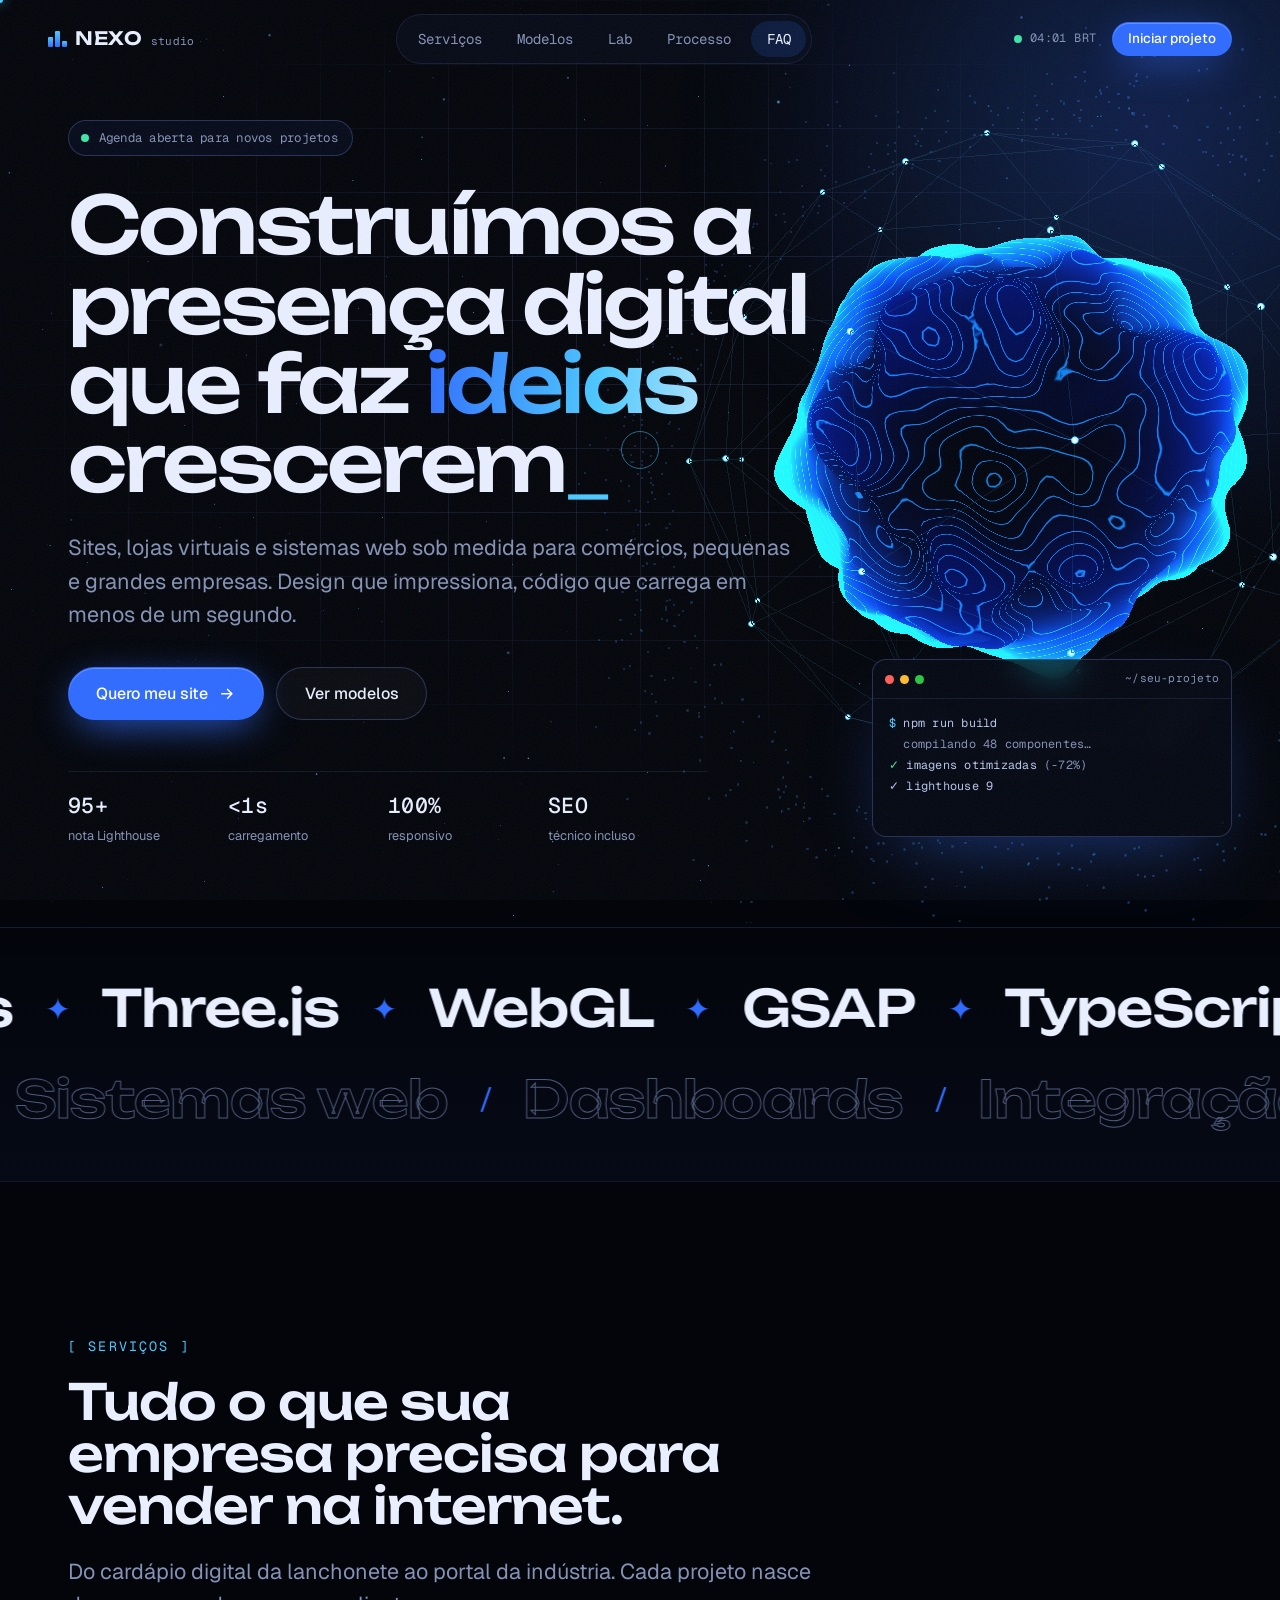
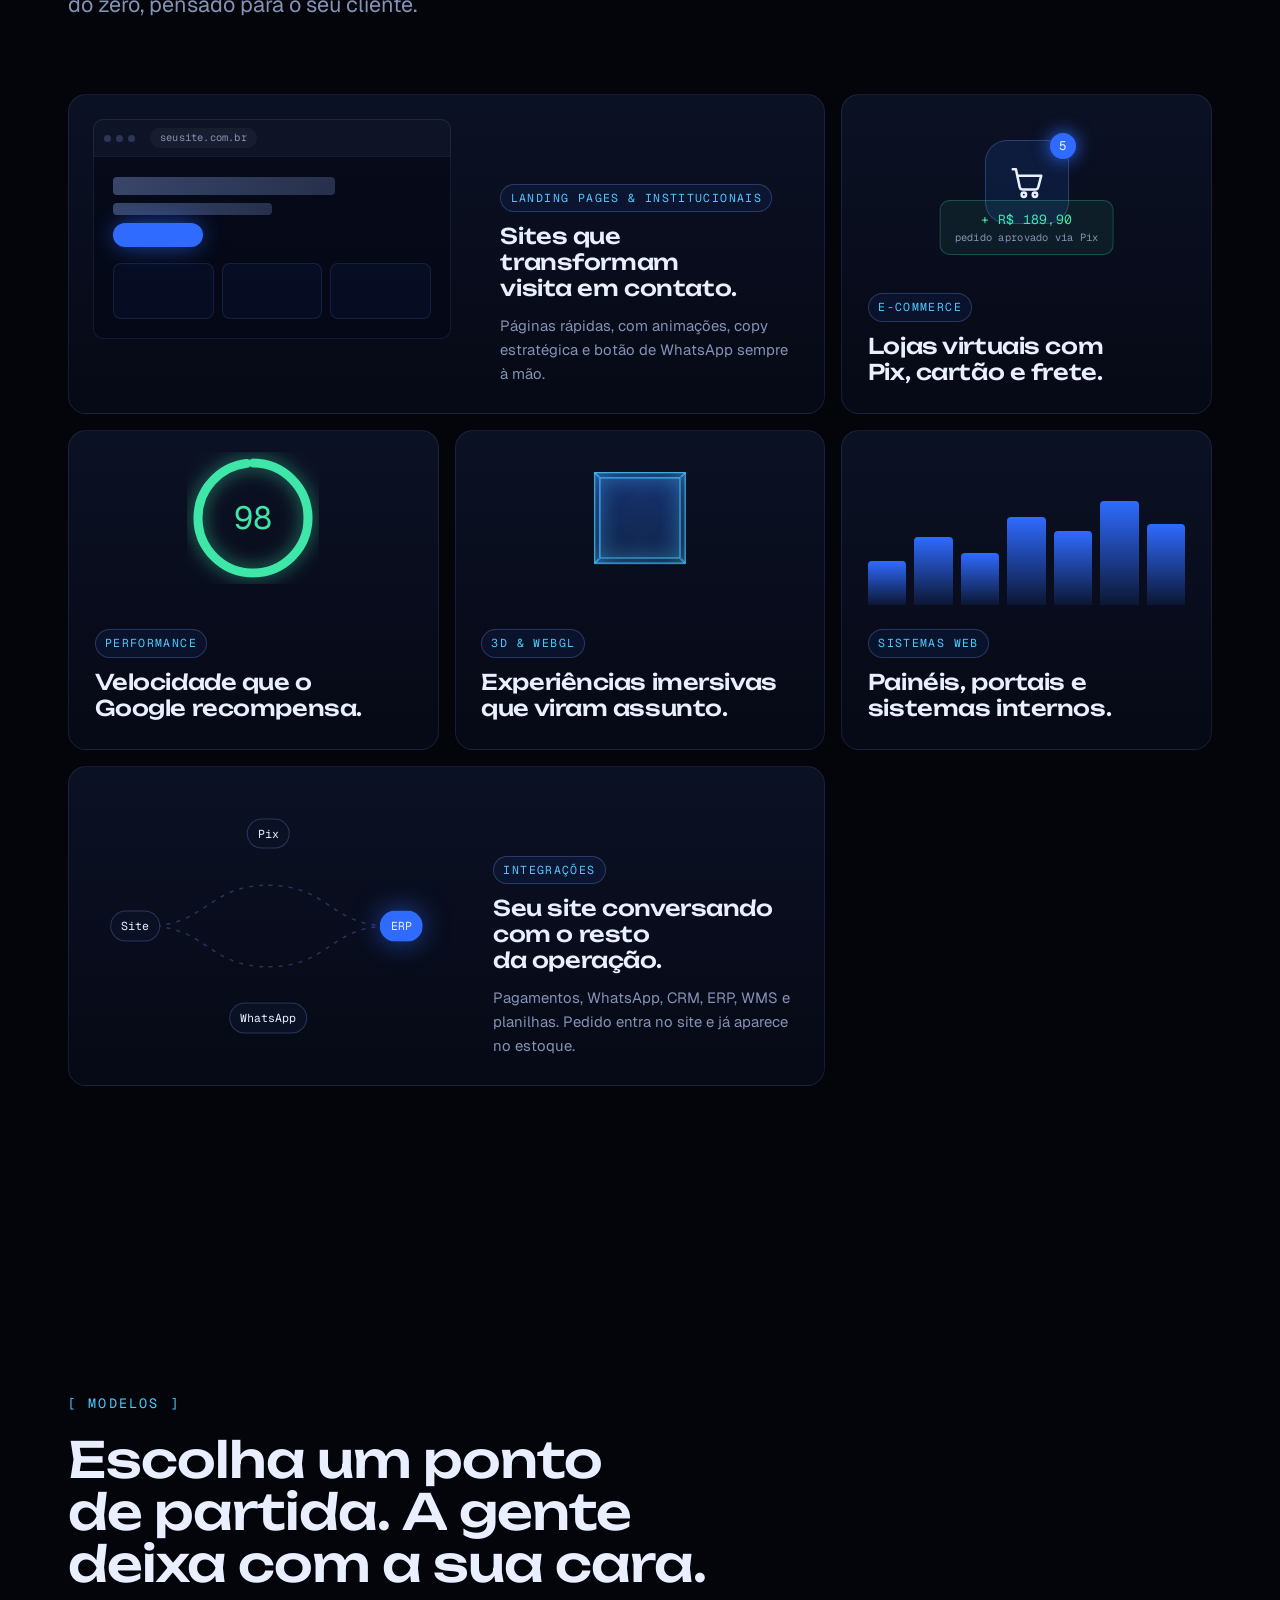
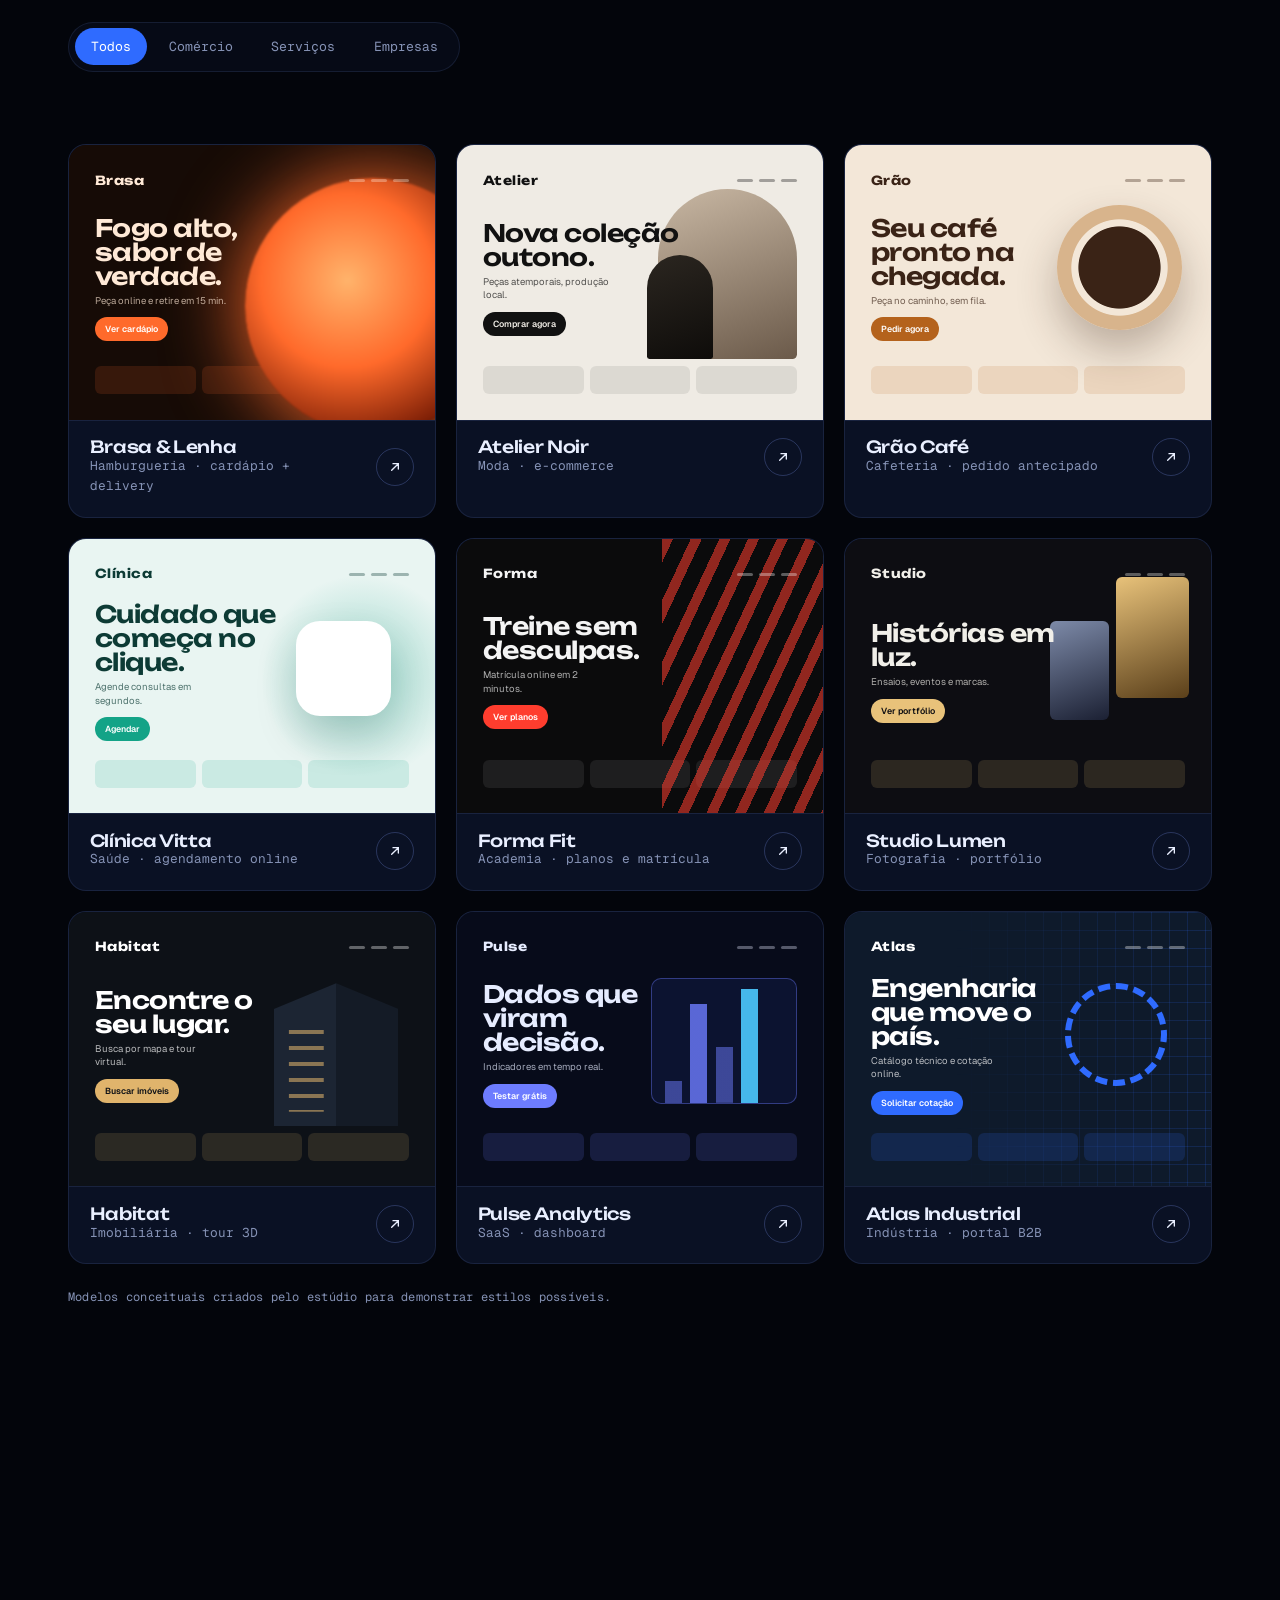
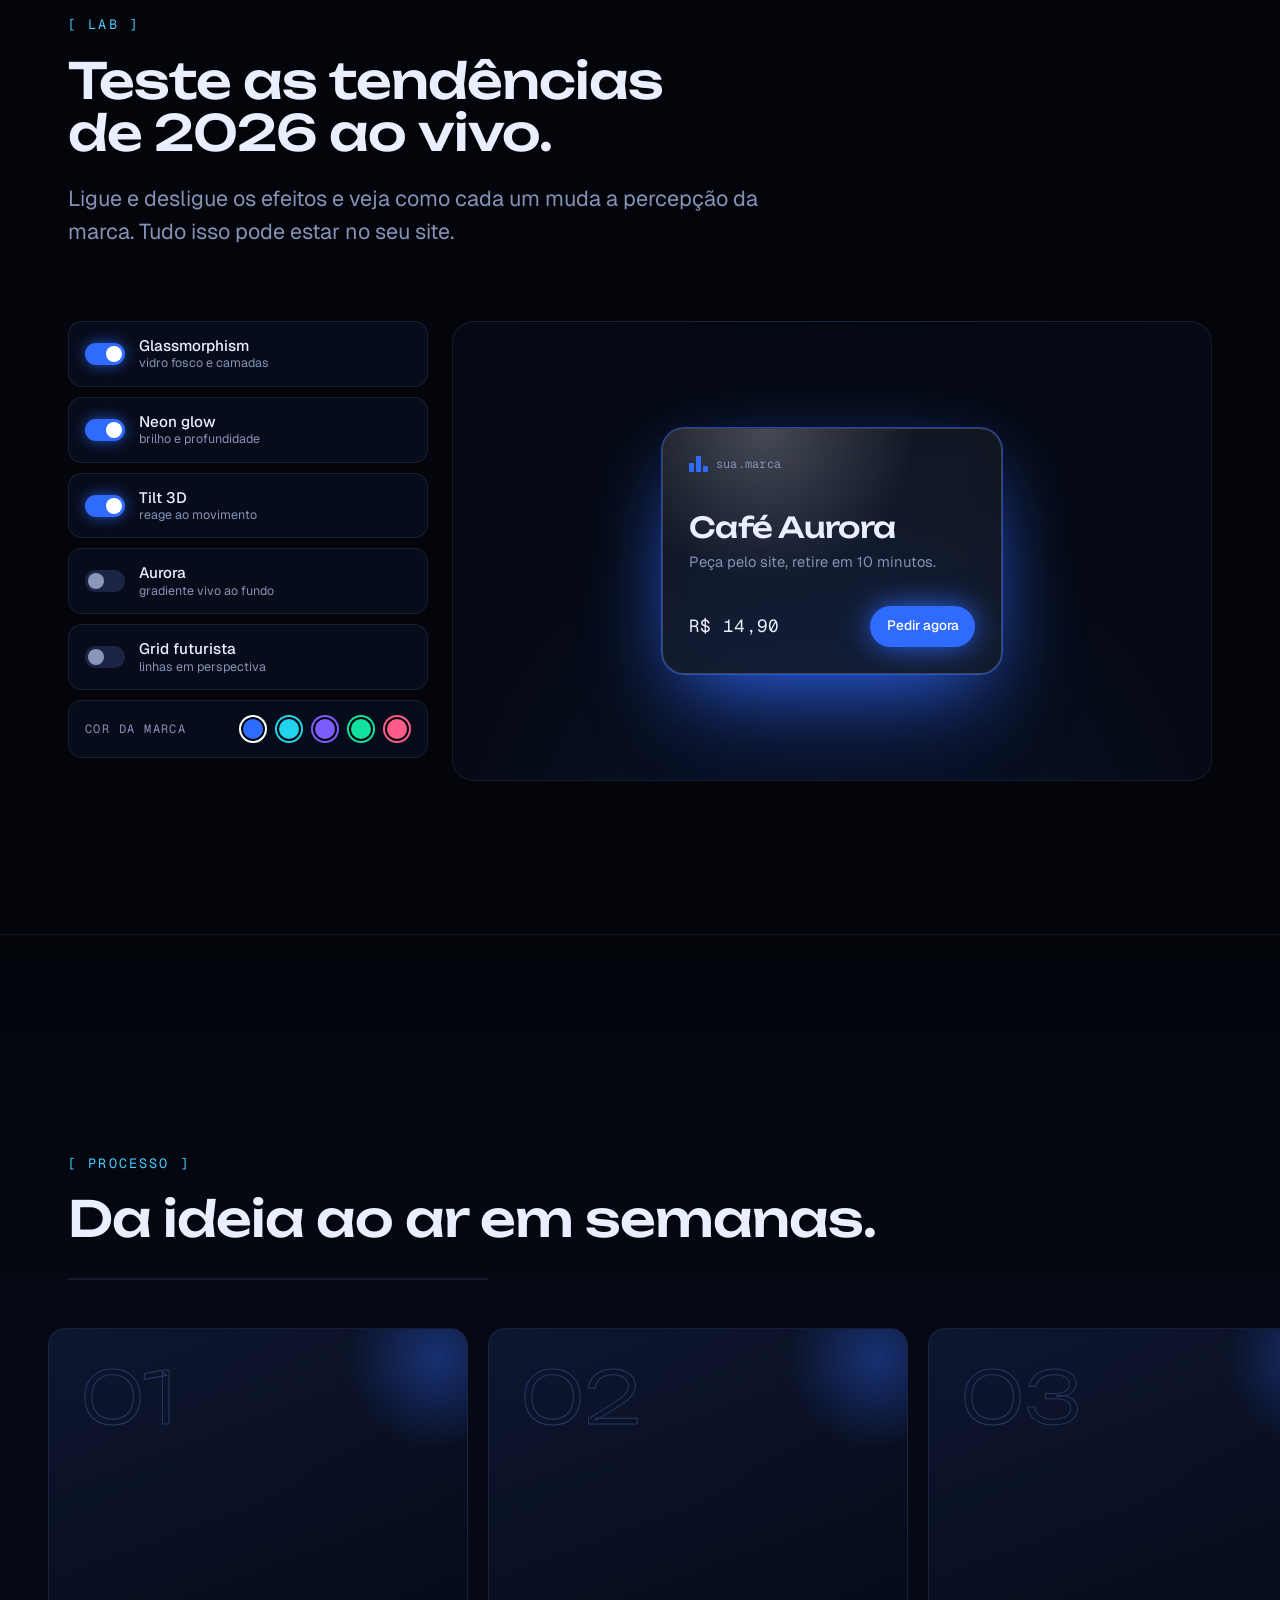
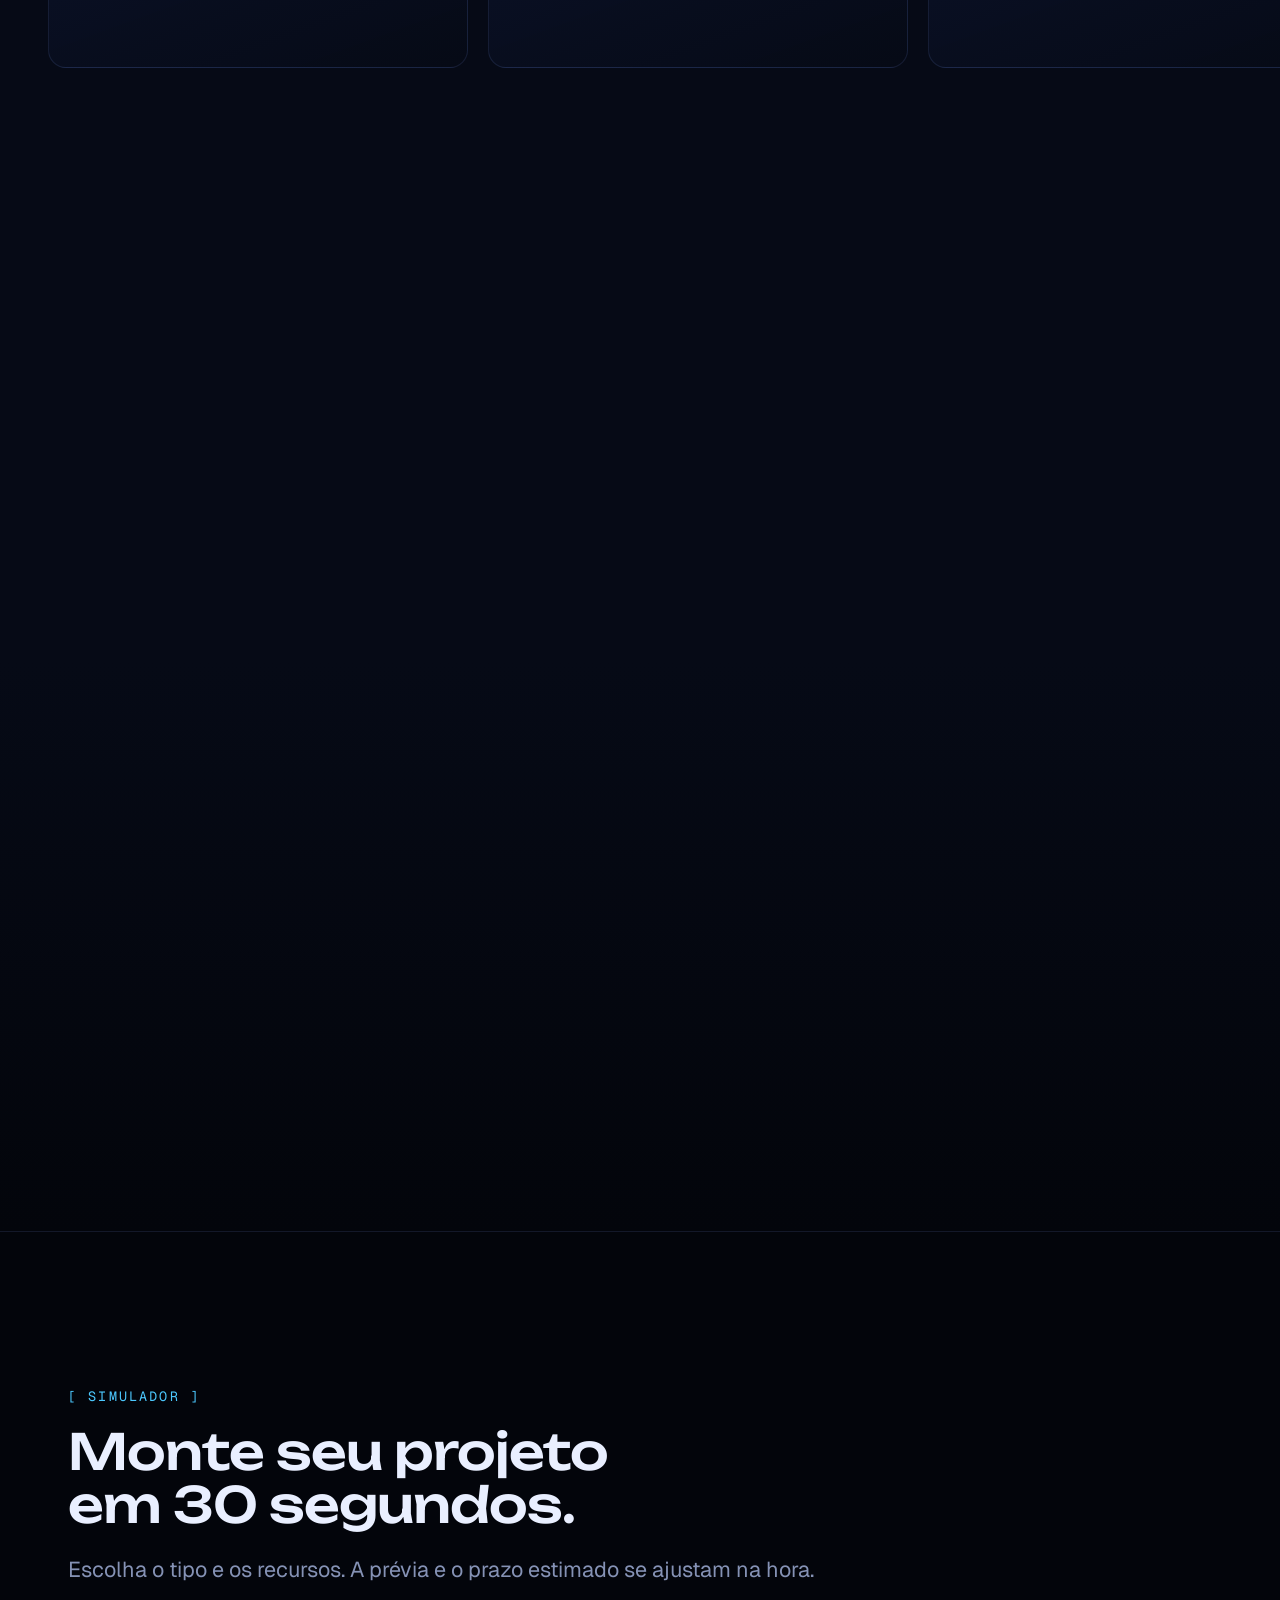
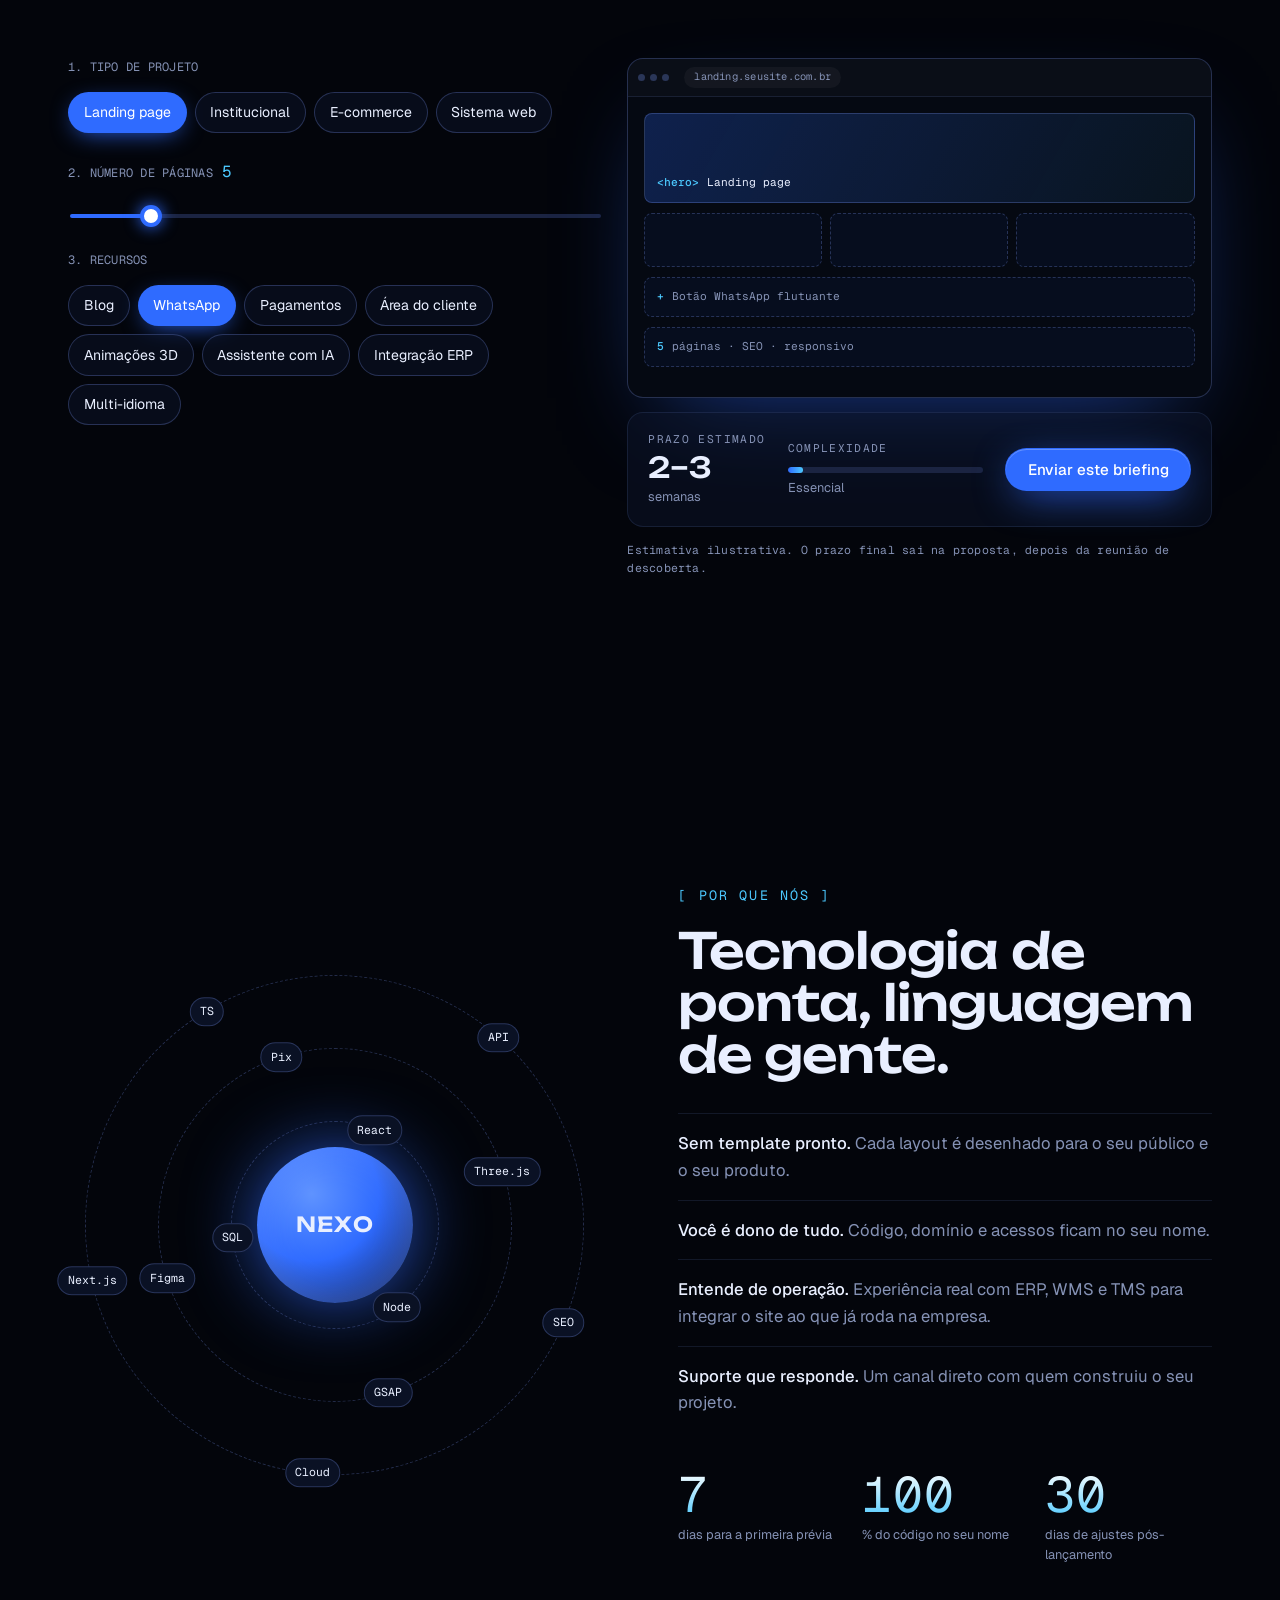
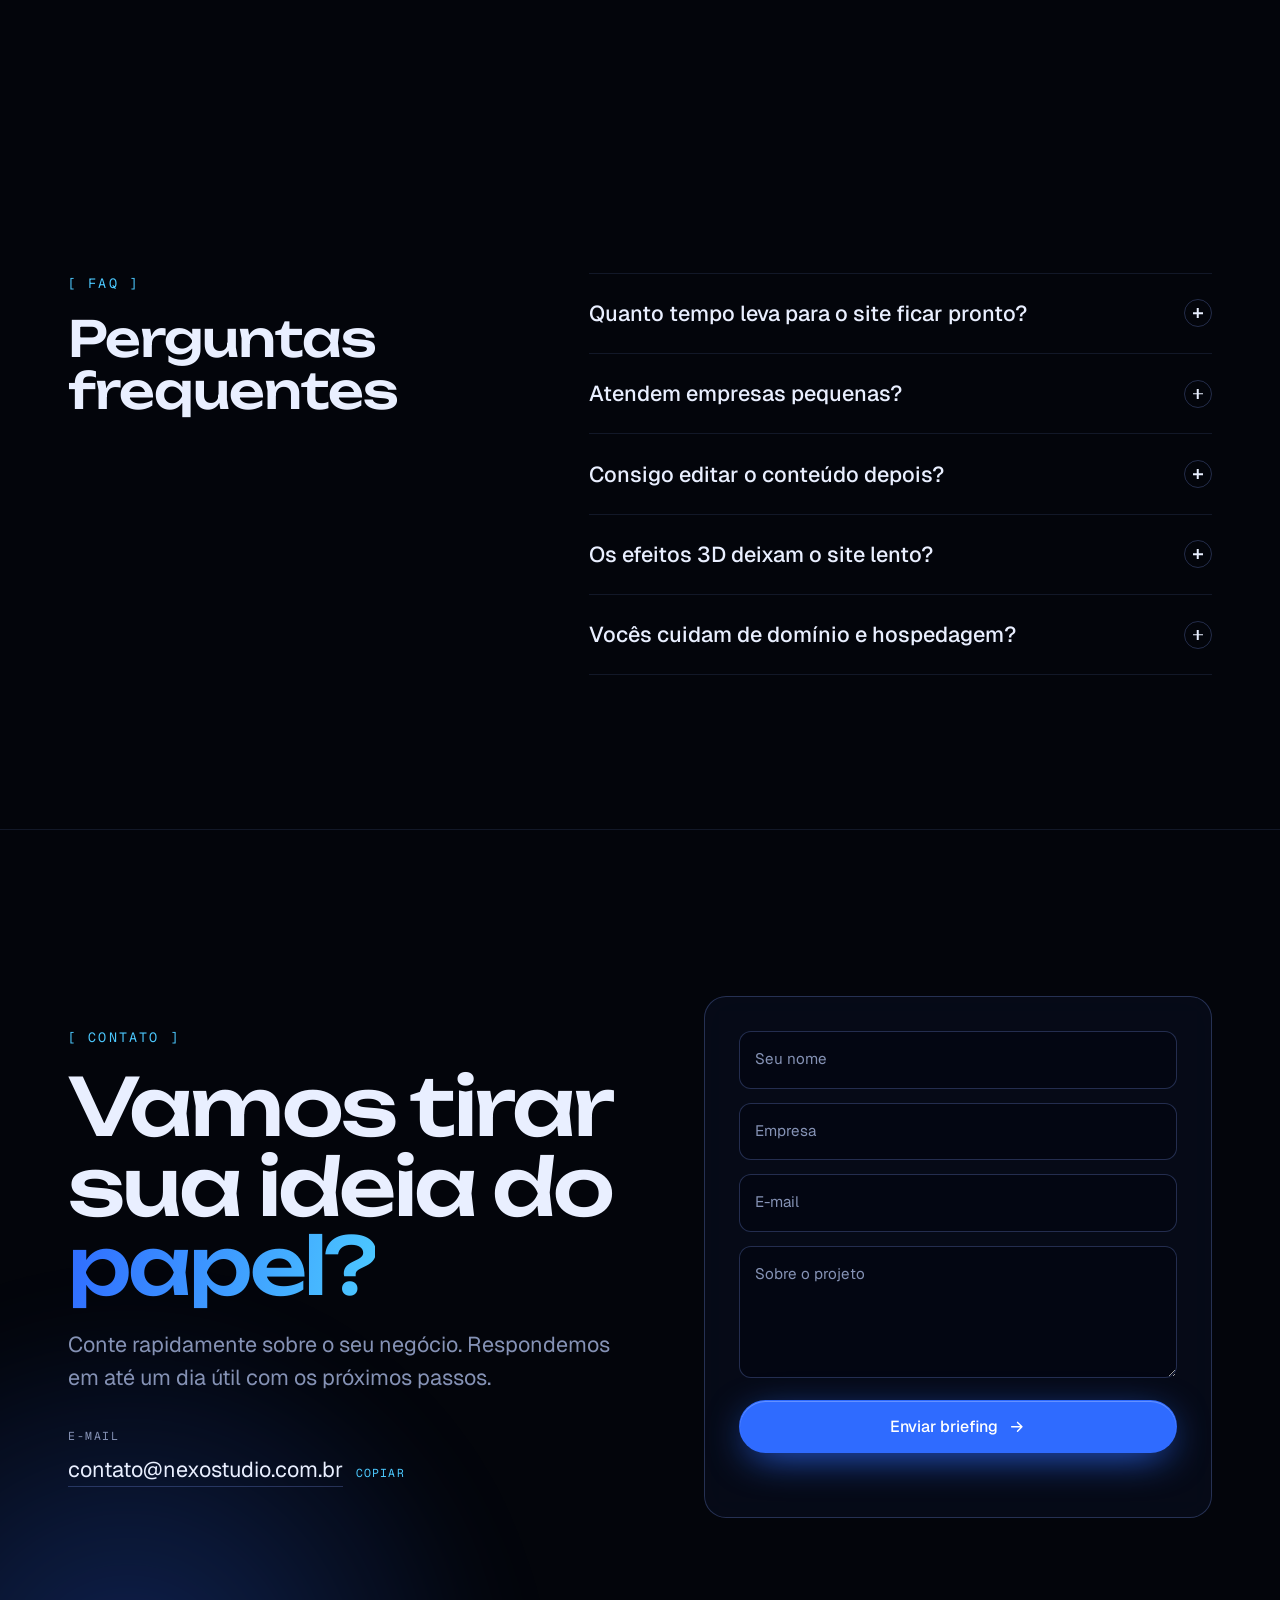
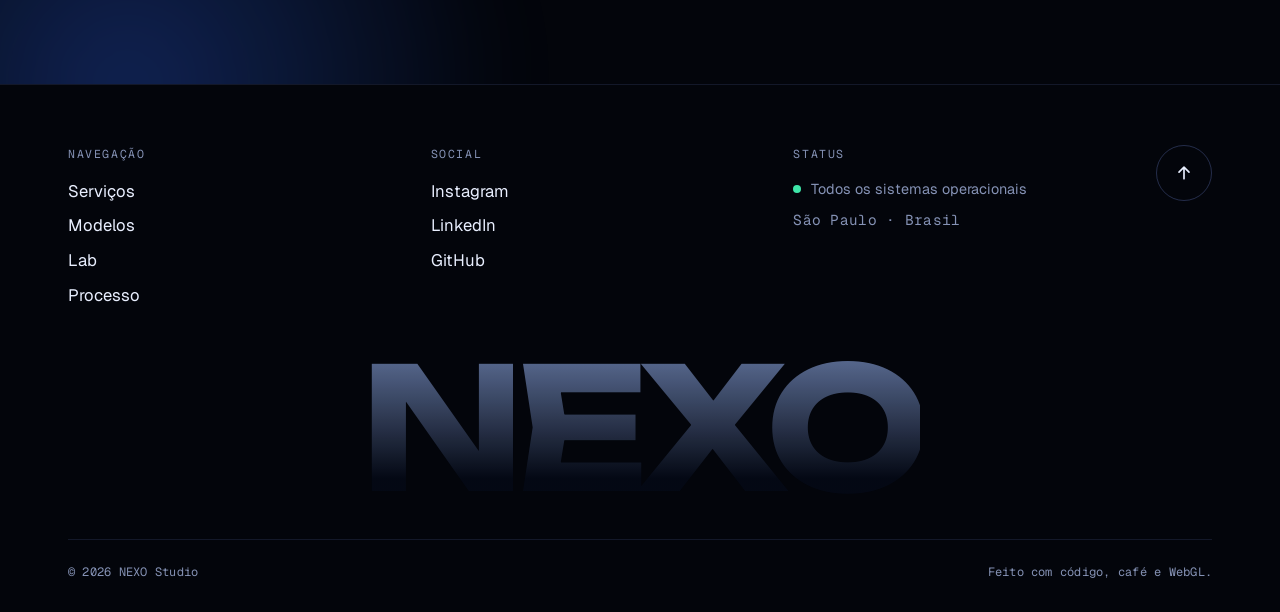
==== site/index.html @ cc0f7b18 "feat: primeira versão da landing page do estúdio Página estática em site/ com hero 3D (Three.js + sh" ====
<!doctype html>
<html lang="pt-BR">
<head>
<meta charset="utf-8">
<meta name="viewport" content="width=device-width, initial-scale=1, viewport-fit=cover">
<title>NEXO Studio</title>
<meta name="description" content="Sites, e-commerces e sistemas web de alta performance para comércios e empresas de todos os tamanhos.">
<meta name="theme-color" content="#03050b">
<link rel="preconnect" href="https://fonts.googleapis.com">
<link rel="preconnect" href="https://fonts.gstatic.com" crossorigin>
<link rel="stylesheet" href="https://fonts.googleapis.com/css2?family=Unbounded:wght@300;400;500;600;700&family=Geist:wght@300;400;500;600&family=Geist+Mono:wght@400;500&display=swap">
<link rel="stylesheet" href="assets/css/style.css">
</head>
<body>

<!-- ============ PRELOADER ============ -->
<div class="preloader" id="preloader" aria-hidden="true">
  <div class="preloader__inner">
    <div class="preloader__log mono" id="preloaderLog">
      <span>&gt; carregando módulos</span>
    </div>
    <div class="preloader__count"><span id="preloaderCount">0</span><small>%</small></div>
    <div class="preloader__bar"><i id="preloaderBar"></i></div>
  </div>
</div>

<!-- ============ OVERLAYS ============ -->
<div class="grain" aria-hidden="true"></div>
<div class="cursor" aria-hidden="true"><div class="cursor__dot"></div><div class="cursor__ring"><span class="cursor__label"></span></div></div>
<div class="scroll-progress" aria-hidden="true"><i></i></div>

<!-- ============ NAV ============ -->
<header class="nav" id="nav">
  <a href="#top" class="nav__logo" aria-label="Voltar ao início">
    <span class="logo-mark" aria-hidden="true"><i></i><i></i><i></i></span>
    <span class="brand-name">NEXO</span><span class="nav__logo-sub mono">studio</span>
  </a>
  <nav class="nav__links" aria-label="Principal">
    <a href="#servicos" data-scramble>Serviços</a>
    <a href="#modelos" data-scramble>Modelos</a>
    <a href="#lab" data-scramble>Lab</a>
    <a href="#processo" data-scramble>Processo</a>
    <a href="#faq" data-scramble>FAQ</a>
  </nav>
  <div class="nav__right">
    <span class="nav__status mono"><i class="pulse"></i><span id="clock">--:--</span> BRT</span>
    <a href="#contato" class="btn btn--small btn--primary magnetic"><span>Iniciar projeto</span></a>
    <button class="nav__burger" id="burger" aria-label="Abrir menu" aria-expanded="false"><span></span><span></span></button>
  </div>
</header>

<div class="mobile-menu" id="mobileMenu" aria-hidden="true">
  <nav aria-label="Menu mobile">
    <a href="#servicos"><small class="mono">01</small>Serviços</a>
    <a href="#modelos"><small class="mono">02</small>Modelos</a>
    <a href="#lab"><small class="mono">03</small>Lab</a>
    <a href="#processo"><small class="mono">04</small>Processo</a>
    <a href="#faq"><small class="mono">05</small>FAQ</a>
    <a href="#contato"><small class="mono">06</small>Contato</a>
  </nav>
</div>

<main id="top">

<!-- ============ HERO ============ -->
<section class="hero" id="hero">
  <canvas class="hero__canvas" id="heroCanvas" aria-hidden="true"></canvas>
  <div class="hero__grid" aria-hidden="true"></div>
  <div class="hero__glow" aria-hidden="true"></div>

  <div class="hero__content wrap">
    <div class="badge reveal-hero">
      <i class="pulse"></i>
      <span class="mono">Agenda aberta para novos projetos</span>
    </div>

    <h1 class="hero__title">
      <span class="line"><span class="line__in">Construímos a</span></span>
      <span class="line"><span class="line__in">presença digital</span></span>
      <span class="line"><span class="line__in">que faz <em class="hero__word" id="heroWord">negócios</em></span></span>
      <span class="line"><span class="line__in">crescerem<span class="caret">_</span></span></span>
    </h1>

    <p class="hero__lead reveal-hero">
      Sites, lojas virtuais e sistemas web sob medida para comércios, pequenas e grandes empresas.
      Design que impressiona, código que carrega em menos de um segundo.
    </p>

    <div class="hero__actions reveal-hero">
      <a href="#contato" class="btn btn--primary btn--lg magnetic" data-cursor="Vamos?">
        <span>Quero meu site</span>
        <svg viewBox="0 0 24 24" aria-hidden="true"><path d="M5 12h14M13 6l6 6-6 6"/></svg>
      </a>
      <a href="#modelos" class="btn btn--ghost btn--lg magnetic" data-cursor="Ver">
        <span>Ver modelos</span>
      </a>
    </div>

    <ul class="hero__metrics reveal-hero" aria-label="Compromissos de qualidade">
      <li><strong class="mono">95+</strong><span>nota Lighthouse</span></li>
      <li><strong class="mono">&lt;1s</strong><span>carregamento</span></li>
      <li><strong class="mono">100%</strong><span>responsivo</span></li>
      <li><strong class="mono">SEO</strong><span>técnico incluso</span></li>
    </ul>
  </div>

  <aside class="terminal reveal-hero" aria-label="Exemplo de deploy">
    <div class="terminal__bar"><i></i><i></i><i></i><span class="mono">~/seu-projeto</span></div>
    <pre class="terminal__body mono" id="terminal"></pre>
  </aside>

  <a href="#marquee" class="scroll-hint mono" aria-label="Rolar para baixo">
    <span>role</span><i></i>
  </a>
</section>

<!-- ============ MARQUEE ============ -->
<section class="marquee" id="marquee" aria-label="Tecnologias que usamos">
  <div class="marquee__row" data-dir="-1">
    <div class="marquee__track">
      <span>React</span><b>✦</b><span>Next.js</span><b>✦</b><span>Three.js</span><b>✦</b><span>WebGL</span><b>✦</b><span>GSAP</span><b>✦</b><span>TypeScript</span><b>✦</b><span>Tailwind</span><b>✦</b><span>Node.js</span><b>✦</b><span>Vercel</span><b>✦</b>
    </div>
  </div>
  <div class="marquee__row marquee__row--outline" data-dir="1">
    <div class="marquee__track">
      <span>E-commerce</span><b>/</b><span>Landing pages</span><b>/</b><span>Sistemas web</span><b>/</b><span>Dashboards</span><b>/</b><span>Integração Pix</span><b>/</b><span>WhatsApp API</span><b>/</b><span>SEO</span><b>/</b><span>ERP</span><b>/</b>
    </div>
  </div>
</section>

<!-- ============ SERVIÇOS (BENTO) ============ -->
<section class="section services" id="servicos">
  <div class="wrap">
    <header class="section__head">
      <p class="eyebrow mono"><span>[ serviços ]</span></p>
      <h2 class="section__title split">Tudo o que sua empresa precisa para vender na internet.</h2>
      <p class="section__lead">Do cardápio digital da lanchonete ao portal da indústria. Cada projeto nasce do zero, pensado para o seu cliente.</p>
    </header>

    <div class="bento">
      <article class="card bento__item bento__item--wide spot tilt">
        <div class="card__visual visual-browser" aria-hidden="true">
          <div class="vb__bar"><i></i><i></i><i></i><span class="mono">seusite.com.br</span></div>
          <div class="vb__body">
            <div class="vb__hero"><b></b><b></b><b class="vb__cta"></b></div>
            <div class="vb__cards"><i></i><i></i><i></i></div>
          </div>
        </div>
        <div class="card__text">
          <span class="tag mono">Landing pages &amp; institucionais</span>
          <h3>Sites que transformam visita em contato.</h3>
          <p>Páginas rápidas, com animações, copy estratégica e botão de WhatsApp sempre à mão.</p>
        </div>
      </article>

      <article class="card bento__item spot tilt">
        <div class="card__visual visual-cart" aria-hidden="true">
          <div class="cart__icon">
            <svg viewBox="0 0 24 24"><path d="M3 4h2l2.4 11.2a2 2 0 0 0 2 1.6h7.7a2 2 0 0 0 2-1.5L21 8H6"/><circle cx="10" cy="20" r="1.4"/><circle cx="17" cy="20" r="1.4"/></svg>
            <span class="cart__badge mono" id="cartBadge">3</span>
          </div>
          <div class="cart__toast mono">+ R$ 189,90 <small>pedido aprovado via Pix</small></div>
        </div>
        <div class="card__text">
          <span class="tag mono">E-commerce</span>
          <h3>Lojas virtuais com Pix, cartão e frete.</h3>
        </div>
      </article>

      <article class="card bento__item spot tilt">
        <div class="card__visual visual-gauge" aria-hidden="true">
          <svg viewBox="0 0 120 120"><circle class="g__track" cx="60" cy="60" r="50"/><circle class="g__fill" cx="60" cy="60" r="50"/></svg>
          <span class="g__value mono" data-count="98">0</span>
        </div>
        <div class="card__text">
          <span class="tag mono">Performance</span>
          <h3>Velocidade que o Google recompensa.</h3>
        </div>
      </article>

      <article class="card bento__item spot tilt">
        <div class="card__visual visual-cube" aria-hidden="true">
          <div class="cube"><i></i><i></i><i></i><i></i><i></i><i></i></div>
        </div>
        <div class="card__text">
          <span class="tag mono">3D &amp; WebGL</span>
          <h3>Experiências imersivas que viram assunto.</h3>
        </div>
      </article>

      <article class="card bento__item spot tilt">
        <div class="card__visual visual-dash" aria-hidden="true">
          <div class="dash__bars"><i style="--h:40%"></i><i style="--h:62%"></i><i style="--h:48%"></i><i style="--h:80%"></i><i style="--h:68%"></i><i style="--h:95%"></i><i style="--h:74%"></i></div>
          <div class="dash__line"><svg viewBox="0 0 200 60" preserveAspectRatio="none"><path d="M0 50 L30 42 L60 46 L90 28 L120 32 L150 14 L200 8"/></svg></div>
        </div>
        <div class="card__text">
          <span class="tag mono">Sistemas web</span>
          <h3>Painéis, portais e sistemas internos.</h3>
        </div>
      </article>

      <article class="card bento__item bento__item--wide spot tilt">
        <div class="card__visual visual-nodes" aria-hidden="true">
          <svg viewBox="0 0 360 140">
            <path class="n__link" d="M60 70 C120 70 120 30 180 30"/>
            <path class="n__link" d="M60 70 C120 70 120 110 180 110"/>
            <path class="n__link" d="M180 30 C240 30 240 70 300 70"/>
            <path class="n__link" d="M180 110 C240 110 240 70 300 70"/>
          </svg>
          <span class="node" style="--x:16.6%;--y:50%">Site</span>
          <span class="node" style="--x:50%;--y:21%">Pix</span>
          <span class="node" style="--x:50%;--y:79%">WhatsApp</span>
          <span class="node node--main" style="--x:83.3%;--y:50%">ERP</span>
        </div>
        <div class="card__text">
          <span class="tag mono">Integrações</span>
          <h3>Seu site conversando com o resto da operação.</h3>
          <p>Pagamentos, WhatsApp, CRM, ERP, WMS e planilhas. Pedido entra no site e já aparece no estoque.</p>
        </div>
      </article>
    </div>
  </div>
</section>

<!-- ============ MODELOS / SHOWCASE ============ -->
<section class="section showcase" id="modelos">
  <div class="wrap">
    <header class="section__head section__head--row">
      <div>
        <p class="eyebrow mono"><span>[ modelos ]</span></p>
        <h2 class="section__title split">Escolha um ponto de partida. A gente deixa com a sua cara.</h2>
      </div>
      <div class="filters" role="tablist" aria-label="Filtrar modelos">
        <button class="filter is-active" data-filter="all" role="tab" aria-selected="true">Todos</button>
        <button class="filter" data-filter="comercio" role="tab" aria-selected="false">Comércio</button>
        <button class="filter" data-filter="servicos" role="tab" aria-selected="false">Serviços</button>
        <button class="filter" data-filter="empresas" role="tab" aria-selected="false">Empresas</button>
      </div>
    </header>

    <div class="models" id="models"><!-- preenchido via JS --></div>
    <p class="models__note mono">Modelos conceituais criados pelo estúdio para demonstrar estilos possíveis.</p>
  </div>
</section>

<!-- ============ LAB INTERATIVO ============ -->
<section class="section lab" id="lab">
  <div class="wrap">
    <header class="section__head">
      <p class="eyebrow mono"><span>[ lab ]</span></p>
      <h2 class="section__title split">Teste as tendências de 2026 ao vivo.</h2>
      <p class="section__lead">Ligue e desligue os efeitos e veja como cada um muda a percepção da marca. Tudo isso pode estar no seu site.</p>
    </header>

    <div class="lab__grid">
      <div class="lab__controls" role="group" aria-label="Efeitos do laboratório">
        <label class="switch"><input type="checkbox" id="fxGlass" checked><span class="switch__ui"></span><span class="switch__text"><b>Glassmorphism</b><small>vidro fosco e camadas</small></span></label>
        <label class="switch"><input type="checkbox" id="fxGlow" checked><span class="switch__ui"></span><span class="switch__text"><b>Neon glow</b><small>brilho e profundidade</small></span></label>
        <label class="switch"><input type="checkbox" id="fxTilt" checked><span class="switch__ui"></span><span class="switch__text"><b>Tilt 3D</b><small>reage ao movimento</small></span></label>
        <label class="switch"><input type="checkbox" id="fxAurora"><span class="switch__ui"></span><span class="switch__text"><b>Aurora</b><small>gradiente vivo ao fundo</small></span></label>
        <label class="switch"><input type="checkbox" id="fxGrid"><span class="switch__ui"></span><span class="switch__text"><b>Grid futurista</b><small>linhas em perspectiva</small></span></label>

        <div class="lab__swatches">
          <span class="mono">cor da marca</span>
          <div class="swatches" role="radiogroup" aria-label="Cor da marca">
            <button class="swatch is-active" style="--c:#2f6bff" data-color="#2f6bff" role="radio" aria-checked="true" aria-label="Azul elétrico"></button>
            <button class="swatch" style="--c:#22d3ee" data-color="#22d3ee" role="radio" aria-checked="false" aria-label="Ciano"></button>
            <button class="swatch" style="--c:#7c5cff" data-color="#7c5cff" role="radio" aria-checked="false" aria-label="Violeta"></button>
            <button class="swatch" style="--c:#10e0a0" data-color="#10e0a0" role="radio" aria-checked="false" aria-label="Verde menta"></button>
            <button class="swatch" style="--c:#ff5c8a" data-color="#ff5c8a" role="radio" aria-checked="false" aria-label="Rosa"></button>
          </div>
        </div>
      </div>

      <div class="lab__stage" id="labStage">
        <div class="lab__aurora" aria-hidden="true"></div>
        <div class="lab__floor" aria-hidden="true"></div>
        <div class="lab__card" id="labCard">
          <div class="lab__card-top">
            <span class="logo-mark" aria-hidden="true"><i></i><i></i><i></i></span>
            <span class="mono">sua.marca</span>
          </div>
          <h3>Café Aurora</h3>
          <p>Peça pelo site, retire em 10 minutos.</p>
          <div class="lab__card-row">
            <span class="lab__price mono">R$ 14,90</span>
            <button class="lab__btn" type="button" tabindex="-1">Pedir agora</button>
          </div>
          <div class="lab__shine" aria-hidden="true"></div>
        </div>
      </div>
    </div>
  </div>
</section>

<!-- ============ PROCESSO (HORIZONTAL) ============ -->
<section class="process" id="processo">
  <div class="process__pin">
    <div class="process__head wrap">
      <p class="eyebrow mono"><span>[ processo ]</span></p>
      <h2 class="section__title">Da ideia ao ar em semanas.</h2>
      <div class="process__progress" aria-hidden="true"><i id="processBar"></i></div>
    </div>
    <div class="process__track" id="processTrack">
      <article class="step">
        <span class="step__num mono">01</span>
        <h3>Descoberta</h3>
        <p>Reunião para entender o negócio, o público e os concorrentes. Saímos com escopo, prazo e proposta fechados.</p>
        <ul class="mono"><li>briefing</li><li>benchmark</li><li>escopo</li></ul>
      </article>
      <article class="step">
        <span class="step__num mono">02</span>
        <h3>Design</h3>
        <p>Protótipo navegável no Figma. Você aprova cada tela antes de uma linha de código ser escrita.</p>
        <ul class="mono"><li>wireframe</li><li>identidade</li><li>protótipo</li></ul>
      </article>
      <article class="step">
        <span class="step__num mono">03</span>
        <h3>Desenvolvimento</h3>
        <p>Código limpo, componentes reutilizáveis e entregas semanais em um link de prévia.</p>
        <ul class="mono"><li>front-end</li><li>back-end</li><li>integrações</li></ul>
      </article>
      <article class="step">
        <span class="step__num mono">04</span>
        <h3>Testes</h3>
        <p>Validação em celulares, tablets e desktops. Performance, acessibilidade e SEO medidos antes da entrega.</p>
        <ul class="mono"><li>QA</li><li>Lighthouse</li><li>ajustes</li></ul>
      </article>
      <article class="step">
        <span class="step__num mono">05</span>
        <h3>Lançamento</h3>
        <p>Publicação, domínio, analytics e treinamento. Depois, acompanhamento mensal para o site continuar evoluindo.</p>
        <ul class="mono"><li>deploy</li><li>analytics</li><li>suporte</li></ul>
      </article>
    </div>
  </div>
</section>

<!-- ============ SIMULADOR ============ -->
<section class="section builder" id="simulador">
  <div class="wrap">
    <header class="section__head">
      <p class="eyebrow mono"><span>[ simulador ]</span></p>
      <h2 class="section__title split">Monte seu projeto em 30 segundos.</h2>
      <p class="section__lead">Escolha o tipo e os recursos. A prévia e o prazo estimado se ajustam na hora.</p>
    </header>

    <div class="builder__grid">
      <form class="builder__form" id="builderForm" onsubmit="return false">
        <fieldset>
          <legend class="mono">1. tipo de projeto</legend>
          <div class="chips" id="typeChips">
            <label class="chip"><input type="radio" name="type" id="typeLanding" value="landing" checked><span>Landing page</span></label>
            <label class="chip"><input type="radio" name="type" id="typeInst" value="institucional"><span>Institucional</span></label>
            <label class="chip"><input type="radio" name="type" id="typeShop" value="ecommerce"><span>E-commerce</span></label>
            <label class="chip"><input type="radio" name="type" id="typeSys" value="sistema"><span>Sistema web</span></label>
          </div>
        </fieldset>

        <fieldset>
          <legend class="mono">2. número de páginas <output id="pagesOut" for="pages">5</output></legend>
          <input type="range" id="pages" min="1" max="30" value="5" class="range">
        </fieldset>

        <fieldset>
          <legend class="mono">3. recursos</legend>
          <div class="chips" id="featureChips">
            <label class="chip"><input type="checkbox" id="fBlog" value="blog"><span>Blog</span></label>
            <label class="chip"><input type="checkbox" id="fWpp" value="whatsapp" checked><span>WhatsApp</span></label>
            <label class="chip"><input type="checkbox" id="fPay" value="pagamentos"><span>Pagamentos</span></label>
            <label class="chip"><input type="checkbox" id="fLogin" value="login"><span>Área do cliente</span></label>
            <label class="chip"><input type="checkbox" id="f3d" value="3d"><span>Animações 3D</span></label>
            <label class="chip"><input type="checkbox" id="fAi" value="ia"><span>Assistente com IA</span></label>
            <label class="chip"><input type="checkbox" id="fErp" value="erp"><span>Integração ERP</span></label>
            <label class="chip"><input type="checkbox" id="fLang" value="idiomas"><span>Multi-idioma</span></label>
          </div>
        </fieldset>
      </form>

      <div class="builder__preview">
        <div class="bp__window">
          <div class="vb__bar"><i></i><i></i><i></i><span class="mono" id="bpUrl">landing.seusite.com.br</span></div>
          <div class="bp__body" id="bpBody"></div>
        </div>
        <div class="bp__summary">
          <div>
            <span class="mono">prazo estimado</span>
            <strong id="bpWeeks">2–3</strong><small>semanas</small>
          </div>
          <div>
            <span class="mono">complexidade</span>
            <div class="bp__meter" aria-hidden="true"><i id="bpMeter"></i></div>
            <small id="bpLevel">Essencial</small>
          </div>
          <a href="#contato" class="btn btn--primary magnetic" id="bpCta"><span>Enviar este briefing</span></a>
        </div>
        <p class="bp__disclaimer mono">Estimativa ilustrativa. O prazo final sai na proposta, depois da reunião de descoberta.</p>
      </div>
    </div>
  </div>
</section>

<!-- ============ DIFERENCIAIS ============ -->
<section class="section edge">
  <div class="wrap edge__grid">
    <div class="edge__orbit" aria-hidden="true">
      <div class="orbit orbit--1"><span>React</span><span>Node</span><span>SQL</span></div>
      <div class="orbit orbit--2"><span>Three.js</span><span>GSAP</span><span>Figma</span><span>Pix</span></div>
      <div class="orbit orbit--3"><span>Next.js</span><span>TS</span><span>API</span><span>SEO</span><span>Cloud</span></div>
      <div class="orbit__core"><span class="brand-name">NEXO</span></div>
    </div>
    <div class="edge__text">
      <p class="eyebrow mono"><span>[ por que nós ]</span></p>
      <h2 class="section__title split">Tecnologia de ponta, linguagem de gente.</h2>
      <ul class="edge__list">
        <li><b>Sem template pronto.</b> Cada layout é desenhado para o seu público e o seu produto.</li>
        <li><b>Você é dono de tudo.</b> Código, domínio e acessos ficam no seu nome.</li>
        <li><b>Entende de operação.</b> Experiência real com ERP, WMS e TMS para integrar o site ao que já roda na empresa.</li>
        <li><b>Suporte que responde.</b> Um canal direto com quem construiu o seu projeto.</li>
      </ul>
      <div class="counters">
        <div><strong class="mono" data-count="7">0</strong><span>dias para a primeira prévia</span></div>
        <div><strong class="mono" data-count="100">0</strong><span>% do código no seu nome</span></div>
        <div><strong class="mono" data-count="30">0</strong><span>dias de ajustes pós-lançamento</span></div>
      </div>
    </div>
  </div>
</section>

<!-- ============ FAQ ============ -->
<section class="section faq" id="faq">
  <div class="wrap faq__grid">
    <header class="section__head">
      <p class="eyebrow mono"><span>[ faq ]</span></p>
      <h2 class="section__title split">Perguntas frequentes</h2>
    </header>
    <div class="faq__list">
      <details class="faq__item">
        <summary>Quanto tempo leva para o site ficar pronto?<i aria-hidden="true"></i></summary>
        <p>Uma landing page costuma ficar pronta em 2 a 3 semanas. Sites institucionais levam de 3 a 5 semanas e lojas virtuais ou sistemas, de 6 a 12 semanas, dependendo das integrações.</p>
      </details>
      <details class="faq__item">
        <summary>Atendem empresas pequenas?<i aria-hidden="true"></i></summary>
        <p>Sim. Temos formatos enxutos para comércios locais, como cardápios digitais, catálogos com pedido pelo WhatsApp e páginas de agendamento, e projetos completos para empresas maiores.</p>
      </details>
      <details class="faq__item">
        <summary>Consigo editar o conteúdo depois?<i aria-hidden="true"></i></summary>
        <p>Consegue. Entregamos um painel simples para trocar textos, fotos, produtos e preços sem precisar de programador.</p>
      </details>
      <details class="faq__item">
        <summary>Os efeitos 3D deixam o site lento?<i aria-hidden="true"></i></summary>
        <p>Não quando são bem feitos. Carregamos o 3D sob demanda, reduzimos a qualidade em celulares mais simples e respeitamos quem prefere menos movimento.</p>
      </details>
      <details class="faq__item">
        <summary>Vocês cuidam de domínio e hospedagem?<i aria-hidden="true"></i></summary>
        <p>Cuidamos de tudo: registro do domínio, hospedagem, certificado SSL, e-mails profissionais e backups. Tudo fica registrado no nome da sua empresa.</p>
      </details>
    </div>
  </div>
</section>

<!-- ============ CONTATO ============ -->
<section class="contact" id="contato">
  <canvas class="contact__dots" id="dotsCanvas" aria-hidden="true"></canvas>
  <div class="wrap contact__grid">
    <div class="contact__text">
      <p class="eyebrow mono"><span>[ contato ]</span></p>
      <h2 class="contact__title">
        <span class="line"><span class="line__in">Vamos tirar</span></span>
        <span class="line"><span class="line__in">sua ideia do</span></span>
        <span class="line"><span class="line__in"><em>papel?</em></span></span>
      </h2>
      <p class="section__lead">Conte rapidamente sobre o seu negócio. Respondemos em até um dia útil com os próximos passos.</p>
      <div class="contact__direct">
        <span class="mono">e-mail</span>
        <button class="copy" type="button" id="copyEmail"><span class="contact-email">contato@nexostudio.com.br</span><small class="mono">copiar</small></button>
      </div>
    </div>

    <form class="contact__form" id="contactForm" novalidate>
      <div class="field">
        <input type="text" id="cName" name="name" placeholder=" " autocomplete="name" required>
        <label for="cName">Seu nome</label>
      </div>
      <div class="field">
        <input type="text" id="cCompany" name="company" placeholder=" " autocomplete="organization">
        <label for="cCompany">Empresa</label>
      </div>
      <div class="field">
        <input type="email" id="cEmail" name="email" placeholder=" " autocomplete="email" required>
        <label for="cEmail">E-mail</label>
      </div>
      <div class="field">
        <textarea id="cMsg" name="message" rows="4" placeholder=" " required></textarea>
        <label for="cMsg">Sobre o projeto</label>
      </div>
      <button class="btn btn--primary btn--lg btn--block magnetic" type="submit"><span>Enviar briefing</span>
        <svg viewBox="0 0 24 24" aria-hidden="true"><path d="M5 12h14M13 6l6 6-6 6"/></svg>
      </button>
      <p class="form__status mono" id="formStatus" role="status"></p>
    </form>
  </div>
</section>

</main>

<!-- ============ FOOTER ============ -->
<footer class="footer">
  <div class="wrap">
    <div class="footer__top">
      <div class="footer__col">
        <span class="mono">navegação</span>
        <a href="#servicos">Serviços</a><a href="#modelos">Modelos</a><a href="#lab">Lab</a><a href="#processo">Processo</a>
      </div>
      <div class="footer__col">
        <span class="mono">social</span>
        <a href="https://www.instagram.com/" target="_blank" rel="noopener">Instagram</a>
        <a href="https://www.linkedin.com/" target="_blank" rel="noopener">LinkedIn</a>
        <a href="https://github.com/" target="_blank" rel="noopener">GitHub</a>
      </div>
      <div class="footer__col">
        <span class="mono">status</span>
        <p><i class="pulse"></i> Todos os sistemas operacionais</p>
        <p class="mono">São Paulo · Brasil</p>
      </div>
      <button class="to-top magnetic" id="toTop" aria-label="Voltar ao topo">
        <svg viewBox="0 0 24 24" aria-hidden="true"><path d="M12 19V5M6 11l6-6 6 6"/></svg>
      </button>
    </div>
    <div class="footer__brand" aria-hidden="true"><span class="brand-name">NEXO</span></div>
    <div class="footer__bottom mono">
      <span>© <span id="year">2026</span> <span class="brand-name">NEXO</span> Studio</span>
      <span>Feito com código, café e WebGL.</span>
    </div>
  </div>
</footer>

<div class="modal" id="modal" aria-hidden="true" role="dialog" aria-modal="true" aria-labelledby="modalTitle">
  <div class="modal__backdrop" data-close></div>
  <div class="modal__panel">
    <button class="modal__close" data-close aria-label="Fechar">×</button>
    <div class="modal__preview" id="modalPreview"></div>
    <div class="modal__info">
      <span class="tag mono" id="modalTag"></span>
      <h3 id="modalTitle"></h3>
      <p id="modalDesc"></p>
      <ul class="modal__features" id="modalFeatures"></ul>
      <a href="#contato" class="btn btn--primary" data-close><span>Quero um assim</span></a>
    </div>
  </div>
</div>

<script src="assets/vendor/three.min.js"></script>
<script src="assets/vendor/gsap.min.js"></script>
<script src="assets/vendor/ScrollTrigger.min.js"></script>
<script src="assets/vendor/lenis.min.js"></script>
<script src="assets/js/hero3d.js"></script>
<script src="assets/js/main.js"></script>
</body>
</html>
---- site/assets/css/style.css ----
/* Layout: faixas escuras em tela cheia, conteúdo numa coluna de 1240px; a cena 3D vive atrás do hero
   e o azul elétrico é a única cor de destaque. Visual escuro único, por escolha. */
:root {
  --bg: #03050b;
  --bg-2: #060a16;
  --surface: rgba(16, 26, 54, 0.45);
  --surface-solid: #0a1124;
  --line: rgba(130, 160, 255, 0.12);
  --line-strong: rgba(130, 160, 255, 0.26);
  --fg: #e9efff;
  --muted: #8592b5;
  --blue: #2f6bff;
  --cyan: #4cc9ff;
  --accent: var(--blue);
  --accent-2: var(--cyan);
  --danger: #ff6b7d;
  --ok: #3ee6a8;

  --font-display: "Unbounded", "Arial Black", system-ui, sans-serif;
  --font-body: "Geist", "Segoe UI", system-ui, -apple-system, sans-serif;
  --font-mono: "Geist Mono", ui-monospace, "SFMono-Regular", Menlo, Consolas, monospace;

  --step--1: clamp(0.78rem, 0.76rem + 0.1vw, 0.84rem);
  --step-0: clamp(0.95rem, 0.92rem + 0.15vw, 1.05rem);
  --step-1: clamp(1.15rem, 1.08rem + 0.35vw, 1.35rem);
  --step-2: clamp(1.4rem, 1.24rem + 0.8vw, 1.9rem);
  --step-3: clamp(1.9rem, 1.5rem + 2vw, 3.1rem);
  --step-4: clamp(2.4rem, 1.6rem + 4.2vw, 5.4rem);
  --step-5: clamp(3.4rem, 1rem + 12vw, 14rem);

  --radius: 18px;
  --gutter: clamp(16px, 4vw, 48px);
  --ease: cubic-bezier(0.22, 1, 0.36, 1);
  color-scheme: dark;
}

*, *::before, *::after { box-sizing: border-box; }
html { -webkit-text-size-adjust: 100%; scroll-behavior: auto; }
html.lenis, html.lenis body { height: auto; }
.lenis.lenis-smooth { scroll-behavior: auto !important; }
body {
  margin: 0;
  background: var(--bg);
  color: var(--fg);
  font-family: var(--font-body);
  font-size: var(--step-0);
  line-height: 1.6;
  overflow-x: hidden;
  -webkit-font-smoothing: antialiased;
}
body.is-loading { overflow: hidden; }
main, .footer { overflow-x: clip; }
img, svg, canvas { display: block; max-width: 100%; }
a { color: inherit; text-decoration: none; }
button { font: inherit; color: inherit; background: none; border: 0; cursor: pointer; padding: 0; }
::selection { background: var(--accent); color: #fff; }
:focus-visible { outline: 2px solid var(--accent-2); outline-offset: 3px; border-radius: 6px; }
.mono { font-family: var(--font-mono); letter-spacing: 0.02em; }
.wrap { width: 100%; max-width: 1240px; margin-inline: auto; padding-inline: var(--gutter); }
h1, h2, h3 { font-family: var(--font-display); font-weight: 500; line-height: 1.05; margin: 0; text-wrap: balance; letter-spacing: -0.02em; }
p { margin: 0; }

/* ---------- utilitários ---------- */
.pulse { display: inline-block; width: 8px; height: 8px; border-radius: 50%; background: var(--ok); box-shadow: 0 0 0 0 rgba(62, 230, 168, 0.6); animation: pulse 2s infinite; flex: none; }
@keyframes pulse { 70% { box-shadow: 0 0 0 9px rgba(62, 230, 168, 0); } 100% { box-shadow: 0 0 0 0 rgba(62, 230, 168, 0); } }

.eyebrow { font-size: var(--step--1); color: var(--accent-2); text-transform: uppercase; letter-spacing: 0.16em; margin-bottom: 1.2rem; }
.tag { display: inline-flex; align-items: center; gap: 0.5em; font-size: 0.72rem; text-transform: uppercase; letter-spacing: 0.12em; color: var(--accent-2); padding: 0.35em 0.8em; border: 1px solid var(--line-strong); border-radius: 99px; background: rgba(47, 107, 255, 0.08); }

.btn {
  --bg-btn: transparent;
  position: relative; display: inline-flex; align-items: center; justify-content: center; gap: 0.6em;
  padding: 0.85em 1.4em; border-radius: 99px; font-weight: 500; font-size: 0.95rem; line-height: 1;
  background: var(--bg-btn); border: 1px solid var(--line-strong); overflow: hidden; isolation: isolate;
  transition: border-color 0.3s, color 0.3s, box-shadow 0.4s var(--ease);
  white-space: nowrap;
}
.btn span, .btn svg { position: relative; z-index: 1; }
.btn svg { width: 1.1em; height: 1.1em; fill: none; stroke: currentColor; stroke-width: 2; stroke-linecap: round; stroke-linejoin: round; transition: transform 0.4s var(--ease); }
.btn:hover svg { transform: translateX(4px); }
.btn::before { content: ""; position: absolute; inset: 0; z-index: 0; background: linear-gradient(120deg, var(--accent), var(--accent-2)); transform: translateY(101%); transition: transform 0.5s var(--ease); border-radius: inherit; }
.btn:hover::before { transform: translateY(0); }
.btn--primary { --bg-btn: var(--accent); border-color: transparent; color: #fff; box-shadow: 0 10px 40px -10px var(--accent), inset 0 1px 0 rgba(255,255,255,0.25); }
.btn--primary:hover { box-shadow: 0 14px 60px -8px var(--accent-2); }
.btn--ghost { background: rgba(255,255,255,0.03); backdrop-filter: blur(8px); -webkit-backdrop-filter: blur(8px); }
.btn--ghost:hover { border-color: transparent; color: #fff; }
.btn--small { padding: 0.7em 1.1em; font-size: 0.85rem; }
.btn--lg { padding: 1.05em 1.7em; font-size: 1rem; }
.btn--block { width: 100%; }

/* ---------- preloader ---------- */
.preloader { position: fixed; inset: 0; z-index: 1000; background: var(--bg); display: grid; place-items: center; }
.preloader__inner { width: min(420px, 82vw); }
.preloader__log { font-size: 0.75rem; color: var(--muted); min-height: 5.4em; display: flex; flex-direction: column; justify-content: flex-end; }
.preloader__log span:last-child { color: var(--accent-2); }
.preloader__count { font-family: var(--font-display); font-size: clamp(4rem, 18vw, 8rem); font-weight: 300; line-height: 1; letter-spacing: -0.04em; font-variant-numeric: tabular-nums; }
.preloader__count small { font-size: 0.3em; color: var(--accent-2); margin-left: 0.2em; }
.preloader__bar { height: 2px; background: var(--line); margin-top: 1rem; overflow: hidden; }
.preloader__bar i { display: block; height: 100%; width: 0; background: linear-gradient(90deg, var(--accent), var(--accent-2)); box-shadow: 0 0 20px var(--accent-2); }

/* ---------- overlays ---------- */
.grain { position: fixed; inset: 0; z-index: 900; pointer-events: none; opacity: 0.06; background-image: url("data:image/svg+xml;utf8,<svg xmlns='http://www.w3.org/2000/svg' width='160' height='160'><filter id='n'><feTurbulence type='fractalNoise' baseFrequency='0.9' numOctaves='3' stitchTiles='stitch'/></filter><rect width='100%' height='100%' filter='url(%23n)'/></svg>"); animation: grain 1.2s steps(6) infinite; }
@keyframes grain { 0%,100% { background-position: 0 0; } 20% { background-position: -40px 30px; } 40% { background-position: 30px -50px; } 60% { background-position: -25px -15px; } 80% { background-position: 45px 40px; } }

.scroll-progress { position: fixed; top: 0; left: 0; right: 0; height: 2px; z-index: 950; pointer-events: none; }
.scroll-progress i { display: block; height: 100%; width: 100%; transform-origin: 0 50%; transform: scaleX(0); background: linear-gradient(90deg, var(--accent), var(--accent-2)); box-shadow: 0 0 12px var(--accent-2); }

.cursor { display: none; }
@media (hover: hover) and (pointer: fine) {
  .has-cursor, .has-cursor a, .has-cursor button, .has-cursor label { cursor: none; }
  .cursor { display: block; position: fixed; inset: 0; pointer-events: none; z-index: 999; }
  .cursor__dot, .cursor__ring { position: fixed; top: 0; left: 0; border-radius: 50%; will-change: transform; }
  .cursor__dot { width: 6px; height: 6px; margin: -3px 0 0 -3px; background: var(--accent-2); box-shadow: 0 0 12px var(--accent-2); }
  .cursor__ring { width: 38px; height: 38px; margin: -19px 0 0 -19px; border: 1px solid rgba(76, 201, 255, 0.5); display: grid; place-items: center; transition: width 0.35s var(--ease), height 0.35s var(--ease), margin 0.35s var(--ease), background 0.35s, border-color 0.35s; }
  .cursor.is-hover .cursor__ring { width: 64px; height: 64px; margin: -32px 0 0 -32px; background: rgba(47, 107, 255, 0.12); border-color: var(--accent-2); }
  .cursor.has-label .cursor__ring { width: 84px; height: 84px; margin: -42px 0 0 -42px; background: var(--accent); border-color: transparent; }
  .cursor__label { font-family: var(--font-mono); font-size: 0.7rem; color: #fff; opacity: 0; transition: opacity 0.2s; text-transform: uppercase; letter-spacing: 0.08em; }
  .cursor.has-label .cursor__label { opacity: 1; }
}

/* ---------- nav ---------- */
.nav {
  position: fixed; top: 0; left: 0; right: 0; z-index: 800;
  display: flex; align-items: center; justify-content: space-between; gap: 1rem;
  padding: calc(14px + env(safe-area-inset-top, 0px)) var(--gutter) 14px;
  transition: background 0.4s, border-color 0.4s, padding 0.4s var(--ease), transform 0.5s var(--ease);
  border-bottom: 1px solid transparent;
}
.nav.is-scrolled { background: rgba(3, 5, 11, 0.6); backdrop-filter: blur(16px) saturate(140%); -webkit-backdrop-filter: blur(16px) saturate(140%); border-color: var(--line); }
.nav.is-hidden { transform: translateY(-100%); }
.nav__logo { display: flex; align-items: baseline; gap: 0.5rem; font-family: var(--font-display); font-weight: 600; font-size: 1.15rem; letter-spacing: 0.04em; }
.nav__logo .logo-mark { align-self: center; }
.nav__logo-sub { font-size: 0.7rem; color: var(--muted); font-weight: 400; }
.logo-mark { display: inline-grid; grid-template-columns: repeat(3, 5px); gap: 2px; align-items: end; height: 16px; }
.logo-mark i { display: block; width: 5px; background: linear-gradient(var(--accent-2), var(--accent)); border-radius: 1px; animation: eq 1.6s var(--ease) infinite; }
.logo-mark i:nth-child(1) { height: 60%; }
.logo-mark i:nth-child(2) { height: 100%; animation-delay: 0.2s; }
.logo-mark i:nth-child(3) { height: 40%; animation-delay: 0.4s; }
@keyframes eq { 50% { transform: scaleY(0.5); transform-origin: bottom; } }
.nav__links { display: flex; gap: 0.3rem; padding: 0.35rem; border: 1px solid var(--line); border-radius: 99px; background: rgba(10, 16, 34, 0.5); backdrop-filter: blur(12px); -webkit-backdrop-filter: blur(12px); }
.nav__links a { font-size: 0.88rem; padding: 0.45rem 0.95rem; border-radius: 99px; color: var(--muted); transition: color 0.3s, background 0.3s; font-family: var(--font-mono); }
.nav__links a:hover, .nav__links a.is-active { color: var(--fg); background: rgba(47, 107, 255, 0.16); }
.nav__right { display: flex; align-items: center; gap: 1rem; }
.nav__status { display: flex; align-items: center; gap: 0.5rem; font-size: 0.75rem; color: var(--muted); }
.nav__burger { display: none; width: 44px; height: 44px; border-radius: 50%; border: 1px solid var(--line-strong); position: relative; }
.nav__burger span { position: absolute; left: 13px; right: 13px; height: 1.5px; background: var(--fg); transition: transform 0.4s var(--ease), top 0.4s var(--ease); }
.nav__burger span:first-child { top: 18px; }
.nav__burger span:last-child { top: 25px; }
.nav__burger[aria-expanded="true"] span:first-child { top: 21.5px; transform: rotate(45deg); }
.nav__burger[aria-expanded="true"] span:last-child { top: 21.5px; transform: rotate(-45deg); }

.mobile-menu { position: fixed; inset: 0; z-index: 790; background: rgba(3, 5, 11, 0.94); backdrop-filter: blur(20px); -webkit-backdrop-filter: blur(20px); display: flex; align-items: center; padding: 90px var(--gutter) 40px; clip-path: circle(0% at calc(100% - 40px) 40px); transition: clip-path 0.7s var(--ease); visibility: hidden; }
.mobile-menu.is-open { clip-path: circle(150% at calc(100% - 40px) 40px); visibility: visible; }
.mobile-menu nav { display: flex; flex-direction: column; gap: 0.4rem; width: 100%; }
.mobile-menu a { font-family: var(--font-display); font-size: clamp(2rem, 9vw, 3rem); display: flex; align-items: baseline; gap: 1rem; padding-block: 0.3rem; border-bottom: 1px solid var(--line); }
.mobile-menu small { font-size: 0.8rem; color: var(--accent-2); }

@media (max-width: 960px) {
  .nav__links, .nav__status { display: none; }
  .nav__burger { display: block; }
}
@media (max-width: 480px) {
  .nav__right .btn { display: none; }
}

/* ---------- hero ---------- */
.hero { position: relative; min-height: 100svh; display: flex; align-items: center; padding-block: 120px 80px; overflow: hidden; isolation: isolate; }
.hero__canvas { position: absolute; inset: 0; width: 100%; height: 100%; z-index: -1; }
@media (max-width: 900px) { .hero__canvas { opacity: 0.5; } .hero__title, .hero__lead { text-shadow: 0 2px 24px rgba(3, 5, 11, 0.9); } }
.hero__grid { position: absolute; inset: 0; z-index: -2; background-image: linear-gradient(var(--line) 1px, transparent 1px), linear-gradient(90deg, var(--line) 1px, transparent 1px); background-size: 64px 64px; mask-image: radial-gradient(ellipse 70% 60% at 50% 40%, #000 30%, transparent 75%); -webkit-mask-image: radial-gradient(ellipse 70% 60% at 50% 40%, #000 30%, transparent 75%); }
.hero__glow { position: absolute; z-index: -3; width: 80vmax; height: 80vmax; right: -30vmax; top: -30vmax; background: radial-gradient(circle, rgba(47, 107, 255, 0.28), transparent 60%); filter: blur(40px); }
.hero__content { position: relative; z-index: 2; pointer-events: none; }
.hero__content a, .hero__content button { pointer-events: auto; }
.badge { display: inline-flex; align-items: center; gap: 0.6rem; padding: 0.45rem 0.9rem 0.45rem 0.75rem; border: 1px solid var(--line-strong); border-radius: 99px; background: rgba(10, 18, 40, 0.55); backdrop-filter: blur(10px); -webkit-backdrop-filter: blur(10px); font-size: 0.78rem; color: var(--muted); margin-bottom: 1.8rem; }
.hero__title { font-size: var(--step-4); font-weight: 500; line-height: 1; letter-spacing: -0.035em; max-width: 13ch; }
.line { display: block; overflow: hidden; padding-bottom: 0.08em; margin-bottom: -0.08em; }
.line__in { display: inline-block; }
.hero__word { font-style: normal; background: linear-gradient(100deg, var(--accent) 0%, var(--accent-2) 60%, #b7e6ff 100%); -webkit-background-clip: text; background-clip: text; color: transparent; display: inline-block; min-width: 4ch; }
.caret { color: var(--accent-2); animation: blink 1s steps(1) infinite; margin-left: 0.05em; font-weight: 300; }
@keyframes blink { 50% { opacity: 0; } }
.hero__lead { max-width: 52ch; margin-top: 1.8rem; color: var(--muted); font-size: var(--step-1); line-height: 1.55; }
.hero__actions { display: flex; flex-wrap: wrap; gap: 0.8rem; margin-top: 2.2rem; }
.hero__metrics { list-style: none; padding: 0; margin: 3.2rem 0 0; display: flex; flex-wrap: wrap; gap: 0; max-width: 640px; border-top: 1px solid var(--line); }
.hero__metrics li { flex: 1 1 140px; padding: 1rem 1.2rem 0 0; display: flex; flex-direction: column; gap: 0.2rem; }
.hero__metrics strong { font-size: 1.35rem; font-weight: 500; color: var(--fg); }
.hero__metrics span { font-size: 0.8rem; color: var(--muted); }

.terminal { position: absolute; right: var(--gutter); bottom: 90px; width: min(360px, 32vw); z-index: 3; border: 1px solid var(--line-strong); border-radius: 14px; background: rgba(6, 10, 24, 0.7); backdrop-filter: blur(14px); -webkit-backdrop-filter: blur(14px); box-shadow: 0 30px 80px -30px rgba(47, 107, 255, 0.5); overflow: hidden; }
.terminal__bar { display: flex; align-items: center; gap: 6px; padding: 10px 12px; border-bottom: 1px solid var(--line); }
.terminal__bar i { width: 9px; height: 9px; border-radius: 50%; background: #253050; }
.terminal__bar i:first-child { background: #ff5f57; } .terminal__bar i:nth-child(2) { background: #febc2e; } .terminal__bar i:nth-child(3) { background: #28c840; }
.terminal__bar span { margin-left: auto; font-size: 0.7rem; color: var(--muted); }
.terminal__body { margin: 0; padding: 14px 16px 18px; font-size: 0.74rem; line-height: 1.75; min-height: 11.5em; color: #b8c6ea; white-space: pre-wrap; }
.terminal__body .t-ok { color: var(--ok); } .terminal__body .t-dim { color: var(--muted); } .terminal__body .t-acc { color: var(--accent-2); }
@media (max-width: 1100px) { .terminal { display: none; } }

.scroll-hint { position: absolute; left: 50%; bottom: 24px; transform: translateX(-50%); display: flex; flex-direction: column; align-items: center; gap: 8px; font-size: 0.68rem; color: var(--muted); text-transform: uppercase; letter-spacing: 0.2em; z-index: 3; }
.scroll-hint i { width: 1px; height: 44px; background: linear-gradient(var(--accent-2), transparent); position: relative; overflow: hidden; }
.scroll-hint i::after { content: ""; position: absolute; left: 0; top: -40%; width: 100%; height: 40%; background: #fff; animation: drip 1.8s var(--ease) infinite; }
@keyframes drip { to { top: 110%; } }
@media (max-height: 960px), (max-width: 760px) { .scroll-hint { display: none; } }

/* ---------- marquee ---------- */
.marquee { padding-block: 2.5rem; border-block: 1px solid var(--line); background: linear-gradient(180deg, var(--bg), var(--bg-2)); overflow: hidden; display: grid; gap: 0.6rem; }
.marquee__row { display: flex; white-space: nowrap; will-change: transform; }
.marquee__track { display: flex; align-items: center; gap: 2rem; padding-right: 2rem; flex: none; font-family: var(--font-display); font-size: clamp(1.6rem, 4vw, 3.2rem); font-weight: 500; letter-spacing: -0.02em; }
.marquee__track b { color: var(--accent); font-weight: 300; font-size: 0.6em; }
.marquee__row--outline .marquee__track span { color: transparent; -webkit-text-stroke: 1px rgba(170, 195, 255, 0.45); }
.marquee__row--outline .marquee__track span:hover { color: var(--fg); -webkit-text-stroke-color: transparent; }

/* ---------- seções ---------- */
.section { position: relative; padding-block: clamp(80px, 12vw, 160px); }
.section__head { max-width: 760px; margin-bottom: clamp(40px, 6vw, 72px); }
.section__head--row { max-width: none; display: flex; flex-wrap: wrap; align-items: flex-end; justify-content: space-between; gap: 2rem; }
.section__head--row > div { max-width: 720px; min-width: 0; }
.section__title { font-size: var(--step-3); }
.section__lead { margin-top: 1.4rem; color: var(--muted); font-size: var(--step-1); max-width: 56ch; line-height: 1.55; }
.split .word { display: inline-block; overflow: hidden; vertical-align: top; padding-bottom: 0.06em; margin-bottom: -0.06em; }
.split .word > span { display: inline-block; }

/* ---------- cards / bento ---------- */
.card { position: relative; border: 1px solid var(--line); border-radius: var(--radius); background: linear-gradient(180deg, rgba(18, 28, 58, 0.55), rgba(8, 12, 26, 0.7)); overflow: hidden; isolation: isolate; transform-style: preserve-3d; }
.spot::before { content: ""; position: absolute; inset: 0; z-index: -1; opacity: 0; transition: opacity 0.4s; background: radial-gradient(420px circle at var(--mx, 50%) var(--my, 50%), rgba(47, 107, 255, 0.22), transparent 45%); }
.spot::after { content: ""; position: absolute; inset: 0; border-radius: inherit; padding: 1px; pointer-events: none; background: radial-gradient(300px circle at var(--mx, 50%) var(--my, 50%), var(--accent-2), transparent 40%); -webkit-mask: linear-gradient(#000 0 0) content-box, linear-gradient(#000 0 0); -webkit-mask-composite: xor; mask-composite: exclude; opacity: 0; transition: opacity 0.4s; }
.spot:hover::before, .spot:hover::after { opacity: 1; }

.bento { display: grid; grid-template-columns: repeat(3, minmax(0, 1fr)); gap: 16px; }
.bento__item { display: flex; flex-direction: column; min-height: 320px; }
.bento__item--wide { grid-column: span 2; flex-direction: row; align-items: stretch; }
.bento__item--wide .card__visual { flex: 1.2; min-height: 240px; }
.bento__item--wide .card__text { flex: 1; align-self: flex-end; }
.card__visual { position: relative; flex: 1; min-height: 170px; display: grid; place-items: center; overflow: hidden; }
.card__text { padding: 1.5rem 1.6rem 1.7rem; display: flex; flex-direction: column; gap: 0.75rem; align-items: flex-start; min-width: 0; }
.card__text h3 { font-size: var(--step-1); line-height: 1.2; font-weight: 500; }
.card__text p { color: var(--muted); font-size: 0.93rem; }
@media (max-width: 900px) {
  .bento { grid-template-columns: repeat(2, minmax(0, 1fr)); }
  .bento__item--wide { grid-column: span 2; }
}
@media (max-width: 620px) {
  .bento { grid-template-columns: minmax(0, 1fr); }
  .bento__item--wide { grid-column: auto; flex-direction: column; }
  .bento__item { min-height: 0; }
}

/* visual: browser */
.visual-browser { padding: 1.5rem; }
.visual-browser .vb__bar, .vb__bar { display: flex; align-items: center; gap: 5px; padding: 8px 10px; border-bottom: 1px solid var(--line); background: rgba(255,255,255,0.02); }
.vb__bar i { width: 7px; height: 7px; border-radius: 50%; background: #2a3658; }
.vb__bar span { margin-left: 10px; font-size: 0.65rem; color: var(--muted); padding: 2px 10px; border-radius: 99px; background: rgba(255,255,255,0.04); overflow: hidden; text-overflow: ellipsis; white-space: nowrap; min-width: 0; }
.visual-browser { display: block; }
.visual-browser > * { width: 100%; }
.visual-browser .vb__bar { border: 1px solid var(--line); border-bottom: 0; border-radius: 10px 10px 0 0; }
.vb__body { border: 1px solid var(--line); border-radius: 0 0 10px 10px; padding: 1.2rem; display: grid; gap: 1rem; background: rgba(4, 8, 20, 0.6); }
.vb__hero { display: grid; gap: 8px; }
.vb__hero b { display: block; height: 12px; border-radius: 4px; background: linear-gradient(90deg, rgba(150,180,255,0.35), rgba(150,180,255,0.1)); animation: shimmer 2.4s infinite linear; background-size: 200% 100%; }
.vb__hero b:first-child { width: 70%; height: 18px; }
.vb__hero b:nth-child(2) { width: 50%; }
.vb__hero .vb__cta { width: 90px; height: 24px; border-radius: 99px; background: var(--accent); box-shadow: 0 0 24px -4px var(--accent); animation: none; }
.vb__cards { display: grid; grid-template-columns: repeat(3, 1fr); gap: 8px; }
.vb__cards i { height: 56px; border-radius: 8px; border: 1px solid var(--line); background: rgba(47, 107, 255, 0.06); }
@keyframes shimmer { to { background-position: -200% 0; } }

/* visual: cart */
.cart__icon { position: relative; width: 84px; height: 84px; border-radius: 22px; display: grid; place-items: center; background: rgba(47, 107, 255, 0.12); border: 1px solid var(--line-strong); }
.cart__icon svg { width: 38px; height: 38px; fill: none; stroke: var(--fg); stroke-width: 1.6; stroke-linecap: round; stroke-linejoin: round; }
.cart__badge { position: absolute; top: -8px; right: -8px; min-width: 26px; height: 26px; padding: 0 6px; border-radius: 99px; display: grid; place-items: center; background: var(--accent); font-size: 0.78rem; box-shadow: 0 0 18px var(--accent); }
.cart__badge.bump { animation: bump 0.5s var(--ease); }
@keyframes bump { 40% { transform: scale(1.4); } }
.cart__toast { position: absolute; bottom: 14px; left: 50%; transform: translateX(-50%); display: flex; flex-direction: column; align-items: center; font-size: 0.82rem; color: var(--ok); padding: 0.5rem 0.9rem; border-radius: 10px; background: rgba(62, 230, 168, 0.08); border: 1px solid rgba(62, 230, 168, 0.25); white-space: nowrap; animation: toast 4s var(--ease) infinite; }
.cart__toast small { color: var(--muted); font-size: 0.65rem; }
@keyframes toast { 0%, 10% { opacity: 0; transform: translate(-50%, 10px); } 20%, 70% { opacity: 1; transform: translate(-50%, 0); } 85%, 100% { opacity: 0; transform: translate(-50%, -6px); } }

/* visual: gauge */
.visual-gauge svg { width: 132px; height: 132px; transform: rotate(-90deg); }
.g__track, .g__fill { fill: none; stroke-width: 8; }
.g__track { stroke: var(--line); }
.g__fill { stroke: var(--ok); stroke-linecap: round; stroke-dasharray: 314.16; stroke-dashoffset: 314.16; filter: drop-shadow(0 0 8px rgba(62, 230, 168, 0.6)); transition: stroke-dashoffset 2s var(--ease); }
.visual-gauge.is-on .g__fill { stroke-dashoffset: 6.3; }
.g__value { position: absolute; font-size: 2rem; color: var(--ok); }

/* visual: cube */
.visual-cube { perspective: 700px; }
.cube { width: 86px; height: 86px; position: relative; transform-style: preserve-3d; animation: spin 12s linear infinite; }
.cube i { position: absolute; inset: 0; border: 1px solid var(--accent-2); background: linear-gradient(135deg, rgba(47,107,255,0.25), rgba(76,201,255,0.05)); box-shadow: inset 0 0 24px rgba(76,201,255,0.25); }
.cube i:nth-child(1) { transform: translateZ(43px); }
.cube i:nth-child(2) { transform: rotateY(180deg) translateZ(43px); }
.cube i:nth-child(3) { transform: rotateY(90deg) translateZ(43px); }
.cube i:nth-child(4) { transform: rotateY(-90deg) translateZ(43px); }
.cube i:nth-child(5) { transform: rotateX(90deg) translateZ(43px); }
.cube i:nth-child(6) { transform: rotateX(-90deg) translateZ(43px); }
@keyframes spin { from { transform: rotateX(-24deg) rotateY(0); } to { transform: rotateX(-24deg) rotateY(360deg); } }

/* visual: dashboard */
.visual-dash { padding: 1.4rem 1.6rem 0; display: flex; flex-direction: column; justify-content: flex-end; align-items: stretch; gap: 0; }
.dash__bars { display: flex; align-items: flex-end; gap: 8px; height: 110px; }
.dash__bars i { flex: 1; height: var(--h); border-radius: 4px 4px 0 0; background: linear-gradient(var(--accent), rgba(47,107,255,0.1)); transform-origin: bottom; animation: grow 3s var(--ease) infinite alternate; }
.dash__bars i:nth-child(odd) { animation-delay: 0.4s; }
@keyframes grow { from { transform: scaleY(0.55); } to { transform: scaleY(1); } }
.dash__line { position: absolute; inset: 1.4rem 1.6rem auto; height: 70px; }
.dash__line svg { width: 100%; height: 100%; }
.dash__line path { fill: none; stroke: var(--accent-2); stroke-width: 2; stroke-dasharray: 300; stroke-dashoffset: 300; animation: draw 4s var(--ease) infinite; filter: drop-shadow(0 0 6px var(--accent-2)); }
@keyframes draw { 50%, 100% { stroke-dashoffset: 0; } }

/* visual: nodes */
.visual-nodes { padding: 1rem; }
.visual-nodes svg { position: absolute; inset: 1rem; width: calc(100% - 2rem); height: calc(100% - 2rem); }
.n__link { fill: none; stroke: var(--line-strong); stroke-width: 1.5; stroke-dasharray: 4 6; animation: flow 1.2s linear infinite; }
@keyframes flow { to { stroke-dashoffset: -20; } }
.node { position: absolute; left: var(--x); top: var(--y); transform: translate(-50%, -50%); font-family: var(--font-mono); font-size: 0.72rem; padding: 0.45em 0.85em; border-radius: 99px; border: 1px solid var(--line-strong); background: var(--surface-solid); white-space: nowrap; }
.node--main { background: var(--accent); border-color: transparent; box-shadow: 0 0 30px -4px var(--accent); }

/* ---------- showcase ---------- */
.filters { display: flex; flex-wrap: wrap; gap: 0.4rem; padding: 0.35rem; border: 1px solid var(--line); border-radius: 99px; background: rgba(10, 16, 34, 0.5); }
.filter { font-family: var(--font-mono); font-size: 0.82rem; padding: 0.5rem 1rem; border-radius: 99px; color: var(--muted); transition: color 0.3s, background 0.3s; }
.filter.is-active, .filter:hover { color: #fff; background: var(--accent); }
.models { display: grid; grid-template-columns: repeat(3, minmax(0, 1fr)); gap: 20px; perspective: 1400px; }
@media (max-width: 960px) { .models { grid-template-columns: repeat(2, minmax(0, 1fr)); } }
@media (max-width: 600px) { .models { grid-template-columns: minmax(0, 1fr); } }
.model { position: relative; border-radius: var(--radius); border: 1px solid var(--line); background: var(--surface-solid); overflow: hidden; text-align: left; transform-style: preserve-3d; transition: border-color 0.3s, opacity 0.4s, transform 0.4s var(--ease); display: flex; flex-direction: column; }
.model:hover { border-color: var(--line-strong); }
.model.is-hidden { display: none; }
.model__shot { position: relative; aspect-ratio: 4 / 3; max-width: 100%; overflow: hidden; }
.model__glare { position: absolute; inset: 0; pointer-events: none; background: radial-gradient(circle at var(--gx, 50%) var(--gy, 0%), rgba(255,255,255,0.18), transparent 50%); opacity: 0; transition: opacity 0.3s; z-index: 3; }
.model:hover .model__glare { opacity: 1; }
.model__info { display: flex; align-items: center; justify-content: space-between; gap: 1rem; padding: 1.1rem 1.3rem 1.25rem; border-top: 1px solid var(--line); }
.model__info h3 { font-size: 1.05rem; font-weight: 500; }
.model__info p { font-size: 0.8rem; color: var(--muted); font-family: var(--font-mono); }
.model__go { width: 38px; height: 38px; flex: none; border-radius: 50%; border: 1px solid var(--line-strong); display: grid; place-items: center; transition: background 0.3s, transform 0.4s var(--ease); }
.model__go svg { width: 16px; height: 16px; fill: none; stroke: currentColor; stroke-width: 2; stroke-linecap: round; }
.model:hover .model__go { background: var(--accent); transform: rotate(-45deg); }
.models__note { margin-top: 1.5rem; font-size: 0.75rem; color: var(--muted); }

/* mockups dos modelos (mini sites desenhados em CSS) */
.mock { position: absolute; inset: 0; display: flex; flex-direction: column; font-family: var(--font-body); color: var(--m-fg); background: var(--m-bg); transition: transform 0.8s var(--ease); }
.model:hover .mock { transform: scale(1.04); }
.mock__nav { display: flex; align-items: center; justify-content: space-between; padding: 7% 7% 0; font-size: 0.6rem; }
.mock__nav b { font-family: var(--m-font, var(--font-display)); font-size: 0.78rem; letter-spacing: 0.04em; }
.mock__nav span { display: flex; gap: 6px; }
.mock__nav span i { width: 16px; height: 3px; border-radius: 2px; background: currentColor; opacity: 0.35; }
.mock__hero { flex: 1; display: flex; flex-direction: column; justify-content: center; padding: 0 7%; gap: 6px; position: relative; z-index: 1; }
.mock__hero h4 { margin: 0; font-family: var(--m-font, var(--font-display)); font-size: clamp(1rem, 2.2vw, 1.5rem); line-height: 1; font-weight: 600; letter-spacing: -0.02em; max-width: 9ch; }
.mock__hero p { font-size: 0.6rem; opacity: 0.7; max-width: 22ch; line-height: 1.4; }
.mock__btn { align-self: flex-start; margin-top: 4px; padding: 5px 10px; border-radius: 99px; background: var(--m-acc); color: var(--m-btn, #fff); font-size: 0.55rem; font-weight: 600; }
.mock__art { position: absolute; z-index: 0; }
.mock__row { display: grid; grid-template-columns: repeat(3, 1fr); gap: 6px; padding: 0 7% 7%; }
.mock__row i { height: 28px; border-radius: 6px; background: var(--m-card); }

/* ---------- lab ---------- */
.lab__grid { display: grid; grid-template-columns: minmax(0, 360px) minmax(0, 1fr); gap: 24px; }
@media (max-width: 860px) { .lab__grid { grid-template-columns: minmax(0, 1fr); } }
.lab__controls { display: flex; flex-direction: column; gap: 10px; }
.switch { display: flex; align-items: center; gap: 14px; padding: 14px 16px; border: 1px solid var(--line); border-radius: 14px; background: rgba(12, 20, 42, 0.5); cursor: pointer; transition: border-color 0.3s, background 0.3s; }
.switch:hover { border-color: var(--line-strong); }
.switch input { position: absolute; opacity: 0; pointer-events: none; }
.switch__ui { width: 40px; height: 22px; border-radius: 99px; background: #1b2442; position: relative; flex: none; transition: background 0.3s; }
.switch__ui::after { content: ""; position: absolute; top: 3px; left: 3px; width: 16px; height: 16px; border-radius: 50%; background: #8a97bb; transition: transform 0.4s var(--ease), background 0.3s; }
.switch input:checked + .switch__ui { background: var(--accent); box-shadow: 0 0 16px -2px var(--accent); }
.switch input:checked + .switch__ui::after { transform: translateX(18px); background: #fff; }
.switch input:focus-visible + .switch__ui { outline: 2px solid var(--accent-2); outline-offset: 3px; }
.switch__text { display: flex; flex-direction: column; line-height: 1.3; }
.switch__text b { font-weight: 500; font-size: 0.95rem; }
.switch__text small { color: var(--muted); font-size: 0.78rem; }
.lab__swatches { display: flex; align-items: center; justify-content: space-between; gap: 1rem; flex-wrap: wrap; padding: 14px 16px; border: 1px solid var(--line); border-radius: 14px; background: rgba(12, 20, 42, 0.5); }
.lab__swatches > span { font-size: 0.75rem; color: var(--muted); text-transform: uppercase; letter-spacing: 0.12em; }
.swatches { display: flex; gap: 8px; }
.swatch { width: 28px; height: 28px; border-radius: 50%; background: var(--c); border: 2px solid transparent; box-shadow: 0 0 0 2px var(--bg) inset; transition: transform 0.3s var(--ease), border-color 0.3s; }
.swatch:hover { transform: scale(1.12); }
.swatch.is-active { border-color: #fff; }

.lab__stage { --lab: #2f6bff; position: relative; min-height: 460px; border-radius: 22px; border: 1px solid var(--line); background: radial-gradient(circle at 50% 120%, rgba(47,107,255,0.12), transparent 60%), #050913; overflow: hidden; display: grid; place-items: center; perspective: 1000px; isolation: isolate; }
.lab__aurora { position: absolute; inset: -30%; z-index: -1; opacity: 0; transition: opacity 0.8s; background: conic-gradient(from 0deg at 50% 50%, var(--lab), #22d3ee, #7c5cff, var(--lab)); filter: blur(70px); animation: aurora 14s linear infinite; }
.lab__stage.fx-aurora .lab__aurora { opacity: 0.55; }
@keyframes aurora { to { transform: rotate(360deg); } }
.lab__floor { position: absolute; left: -50%; right: -50%; bottom: -10%; height: 60%; z-index: -1; opacity: 0; transition: opacity 0.6s; transform: rotateX(70deg); transform-origin: bottom; background-image: linear-gradient(var(--lab) 1px, transparent 1px), linear-gradient(90deg, var(--lab) 1px, transparent 1px); background-size: 48px 48px; mask-image: linear-gradient(to top, #000, transparent); -webkit-mask-image: linear-gradient(to top, #000, transparent); animation: floor 2s linear infinite; }
.lab__stage.fx-grid .lab__floor { opacity: 0.45; }
@keyframes floor { to { background-position: 0 48px; } }
.lab__card { position: relative; width: min(340px, 82%); padding: 26px; border-radius: 22px; background: #0e1630; border: 1px solid rgba(255,255,255,0.08); transition: background 0.5s, box-shadow 0.5s, border-color 0.5s, transform 0.3s ease-out; transform-style: preserve-3d; overflow: hidden; }
.lab__card > *:not(.lab__shine) { position: relative; z-index: 1; }
.lab__card-top { display: flex; align-items: center; gap: 8px; font-size: 0.75rem; color: var(--muted); margin-bottom: 2.4rem; }
.lab__card-top .logo-mark i { background: var(--lab); }
.lab__card h3 { font-size: 1.8rem; margin-bottom: 0.5rem; }
.lab__card p { color: var(--muted); font-size: 0.92rem; }
.lab__card-row { display: flex; align-items: center; justify-content: space-between; gap: 1rem; margin-top: 2rem; }
.lab__price { font-size: 1.1rem; }
.lab__btn { padding: 0.7em 1.2em; border-radius: 99px; background: var(--lab); color: #fff; font-weight: 500; font-size: 0.85rem; transition: box-shadow 0.5s, background 0.5s; }
.lab__shine { position: absolute; inset: 0; z-index: 0; pointer-events: none; background: radial-gradient(circle at var(--sx, 30%) var(--sy, 0%), rgba(255,255,255,0.22), transparent 45%); opacity: 0; transition: opacity 0.4s; }
.lab__stage.fx-glass .lab__card { background: rgba(255,255,255,0.06); backdrop-filter: blur(18px) saturate(160%); -webkit-backdrop-filter: blur(18px) saturate(160%); border-color: rgba(255,255,255,0.18); }
.lab__stage.fx-glow .lab__card { box-shadow: 0 0 0 1px color-mix(in srgb, var(--lab) 60%, transparent), 0 30px 90px -20px var(--lab); }
.lab__stage.fx-glow .lab__btn { box-shadow: 0 0 30px -2px var(--lab); }
.lab__stage.fx-tilt .lab__shine { opacity: 1; }

/* ---------- processo ---------- */
.process { position: relative; background: linear-gradient(180deg, var(--bg), var(--bg-2) 30%, var(--bg-2) 70%, var(--bg)); border-block: 1px solid var(--line); }
.process__pin { min-height: 100svh; display: flex; flex-direction: column; justify-content: center; padding-block: 110px 60px; overflow: hidden; }
.process__head { margin-bottom: 3rem; }
.process__progress { margin-top: 2rem; height: 2px; background: var(--line); max-width: 420px; }
.process__progress i { display: block; height: 100%; width: 100%; transform: scaleX(0); transform-origin: 0 50%; background: linear-gradient(90deg, var(--accent), var(--accent-2)); }
.process__track { display: flex; gap: 20px; padding-inline: var(--gutter); width: max-content; }
.step { position: relative; width: min(420px, 78vw); flex: none; padding: 2rem 2rem 2.2rem; border-radius: var(--radius); border: 1px solid var(--line); background: linear-gradient(160deg, rgba(20, 32, 68, 0.6), rgba(6, 10, 22, 0.8)); display: flex; flex-direction: column; gap: 1rem; min-height: 340px; overflow: hidden; }
.step__num { font-size: 4.5rem; line-height: 1; color: transparent; -webkit-text-stroke: 1px var(--line-strong); font-family: var(--font-display); font-weight: 300; }
.step h3 { font-size: var(--step-2); }
.step p { color: var(--muted); }
.step ul { list-style: none; padding: 0; margin: auto 0 0; display: flex; flex-wrap: wrap; gap: 6px; font-size: 0.72rem; }
.step li { padding: 0.3em 0.8em; border-radius: 99px; border: 1px solid var(--line); color: var(--accent-2); }
.step::after { content: ""; position: absolute; right: -60px; top: -60px; width: 180px; height: 180px; border-radius: 50%; background: radial-gradient(circle, rgba(47, 107, 255, 0.35), transparent 70%); }
/* sem pin (mobile / reduced motion): rolagem horizontal nativa */
.process.no-pin .process__pin { min-height: 0; }
.process.no-pin .process__track { width: auto; overflow-x: auto; scroll-snap-type: x mandatory; padding-bottom: 1rem; scrollbar-width: thin; }
.process.no-pin .step { scroll-snap-align: start; }

/* ---------- simulador ---------- */
.builder__grid { display: grid; grid-template-columns: minmax(0, 1fr) minmax(0, 1.1fr); gap: 28px; align-items: start; }
@media (max-width: 900px) { .builder__grid { grid-template-columns: minmax(0, 1fr); } }
.builder__form { display: flex; flex-direction: column; gap: 1.6rem; }
fieldset { border: 0; padding: 0; margin: 0; min-width: 0; }
legend { font-size: 0.75rem; color: var(--muted); text-transform: uppercase; letter-spacing: 0.12em; margin-bottom: 0.9rem; padding: 0; display: flex; gap: 0.6rem; align-items: baseline; }
legend output { color: var(--accent-2); font-size: 1rem; }
.chips { display: flex; flex-wrap: wrap; gap: 8px; }
.chip { position: relative; cursor: pointer; }
.chip input { position: absolute; opacity: 0; pointer-events: none; }
.chip span { display: inline-flex; padding: 0.6em 1.05em; border-radius: 99px; border: 1px solid var(--line-strong); font-size: 0.88rem; transition: background 0.3s, border-color 0.3s, color 0.3s, box-shadow 0.3s; background: rgba(12, 20, 42, 0.5); }
.chip:hover span { border-color: var(--accent-2); }
.chip input:checked + span { background: var(--accent); border-color: transparent; color: #fff; box-shadow: 0 6px 24px -8px var(--accent); }
.chip input:focus-visible + span { outline: 2px solid var(--accent-2); outline-offset: 2px; }
.range { -webkit-appearance: none; appearance: none; width: 100%; height: 4px; border-radius: 99px; background: linear-gradient(90deg, var(--accent) var(--p, 14%), #1b2442 var(--p, 14%)); outline: none; }
.range::-webkit-slider-thumb { -webkit-appearance: none; width: 22px; height: 22px; border-radius: 50%; background: #fff; border: 4px solid var(--accent); box-shadow: 0 0 16px var(--accent); cursor: pointer; }
.range::-moz-range-thumb { width: 14px; height: 14px; border-radius: 50%; background: #fff; border: 4px solid var(--accent); box-shadow: 0 0 16px var(--accent); cursor: pointer; }
.builder__preview { display: flex; flex-direction: column; gap: 14px; position: sticky; top: 90px; }
.bp__window { border: 1px solid var(--line-strong); border-radius: 16px; background: #050912; overflow: hidden; box-shadow: 0 40px 100px -40px rgba(47, 107, 255, 0.55); }
.bp__body { padding: 16px; display: grid; gap: 10px; min-height: 300px; align-content: start; }
.bp__block { border-radius: 8px; border: 1px dashed var(--line-strong); background: rgba(47, 107, 255, 0.05); display: flex; align-items: center; gap: 8px; padding: 10px 12px; font-family: var(--font-mono); font-size: 0.7rem; color: var(--muted); animation: blockIn 0.5s var(--ease) both; }
.bp__block--hero { min-height: 90px; align-items: flex-end; border-style: solid; background: linear-gradient(120deg, rgba(47,107,255,0.25), rgba(76,201,255,0.06)); color: var(--fg); }
.bp__block--grid { display: grid; grid-template-columns: repeat(3, 1fr); gap: 8px; padding: 0; border: 0; background: none; }
.bp__block--grid i { height: 54px; border-radius: 8px; border: 1px dashed var(--line-strong); background: rgba(47, 107, 255, 0.05); }
.bp__block b { color: var(--accent-2); font-weight: 500; }
@keyframes blockIn { from { opacity: 0; transform: translateY(8px) scale(0.98); } }
.bp__summary { display: grid; grid-template-columns: auto minmax(0, 1fr) auto; gap: 1.4rem; align-items: center; padding: 18px 20px; border: 1px solid var(--line); border-radius: 16px; background: rgba(12, 20, 42, 0.5); }
.bp__summary > div { display: flex; flex-direction: column; gap: 0.2rem; min-width: 0; }
.bp__summary > div > span { font-size: 0.7rem; color: var(--muted); text-transform: uppercase; letter-spacing: 0.12em; }
.bp__summary strong { font-family: var(--font-display); font-size: 1.8rem; font-weight: 500; line-height: 1.1; font-variant-numeric: tabular-nums; }
.bp__summary small { color: var(--muted); font-size: 0.8rem; }
.bp__meter { height: 6px; border-radius: 99px; background: #1b2442; overflow: hidden; margin-block: 0.4rem 0.1rem; }
.bp__meter i { display: block; height: 100%; width: 20%; border-radius: inherit; background: linear-gradient(90deg, var(--accent), var(--accent-2)); transition: width 0.6s var(--ease); }
.bp__disclaimer { font-size: 0.72rem; color: var(--muted); }
@media (max-width: 560px) {
  .bp__summary { grid-template-columns: 1fr 1fr; }
  .bp__summary .btn { grid-column: 1 / -1; }
}

/* ---------- diferenciais ---------- */
.edge { overflow: hidden; }
.edge__grid { display: grid; grid-template-columns: minmax(0, 1fr) minmax(0, 1fr); gap: clamp(40px, 6vw, 90px); align-items: center; }
@media (max-width: 900px) { .edge__grid { grid-template-columns: minmax(0, 1fr); } }
.edge__orbit { position: relative; aspect-ratio: 1; width: min(100%, 520px); max-width: 100%; margin-inline: auto; display: grid; place-items: center; }
.orbit { position: absolute; border-radius: 50%; border: 1px dashed var(--line-strong); animation: orbit linear infinite; }
.orbit--1 { inset: 30%; animation-duration: 18s; }
.orbit--2 { inset: 16%; animation-duration: 28s; animation-direction: reverse; }
.orbit--3 { inset: 2%; animation-duration: 40s; }
.orbit span { position: absolute; left: var(--x); top: var(--y); translate: -50% -50%; font-family: var(--font-mono); font-size: 0.72rem; padding: 0.4em 0.8em; border-radius: 99px; background: var(--surface-solid); border: 1px solid var(--line-strong); white-space: nowrap; animation: orbit linear infinite reverse; animation-duration: inherit; animation-direction: inherit; }
.orbit--2 span { animation-direction: normal; }
.orbit--1 span, .orbit--3 span { animation-direction: reverse; }
@keyframes orbit { to { transform: rotate(360deg); } }
.orbit__core { width: 30%; aspect-ratio: 1; border-radius: 50%; display: grid; place-items: center; background: radial-gradient(circle at 35% 30%, #5f93ff, var(--accent) 45%, #0b1a4a 100%); box-shadow: 0 0 80px -10px var(--accent), inset 0 0 40px rgba(255,255,255,0.15); font-family: var(--font-display); font-weight: 600; font-size: clamp(0.9rem, 2.2vw, 1.3rem); letter-spacing: 0.06em; }
.edge__list { list-style: none; padding: 0; margin: 2rem 0 0; display: grid; gap: 0; }
.edge__list li { padding: 1rem 0; border-top: 1px solid var(--line); color: var(--muted); }
.edge__list b { color: var(--fg); font-weight: 500; }
.counters { display: grid; grid-template-columns: repeat(3, minmax(0, 1fr)); gap: 1rem; margin-top: 2.4rem; }
.counters div { display: flex; flex-direction: column; gap: 0.3rem; }
.counters strong { font-size: var(--step-3); font-weight: 400; line-height: 1; color: var(--fg); background: linear-gradient(180deg, #fff, var(--accent-2)); -webkit-background-clip: text; background-clip: text; color: transparent; font-variant-numeric: tabular-nums; }
.counters span { font-size: 0.8rem; color: var(--muted); }
@media (max-width: 480px) { .counters { grid-template-columns: minmax(0, 1fr); } }

/* ---------- faq ---------- */
.faq__grid { display: grid; grid-template-columns: minmax(0, 1fr) minmax(0, 1.4fr); gap: clamp(30px, 6vw, 90px); align-items: start; }
@media (max-width: 860px) { .faq__grid { grid-template-columns: minmax(0, 1fr); } }
.faq__list { border-top: 1px solid var(--line); }
.faq__item { border-bottom: 1px solid var(--line); }
.faq__item summary { list-style: none; display: flex; justify-content: space-between; align-items: center; gap: 1rem; padding: 1.4rem 0; cursor: pointer; font-size: var(--step-1); font-weight: 500; transition: color 0.3s; }
.faq__item summary::-webkit-details-marker { display: none; }
.faq__item summary:hover { color: var(--accent-2); }
.faq__item summary i { position: relative; width: 28px; height: 28px; flex: none; border-radius: 50%; border: 1px solid var(--line-strong); }
.faq__item summary i::before, .faq__item summary i::after { content: ""; position: absolute; top: 50%; left: 50%; width: 10px; height: 1.5px; background: currentColor; transform: translate(-50%, -50%); transition: transform 0.4s var(--ease); }
.faq__item summary i::after { transform: translate(-50%, -50%) rotate(90deg); }
.faq__item[open] summary i::after { transform: translate(-50%, -50%) rotate(0); }
.faq__item[open] summary i { background: var(--accent); border-color: transparent; }
.faq__item p { padding: 0 3rem 1.5rem 0; color: var(--muted); max-width: 62ch; }

/* ---------- contato ---------- */
.contact { position: relative; padding-block: clamp(90px, 13vw, 170px); overflow: hidden; isolation: isolate; border-top: 1px solid var(--line); }
.contact__dots { position: absolute; inset: 0; width: 100%; height: 100%; z-index: -1; }
.contact::before { content: ""; position: absolute; z-index: -2; width: 70vmax; height: 70vmax; left: -25vmax; bottom: -35vmax; background: radial-gradient(circle, rgba(47, 107, 255, 0.3), transparent 60%); filter: blur(40px); }
.contact__grid { display: grid; grid-template-columns: minmax(0, 1.1fr) minmax(0, 1fr); gap: clamp(40px, 6vw, 90px); align-items: center; }
@media (max-width: 900px) { .contact__grid { grid-template-columns: minmax(0, 1fr); } }
.contact__title { font-size: var(--step-4); letter-spacing: -0.035em; line-height: 1; }
.contact__title em { font-style: normal; background: linear-gradient(100deg, var(--accent), var(--accent-2)); -webkit-background-clip: text; background-clip: text; color: transparent; }
.contact__direct { margin-top: 2rem; display: flex; flex-direction: column; gap: 0.4rem; }
.contact__direct > span { font-size: 0.72rem; color: var(--muted); text-transform: uppercase; letter-spacing: 0.14em; }
.copy { display: inline-flex; align-items: baseline; gap: 0.8rem; font-size: var(--step-1); text-align: left; flex-wrap: wrap; }
.copy span { border-bottom: 1px solid var(--line-strong); user-select: all; overflow-wrap: anywhere; }
.copy small { font-size: 0.72rem; color: var(--accent-2); text-transform: uppercase; letter-spacing: 0.1em; }
.contact__form { display: flex; flex-direction: column; gap: 14px; padding: clamp(20px, 3vw, 34px); border-radius: 22px; border: 1px solid var(--line-strong); background: rgba(8, 14, 32, 0.65); backdrop-filter: blur(16px); -webkit-backdrop-filter: blur(16px); }
.field { position: relative; }
.field input, .field textarea { width: 100%; padding: 1.35rem 1rem 0.55rem; border-radius: 12px; border: 1px solid var(--line-strong); background: rgba(3, 6, 16, 0.6); color: var(--fg); font: inherit; font-size: 0.98rem; resize: vertical; transition: border-color 0.3s, box-shadow 0.3s; }
.field textarea { min-height: 120px; }
.field label { position: absolute; left: 1rem; top: 1rem; color: var(--muted); font-size: 0.95rem; pointer-events: none; transition: transform 0.3s var(--ease), color 0.3s, font-size 0.3s; transform-origin: left top; }
.field input:focus, .field textarea:focus { outline: none; border-color: var(--accent); box-shadow: 0 0 0 4px rgba(47, 107, 255, 0.18); }
.field input:focus + label, .field input:not(:placeholder-shown) + label, .field textarea:focus + label, .field textarea:not(:placeholder-shown) + label { transform: translateY(-0.6rem) scale(0.75); color: var(--accent-2); }
.field.is-invalid input, .field.is-invalid textarea { border-color: var(--danger); }
.form__status { font-size: 0.8rem; min-height: 1.2em; color: var(--muted); }
.form__status.is-ok { color: var(--ok); }
.form__status.is-err { color: var(--danger); }

/* ---------- footer ---------- */
.footer { position: relative; border-top: 1px solid var(--line); padding-block: 60px 30px; overflow: hidden; background: var(--bg); }
.footer__top { display: grid; grid-template-columns: repeat(3, minmax(0, 1fr)) auto; gap: 2rem; align-items: start; }
.footer__col { display: flex; flex-direction: column; gap: 0.5rem; }
.footer__col > span { font-size: 0.72rem; color: var(--muted); text-transform: uppercase; letter-spacing: 0.14em; margin-bottom: 0.4rem; }
.footer__col a { width: fit-content; transition: color 0.3s; }
.footer__col a:hover { color: var(--accent-2); }
.footer__col p { display: flex; align-items: center; gap: 0.6rem; color: var(--muted); font-size: 0.9rem; }
.to-top { width: 56px; height: 56px; border-radius: 50%; border: 1px solid var(--line-strong); display: grid; place-items: center; transition: background 0.3s; }
.to-top:hover { background: var(--accent); }
.to-top svg { width: 20px; height: 20px; fill: none; stroke: currentColor; stroke-width: 2; stroke-linecap: round; stroke-linejoin: round; }
.footer__brand { font-family: var(--font-display); font-weight: 700; font-size: var(--step-5); line-height: 0.85; letter-spacing: -0.06em; text-align: center; margin-top: 3rem; user-select: none; overflow: hidden; padding-bottom: 0.04em; }
.footer__brand span { display: inline-block; background: linear-gradient(180deg, rgba(160, 190, 255, 0.55), rgba(47, 107, 255, 0.04) 85%); -webkit-background-clip: text; background-clip: text; color: transparent; transition: filter 0.6s; }
.footer__brand:hover span { filter: drop-shadow(0 0 30px rgba(47, 107, 255, 0.55)); }
.footer__bottom { display: flex; justify-content: space-between; flex-wrap: wrap; gap: 0.8rem; margin-top: 2rem; padding-top: 1.4rem; border-top: 1px solid var(--line); font-size: 0.75rem; color: var(--muted); }
@media (max-width: 760px) { .footer__top { grid-template-columns: repeat(2, minmax(0, 1fr)); } .to-top { grid-column: 2; justify-self: end; } }

/* ---------- modal ---------- */
.modal { position: fixed; inset: 0; z-index: 960; display: grid; place-items: center; padding: 16px; visibility: hidden; pointer-events: none; }
.modal.is-open { visibility: visible; pointer-events: auto; }
.modal__backdrop { position: absolute; inset: 0; background: rgba(2, 4, 10, 0.75); backdrop-filter: blur(10px); -webkit-backdrop-filter: blur(10px); opacity: 0; transition: opacity 0.4s; }
.modal.is-open .modal__backdrop { opacity: 1; }
.modal__panel { position: relative; width: min(920px, 100%); max-height: calc(100svh - 32px); overflow: auto; display: grid; grid-template-columns: minmax(0, 1.2fr) minmax(0, 1fr); border-radius: 22px; border: 1px solid var(--line-strong); background: var(--surface-solid); transform: translateY(30px) scale(0.97); opacity: 0; transition: transform 0.5s var(--ease), opacity 0.4s; }
.modal.is-open .modal__panel { transform: none; opacity: 1; }
.modal__preview { position: relative; min-height: 320px; }
.modal__preview .mock { position: absolute; }
.modal__info { padding: 2rem; display: flex; flex-direction: column; gap: 1rem; align-items: flex-start; min-width: 0; }
.modal__info h3 { font-size: var(--step-2); }
.modal__info p { color: var(--muted); }
.modal__features { list-style: none; padding: 0; margin: 0 0 0.6rem; display: grid; gap: 0.5rem; font-size: 0.9rem; }
.modal__features li { display: flex; gap: 0.6rem; }
.modal__features li::before { content: "→"; color: var(--accent-2); font-family: var(--font-mono); }
.modal__close { position: absolute; top: 12px; right: 12px; z-index: 5; width: 40px; height: 40px; border-radius: 50%; background: rgba(3,5,11,0.7); border: 1px solid var(--line-strong); font-size: 1.4rem; line-height: 1; }
@media (max-width: 720px) { .modal__panel { grid-template-columns: minmax(0, 1fr); } .modal__preview { min-height: 240px; } }

/* ---------- movimento reduzido ---------- */
@media (prefers-reduced-motion: reduce) {
  *, *::before, *::after { animation-duration: 0.01ms !important; animation-iteration-count: 1 !important; transition-duration: 0.01ms !important; }
  .grain { display: none; }
}
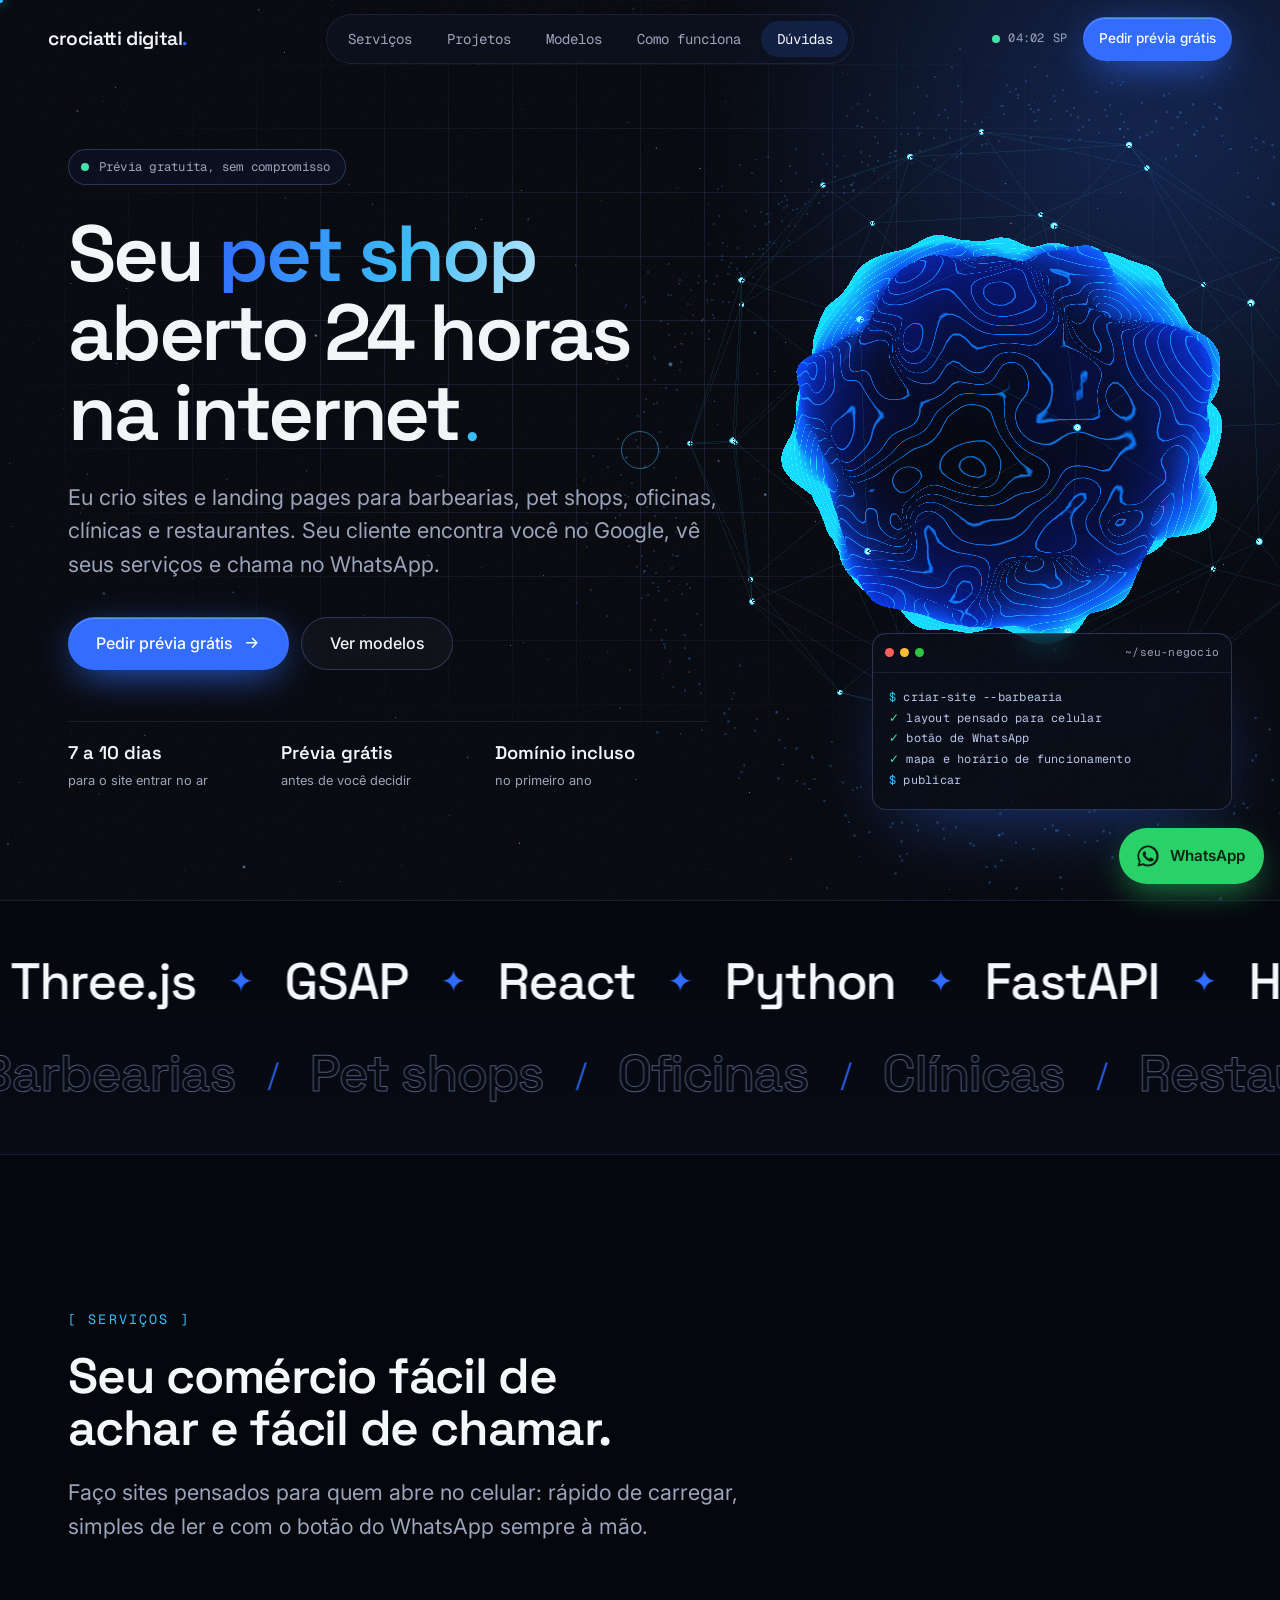
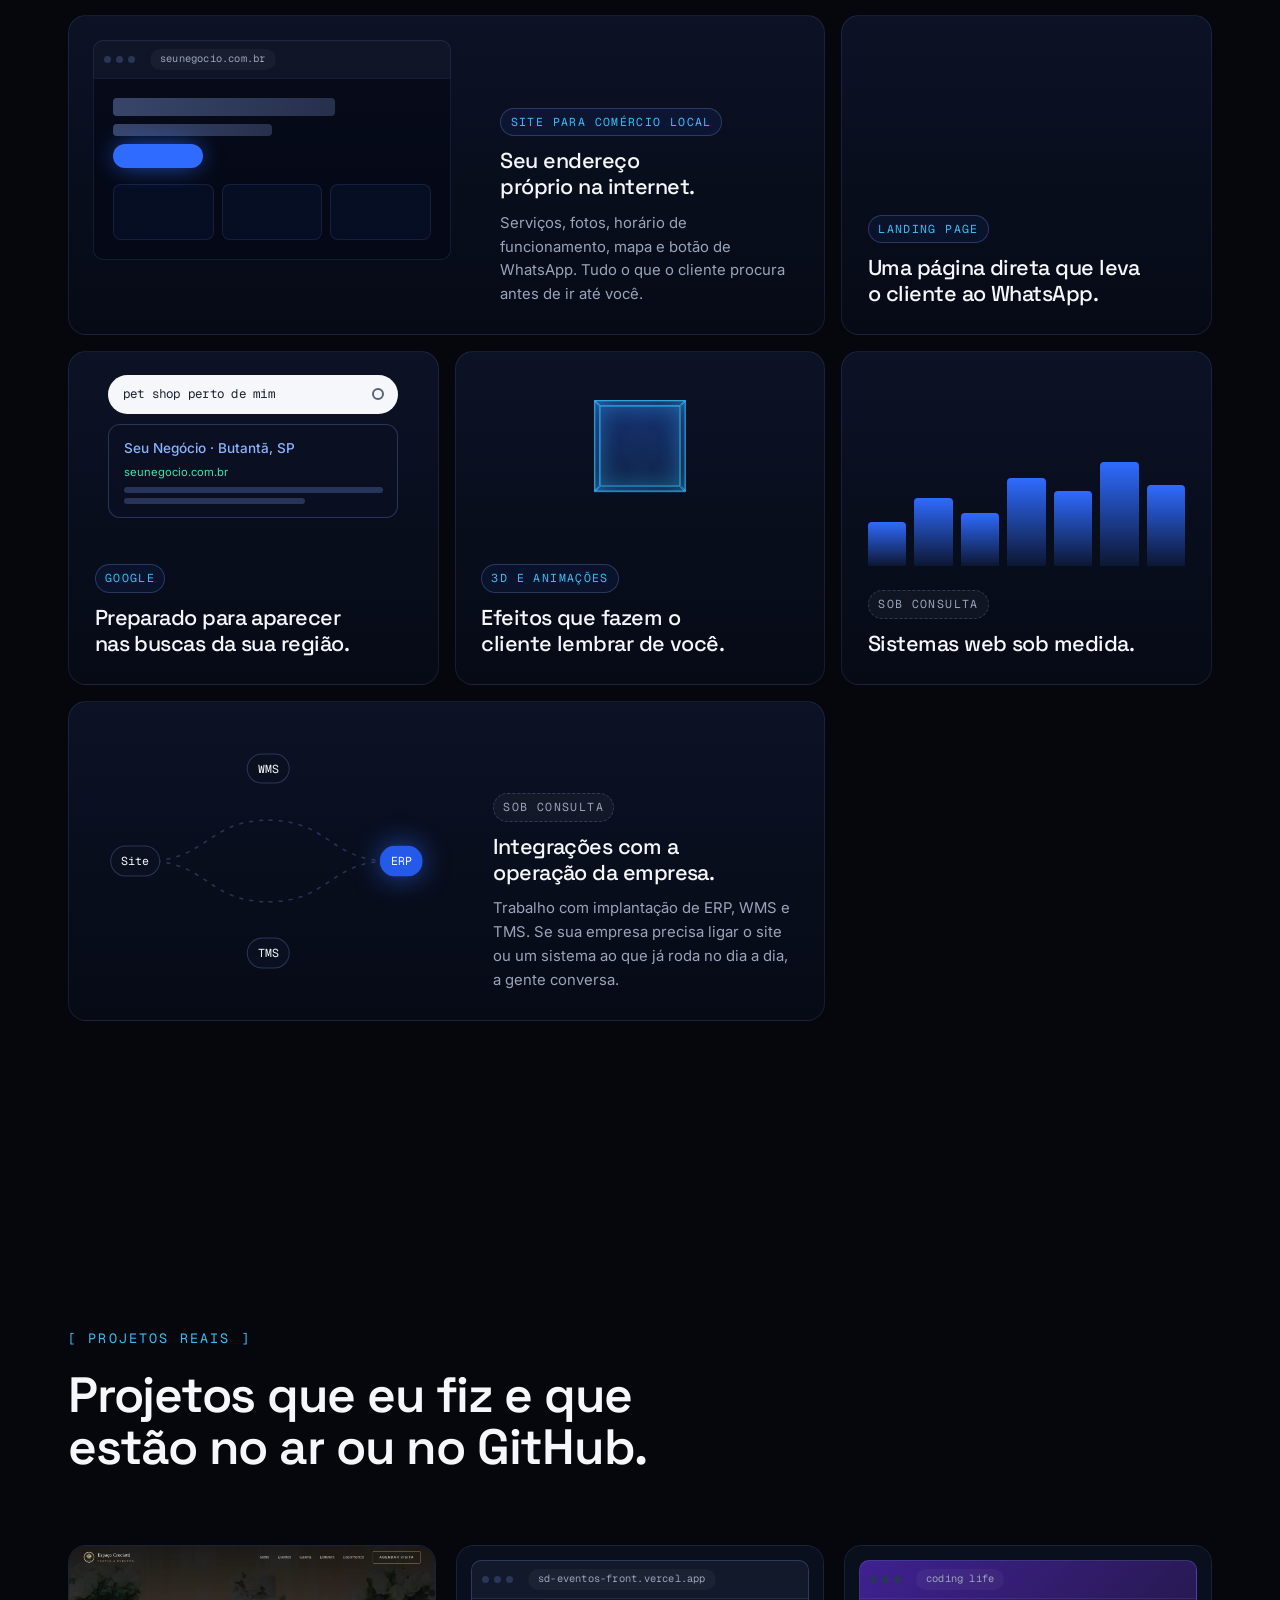
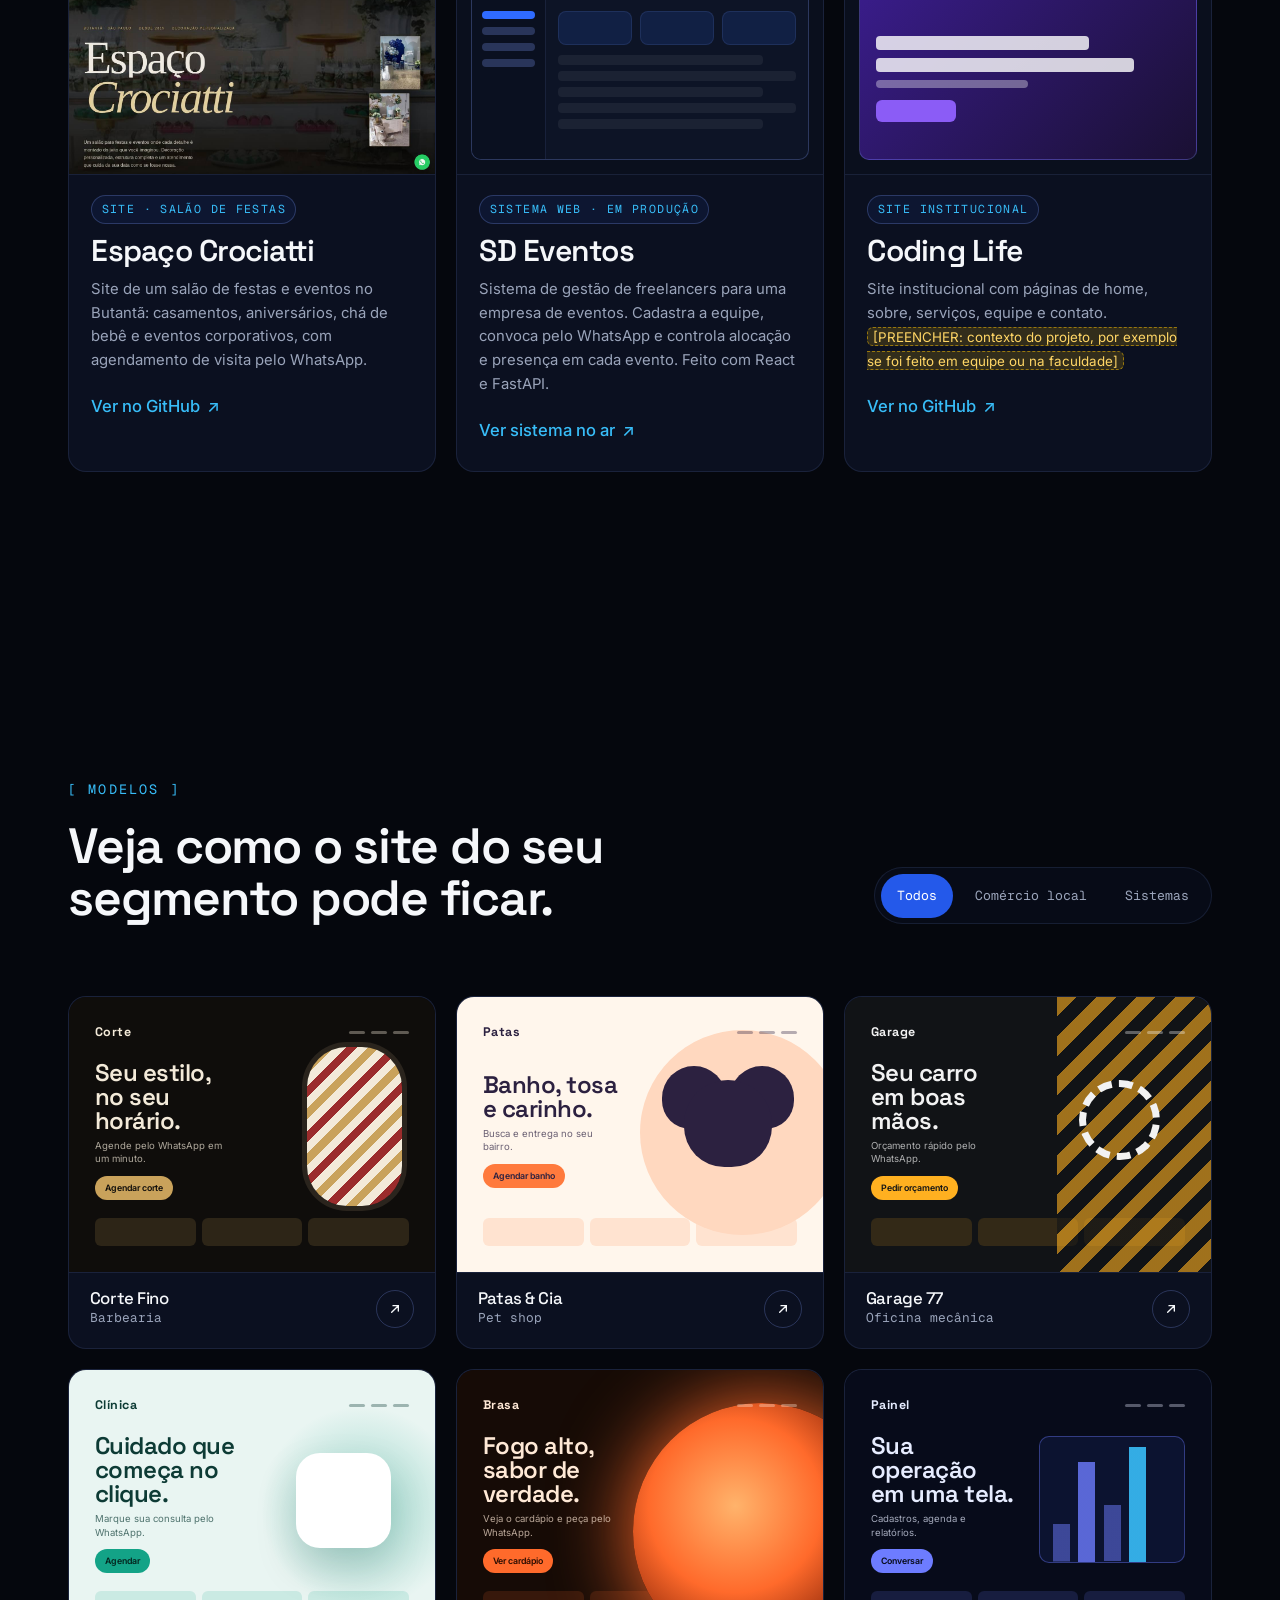
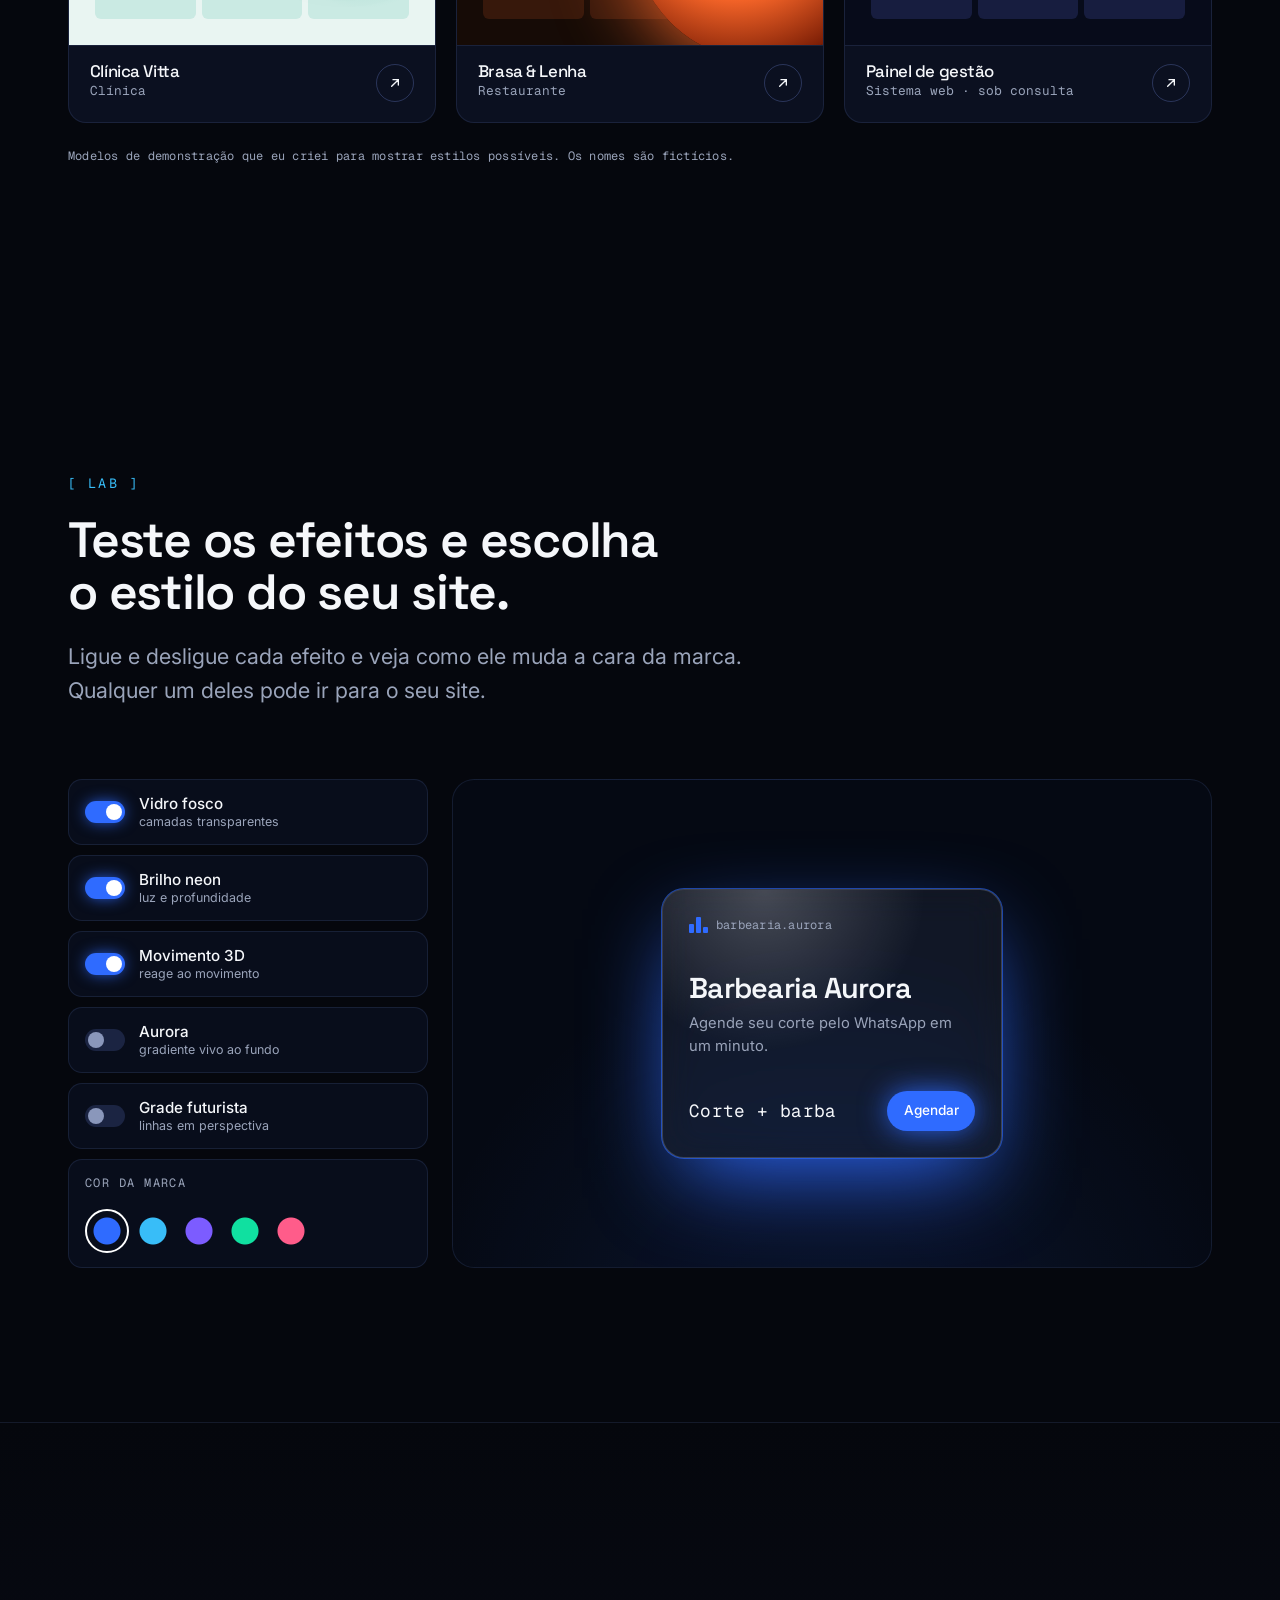
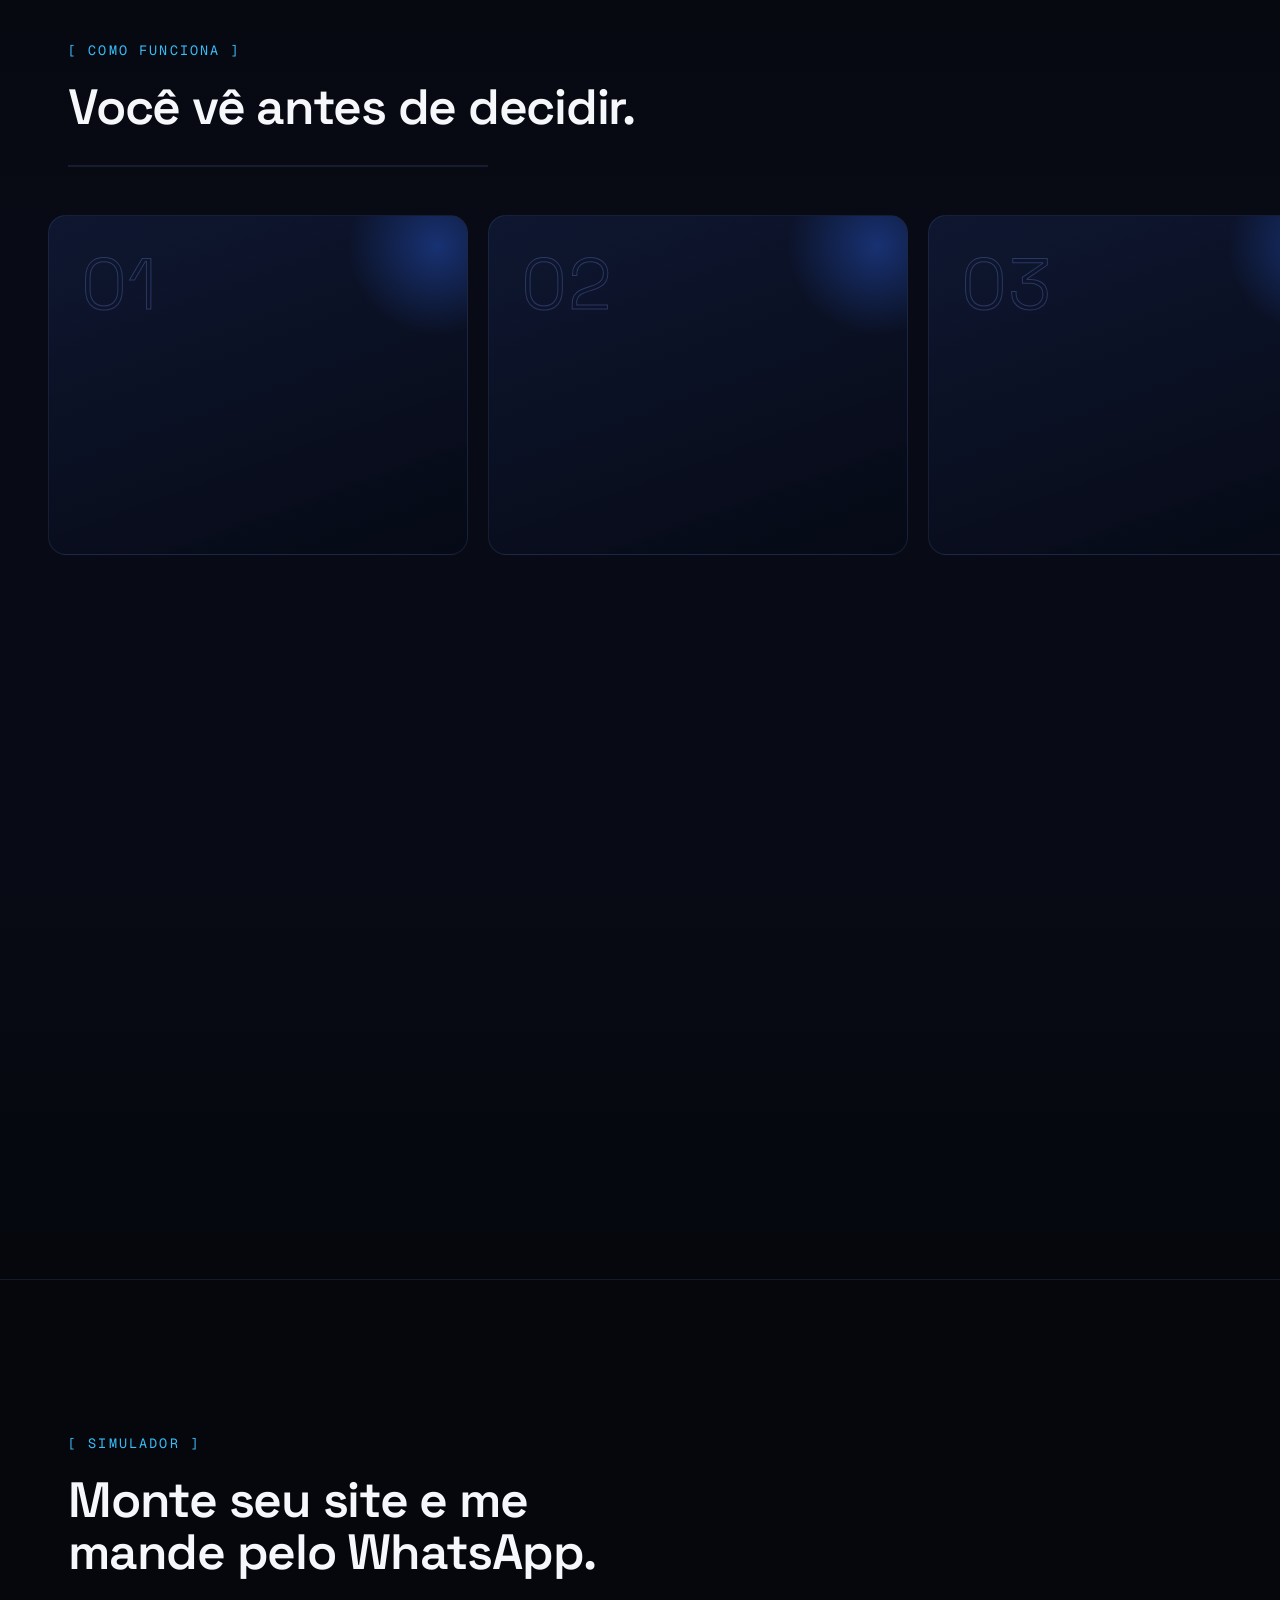
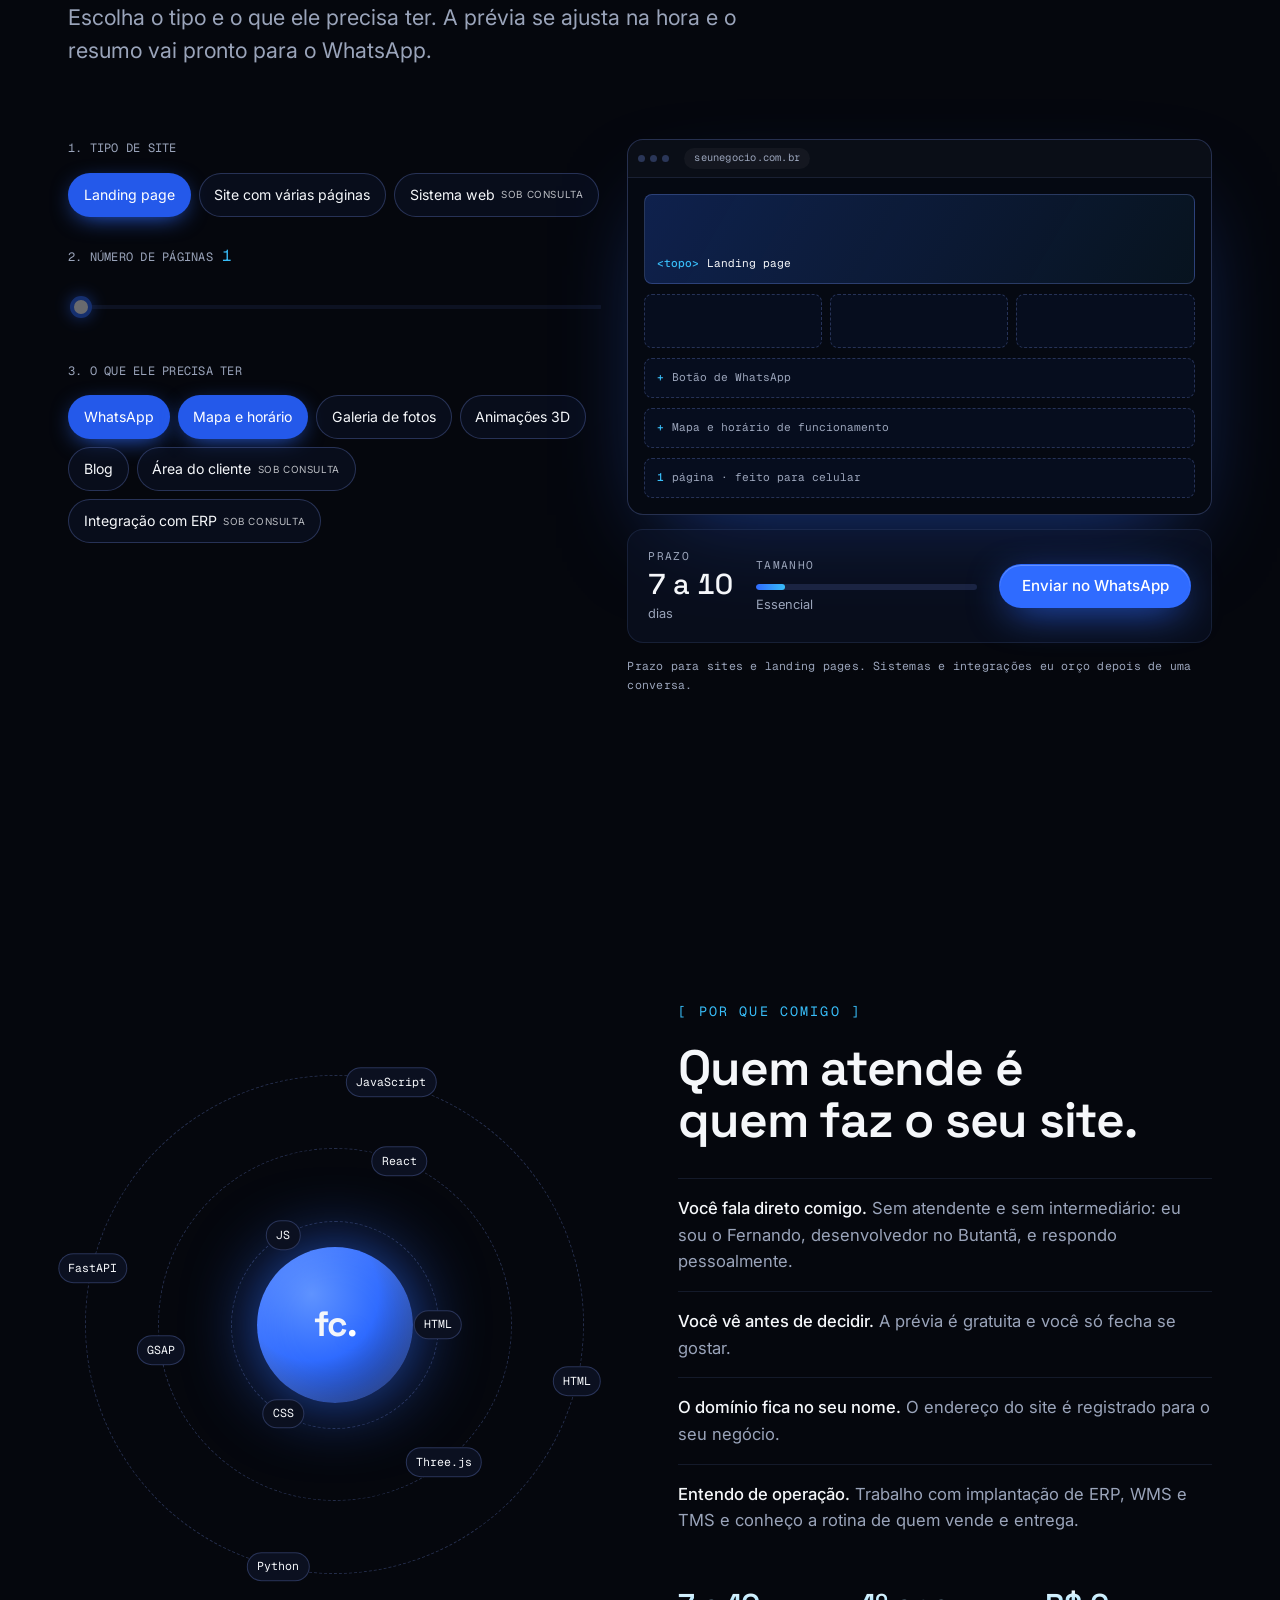
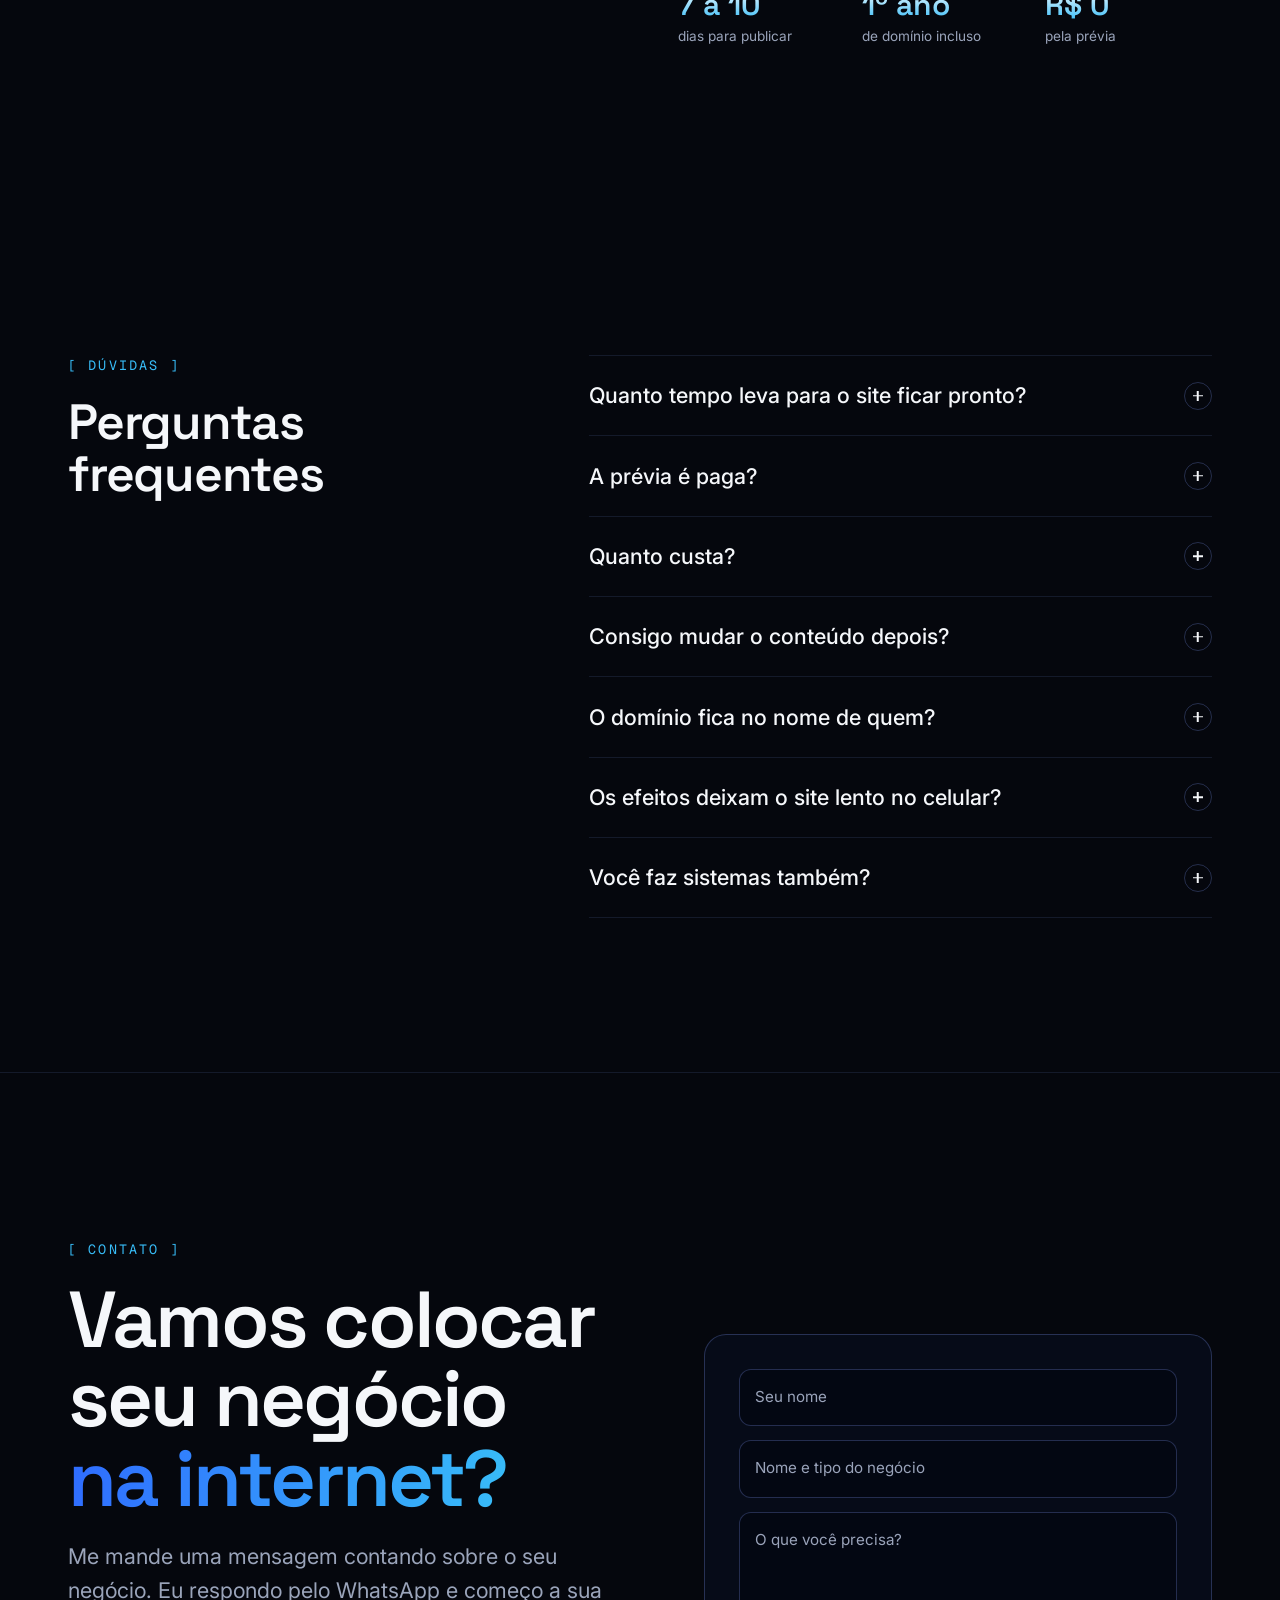
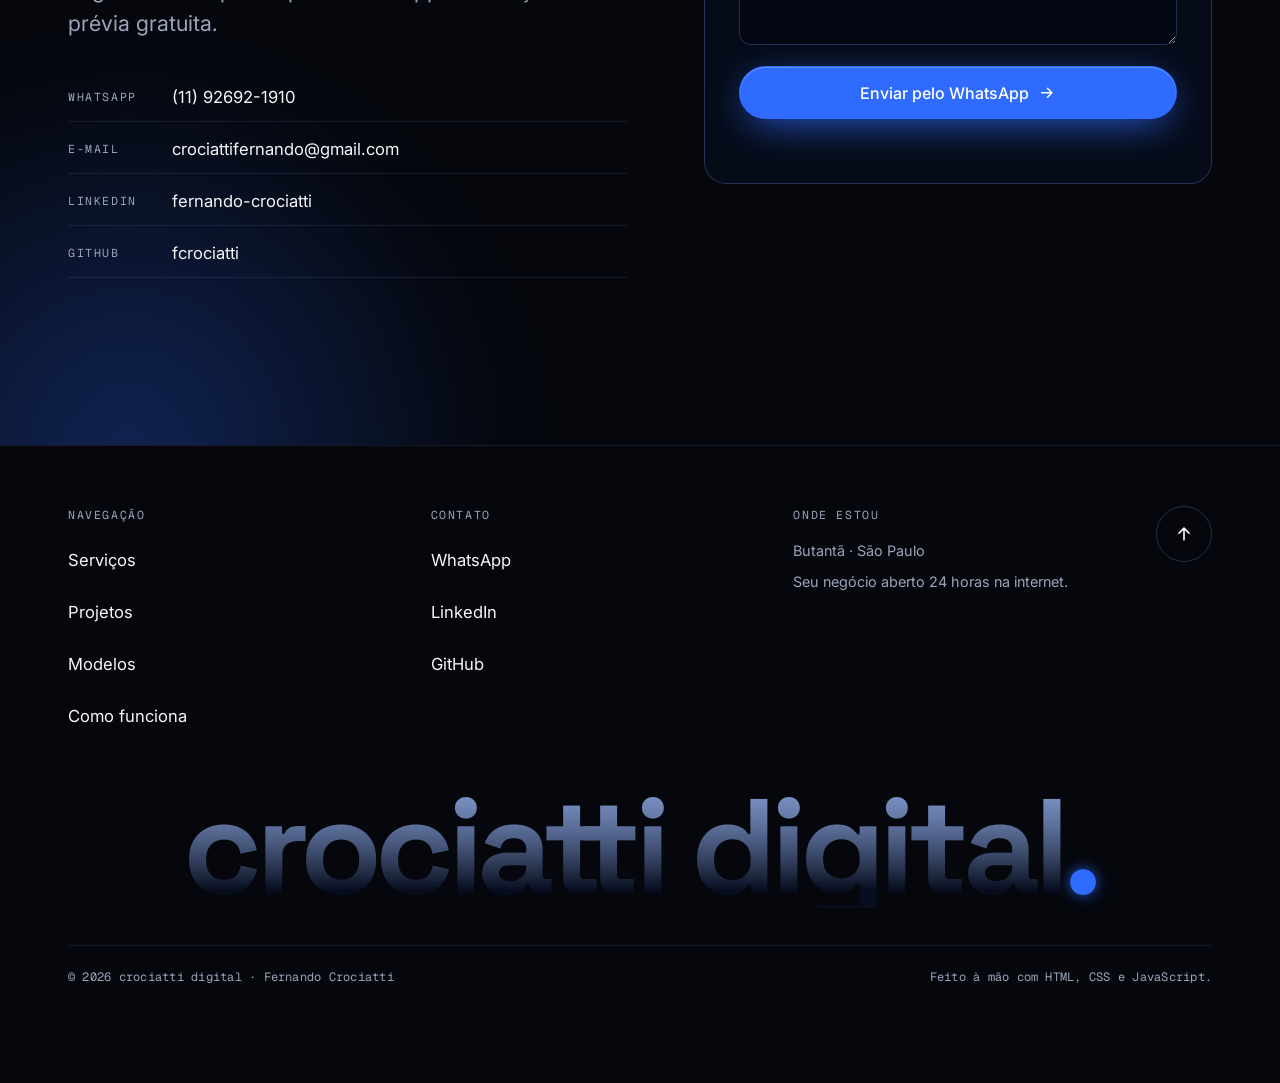
==== commit 15b8b381: "feat: conteúdo real, contato por WhatsApp e ajustes para celular - Marca Crociatti Digital com confi" ====
--- a/site/index.html
+++ b/site/index.html
@@ -3,22 +3,41 @@
 <head>
 <meta charset="utf-8">
 <meta name="viewport" content="width=device-width, initial-scale=1, viewport-fit=cover">
-<title>NEXO Studio</title>
-<meta name="description" content="Sites, e-commerces e sistemas web de alta performance para comércios e empresas de todos os tamanhos.">
-<meta name="theme-color" content="#03050b">
+<title>Crociatti Digital | Criação de sites no Butantã, São Paulo</title>
+<meta name="description" content="Criação de sites e landing pages para comércios locais no Butantã, São Paulo: barbearias, pet shops, oficinas, clínicas e restaurantes. Prévia gratuita e entrega em 7 a 10 dias.">
+<meta name="theme-color" content="#05070D">
+<link rel="icon" href="data:image/svg+xml,%3Csvg xmlns=%27http://www.w3.org/2000/svg%27 viewBox=%270 0 32 32%27%3E%3Crect width=%2732%27 height=%2732%27 rx=%278%27 fill=%27%2305070D%27/%3E%3Ctext x=%276%27 y=%2723%27 font-family=%27Arial%27 font-weight=%27700%27 font-size=%2718%27 fill=%27%23F5F7FA%27%3Ec%3C/text%3E%3Ccircle cx=%2724%27 cy=%2721%27 r=%273%27 fill=%27%232F6BFF%27/%3E%3C/svg%3E">
+<link rel="canonical" href="https://fcrociatti.github.io/fcrociatti/">
+<meta property="og:type" content="website">
+<meta property="og:locale" content="pt_BR">
+<meta property="og:title" content="Crociatti Digital | Criação de sites no Butantã, São Paulo">
+<meta property="og:description" content="Seu negócio aberto 24 horas na internet. Sites e landing pages para comércios locais, com prévia gratuita.">
+<meta property="og:url" content="https://fcrociatti.github.io/fcrociatti/">
+<script type="application/ld+json">
+{
+  "@context": "https://schema.org",
+  "@type": "ProfessionalService",
+  "name": "Crociatti Digital",
+  "description": "Criação de sites e landing pages para comércios locais.",
+  "url": "https://fcrociatti.github.io/fcrociatti/",
+  "telephone": "+55 11 92692-1910",
+  "email": "crociattifernando@gmail.com",
+  "areaServed": "Butantã, São Paulo",
+  "address": { "@type": "PostalAddress", "addressLocality": "São Paulo", "addressRegion": "SP", "addressCountry": "BR" },
+  "founder": { "@type": "Person", "name": "Fernando Crociatti" },
+  "sameAs": ["https://www.linkedin.com/in/fernando-crociatti/", "https://github.com/fcrociatti"]
+}
+</script>
 <link rel="preconnect" href="https://fonts.googleapis.com">
 <link rel="preconnect" href="https://fonts.gstatic.com" crossorigin>
-<link rel="stylesheet" href="https://fonts.googleapis.com/css2?family=Unbounded:wght@300;400;500;600;700&family=Geist:wght@300;400;500;600&family=Geist+Mono:wght@400;500&display=swap">
+<link rel="stylesheet" href="https://fonts.googleapis.com/css2?family=Space+Grotesk:wght@400;500;600;700&family=Inter:wght@400;500;600&family=Geist+Mono:wght@400;500&display=swap">
 <link rel="stylesheet" href="assets/css/style.css">
 </head>
 <body>
 
-<!-- ============ PRELOADER ============ -->
+<!-- ============ PRELOADER (some sozinho em 1s, nunca bloqueia) ============ -->
 <div class="preloader" id="preloader" aria-hidden="true">
   <div class="preloader__inner">
-    <div class="preloader__log mono" id="preloaderLog">
-      <span>&gt; carregando módulos</span>
-    </div>
     <div class="preloader__count"><span id="preloaderCount">0</span><small>%</small></div>
     <div class="preloader__bar"><i id="preloaderBar"></i></div>
   </div>
@@ -29,35 +48,41 @@
 <div class="cursor" aria-hidden="true"><div class="cursor__dot"></div><div class="cursor__ring"><span class="cursor__label"></span></div></div>
 <div class="scroll-progress" aria-hidden="true"><i></i></div>
 
+<!-- botão fixo do WhatsApp -->
+<a class="wa-float" href="https://wa.me/5511926921910" data-wa target="_blank" rel="noopener" aria-label="Conversar no WhatsApp">
+  <svg viewBox="0 0 32 32" aria-hidden="true"><path d="M16 3a13 13 0 0 0-11.2 19.6L3 29l6.6-1.7A13 13 0 1 0 16 3zm0 23.6c-2 0-4-.5-5.7-1.6l-.4-.2-3.9 1 1-3.8-.3-.4A10.6 10.6 0 1 1 16 26.6zm5.8-7.9c-.3-.2-1.9-.9-2.2-1-.3-.1-.5-.2-.7.2l-1 1.2c-.2.2-.4.2-.7.1a8.7 8.7 0 0 1-4.3-3.8c-.3-.6.3-.5.9-1.7.1-.2 0-.4 0-.5l-1-2.4c-.3-.6-.5-.5-.7-.5h-.6c-.2 0-.6.1-.9.4-.3.3-1.2 1.1-1.2 2.8s1.2 3.2 1.4 3.5c.2.2 2.4 3.6 5.8 5 2.1.9 3 1 4 .8.7-.1 1.9-.8 2.2-1.5.3-.8.3-1.4.2-1.5l-.6-.3z"/></svg>
+  <span>WhatsApp</span>
+</a>
+
 <!-- ============ NAV ============ -->
 <header class="nav" id="nav">
-  <a href="#top" class="nav__logo" aria-label="Voltar ao início">
-    <span class="logo-mark" aria-hidden="true"><i></i><i></i><i></i></span>
-    <span class="brand-name">NEXO</span><span class="nav__logo-sub mono">studio</span>
+  <a href="#top" class="nav__logo">
+    <span class="brand-name" data-config="brand">crociatti digital</span><i class="logo-dot" aria-hidden="true">.</i>
   </a>
   <nav class="nav__links" aria-label="Principal">
     <a href="#servicos" data-scramble>Serviços</a>
+    <a href="#projetos" data-scramble>Projetos</a>
     <a href="#modelos" data-scramble>Modelos</a>
-    <a href="#lab" data-scramble>Lab</a>
-    <a href="#processo" data-scramble>Processo</a>
-    <a href="#faq" data-scramble>FAQ</a>
+    <a href="#processo" data-scramble>Como funciona</a>
+    <a href="#faq" data-scramble>Dúvidas</a>
   </nav>
   <div class="nav__right">
-    <span class="nav__status mono"><i class="pulse"></i><span id="clock">--:--</span> BRT</span>
-    <a href="#contato" class="btn btn--small btn--primary magnetic"><span>Iniciar projeto</span></a>
-    <button class="nav__burger" id="burger" aria-label="Abrir menu" aria-expanded="false"><span></span><span></span></button>
+    <span class="nav__status mono"><i class="pulse"></i><span id="clock">--:--</span> SP</span>
+    <a href="https://wa.me/5511926921910" data-wa target="_blank" rel="noopener" class="btn btn--small btn--primary magnetic"><span>Pedir prévia grátis</span></a>
+    <button class="nav__burger" id="burger" aria-label="Abrir menu" aria-expanded="false" aria-controls="mobileMenu"><span></span><span></span></button>
   </div>
 </header>
 
 <div class="mobile-menu" id="mobileMenu" aria-hidden="true">
   <nav aria-label="Menu mobile">
     <a href="#servicos"><small class="mono">01</small>Serviços</a>
-    <a href="#modelos"><small class="mono">02</small>Modelos</a>
-    <a href="#lab"><small class="mono">03</small>Lab</a>
-    <a href="#processo"><small class="mono">04</small>Processo</a>
-    <a href="#faq"><small class="mono">05</small>FAQ</a>
+    <a href="#projetos"><small class="mono">02</small>Projetos</a>
+    <a href="#modelos"><small class="mono">03</small>Modelos</a>
+    <a href="#processo"><small class="mono">04</small>Como funciona</a>
+    <a href="#faq"><small class="mono">05</small>Dúvidas</a>
     <a href="#contato"><small class="mono">06</small>Contato</a>
   </nav>
+  <a href="https://wa.me/5511926921910" data-wa target="_blank" rel="noopener" class="btn btn--primary btn--lg btn--block mobile-menu__cta"><span>Pedir prévia grátis no WhatsApp</span></a>
 </div>
 
 <main id="top">
@@ -71,24 +96,23 @@
   <div class="hero__content wrap">
     <div class="badge reveal-hero">
       <i class="pulse"></i>
-      <span class="mono">Agenda aberta para novos projetos</span>
+      <span class="mono">Prévia gratuita, sem compromisso</span>
     </div>
 
     <h1 class="hero__title">
-      <span class="line"><span class="line__in">Construímos a</span></span>
-      <span class="line"><span class="line__in">presença digital</span></span>
-      <span class="line"><span class="line__in">que faz <em class="hero__word" id="heroWord">negócios</em></span></span>
-      <span class="line"><span class="line__in">crescerem<span class="caret">_</span></span></span>
+      <span class="line"><span class="line__in">Seu <em class="hero__word" id="heroWord">negócio</em></span></span>
+      <span class="line"><span class="line__in">aberto 24 horas</span></span>
+      <span class="line"><span class="line__in">na internet<span class="caret">.</span></span></span>
     </h1>
 
     <p class="hero__lead reveal-hero">
-      Sites, lojas virtuais e sistemas web sob medida para comércios, pequenas e grandes empresas.
-      Design que impressiona, código que carrega em menos de um segundo.
+      Eu crio sites e landing pages para barbearias, pet shops, oficinas, clínicas e restaurantes.
+      Seu cliente encontra você no Google, vê seus serviços e chama no WhatsApp.
     </p>
 
     <div class="hero__actions reveal-hero">
-      <a href="#contato" class="btn btn--primary btn--lg magnetic" data-cursor="Vamos?">
-        <span>Quero meu site</span>
+      <a href="https://wa.me/5511926921910" data-wa target="_blank" rel="noopener" class="btn btn--primary btn--lg magnetic" data-cursor="Chamar">
+        <span>Pedir prévia grátis</span>
         <svg viewBox="0 0 24 24" aria-hidden="true"><path d="M5 12h14M13 6l6 6-6 6"/></svg>
       </a>
       <a href="#modelos" class="btn btn--ghost btn--lg magnetic" data-cursor="Ver">
@@ -96,16 +120,16 @@
       </a>
     </div>
 
-    <ul class="hero__metrics reveal-hero" aria-label="Compromissos de qualidade">
-      <li><strong class="mono">95+</strong><span>nota Lighthouse</span></li>
-      <li><strong class="mono">&lt;1s</strong><span>carregamento</span></li>
-      <li><strong class="mono">100%</strong><span>responsivo</span></li>
-      <li><strong class="mono">SEO</strong><span>técnico incluso</span></li>
+    <ul class="hero__metrics reveal-hero" aria-label="Como funciona">
+      <li><strong>7 a 10 dias</strong><span>para o site entrar no ar</span></li>
+      <li><strong>Prévia grátis</strong><span>antes de você decidir</span></li>
+      <li><strong>Domínio incluso</strong><span>no primeiro ano</span></li>
+      <li data-price hidden><strong data-config="price">a partir de R$ 450</strong><span>pagamento único</span></li>
     </ul>
   </div>
 
-  <aside class="terminal reveal-hero" aria-label="Exemplo de deploy">
-    <div class="terminal__bar"><i></i><i></i><i></i><span class="mono">~/seu-projeto</span></div>
+  <aside class="terminal reveal-hero" aria-hidden="true">
+    <div class="terminal__bar"><i></i><i></i><i></i><span class="mono">~/seu-negocio</span></div>
     <pre class="terminal__body mono" id="terminal"></pre>
   </aside>
 
@@ -115,15 +139,15 @@
 </section>
 
 <!-- ============ MARQUEE ============ -->
-<section class="marquee" id="marquee" aria-label="Tecnologias que usamos">
+<section class="marquee" id="marquee" aria-label="Tecnologias que uso e negócios que atendo">
   <div class="marquee__row" data-dir="-1">
     <div class="marquee__track">
-      <span>React</span><b>✦</b><span>Next.js</span><b>✦</b><span>Three.js</span><b>✦</b><span>WebGL</span><b>✦</b><span>GSAP</span><b>✦</b><span>TypeScript</span><b>✦</b><span>Tailwind</span><b>✦</b><span>Node.js</span><b>✦</b><span>Vercel</span><b>✦</b>
+      <span>HTML</span><b>✦</b><span>CSS</span><b>✦</b><span>JavaScript</span><b>✦</b><span>Three.js</span><b>✦</b><span>GSAP</span><b>✦</b><span>React</span><b>✦</b><span>Python</span><b>✦</b><span>FastAPI</span><b>✦</b>
     </div>
   </div>
   <div class="marquee__row marquee__row--outline" data-dir="1">
     <div class="marquee__track">
-      <span>E-commerce</span><b>/</b><span>Landing pages</span><b>/</b><span>Sistemas web</span><b>/</b><span>Dashboards</span><b>/</b><span>Integração Pix</span><b>/</b><span>WhatsApp API</span><b>/</b><span>SEO</span><b>/</b><span>ERP</span><b>/</b>
+      <span>Barbearias</span><b>/</b><span>Pet shops</span><b>/</b><span>Oficinas</span><b>/</b><span>Clínicas</span><b>/</b><span>Restaurantes</span><b>/</b><span>Comércio local</span><b>/</b>
     </div>
   </div>
 </section>
@@ -133,48 +157,53 @@
   <div class="wrap">
     <header class="section__head">
       <p class="eyebrow mono"><span>[ serviços ]</span></p>
-      <h2 class="section__title split">Tudo o que sua empresa precisa para vender na internet.</h2>
-      <p class="section__lead">Do cardápio digital da lanchonete ao portal da indústria. Cada projeto nasce do zero, pensado para o seu cliente.</p>
+      <h2 class="section__title split">Seu comércio fácil de achar e fácil de chamar.</h2>
+      <p class="section__lead">Faço sites pensados para quem abre no celular: rápido de carregar, simples de ler e com o botão do WhatsApp sempre à mão.</p>
     </header>
 
     <div class="bento">
       <article class="card bento__item bento__item--wide spot tilt">
         <div class="card__visual visual-browser" aria-hidden="true">
-          <div class="vb__bar"><i></i><i></i><i></i><span class="mono">seusite.com.br</span></div>
+          <div class="vb__bar"><i></i><i></i><i></i><span class="mono">seunegocio.com.br</span></div>
           <div class="vb__body">
             <div class="vb__hero"><b></b><b></b><b class="vb__cta"></b></div>
             <div class="vb__cards"><i></i><i></i><i></i></div>
           </div>
         </div>
         <div class="card__text">
-          <span class="tag mono">Landing pages &amp; institucionais</span>
-          <h3>Sites que transformam visita em contato.</h3>
-          <p>Páginas rápidas, com animações, copy estratégica e botão de WhatsApp sempre à mão.</p>
+          <span class="tag mono">Site para comércio local</span>
+          <h3>Seu endereço próprio na internet.</h3>
+          <p>Serviços, fotos, horário de funcionamento, mapa e botão de WhatsApp. Tudo o que o cliente procura antes de ir até você.</p>
         </div>
       </article>
 
       <article class="card bento__item spot tilt">
-        <div class="card__visual visual-cart" aria-hidden="true">
-          <div class="cart__icon">
-            <svg viewBox="0 0 24 24"><path d="M3 4h2l2.4 11.2a2 2 0 0 0 2 1.6h7.7a2 2 0 0 0 2-1.5L21 8H6"/><circle cx="10" cy="20" r="1.4"/><circle cx="17" cy="20" r="1.4"/></svg>
-            <span class="cart__badge mono" id="cartBadge">3</span>
-          </div>
-          <div class="cart__toast mono">+ R$ 189,90 <small>pedido aprovado via Pix</small></div>
+        <div class="card__visual visual-chat" aria-hidden="true">
+          <div class="chat">
+            <span class="chat__msg chat__msg--in">Oi! Tem horário amanhã de manhã?</span>
+            <span class="chat__msg chat__msg--out">Tenho às 9h e às 10h30 😉</span>
+          </div>
         </div>
         <div class="card__text">
-          <span class="tag mono">E-commerce</span>
-          <h3>Lojas virtuais com Pix, cartão e frete.</h3>
+          <span class="tag mono">Landing page</span>
+          <h3>Uma página direta que leva o cliente ao WhatsApp.</h3>
         </div>
       </article>
 
       <article class="card bento__item spot tilt">
-        <div class="card__visual visual-gauge" aria-hidden="true">
-          <svg viewBox="0 0 120 120"><circle class="g__track" cx="60" cy="60" r="50"/><circle class="g__fill" cx="60" cy="60" r="50"/></svg>
-          <span class="g__value mono" data-count="98">0</span>
+        <div class="card__visual visual-search" aria-hidden="true">
+          <div class="search">
+            <div class="search__bar mono"><span id="searchTyping">barbearia no butantã</span><i></i></div>
+            <div class="search__result">
+              <b>Seu Negócio · Butantã, SP</b>
+              <small>seunegocio.com.br</small>
+              <span></span><span></span>
+            </div>
+          </div>
         </div>
         <div class="card__text">
-          <span class="tag mono">Performance</span>
-          <h3>Velocidade que o Google recompensa.</h3>
+          <span class="tag mono">Google</span>
+          <h3>Preparado para aparecer nas buscas da sua região.</h3>
         </div>
       </article>
 
@@ -183,8 +212,8 @@
           <div class="cube"><i></i><i></i><i></i><i></i><i></i><i></i></div>
         </div>
         <div class="card__text">
-          <span class="tag mono">3D &amp; WebGL</span>
-          <h3>Experiências imersivas que viram assunto.</h3>
+          <span class="tag mono">3D e animações</span>
+          <h3>Efeitos que fazem o cliente lembrar de você.</h3>
         </div>
       </article>
 
@@ -194,8 +223,8 @@
           <div class="dash__line"><svg viewBox="0 0 200 60" preserveAspectRatio="none"><path d="M0 50 L30 42 L60 46 L90 28 L120 32 L150 14 L200 8"/></svg></div>
         </div>
         <div class="card__text">
-          <span class="tag mono">Sistemas web</span>
-          <h3>Painéis, portais e sistemas internos.</h3>
+          <span class="tag mono tag--soft">Sob consulta</span>
+          <h3>Sistemas web sob medida.</h3>
         </div>
       </article>
 
@@ -208,38 +237,97 @@
             <path class="n__link" d="M180 110 C240 110 240 70 300 70"/>
           </svg>
           <span class="node" style="--x:16.6%;--y:50%">Site</span>
-          <span class="node" style="--x:50%;--y:21%">Pix</span>
-          <span class="node" style="--x:50%;--y:79%">WhatsApp</span>
+          <span class="node" style="--x:50%;--y:21%">WMS</span>
+          <span class="node" style="--x:50%;--y:79%">TMS</span>
           <span class="node node--main" style="--x:83.3%;--y:50%">ERP</span>
         </div>
         <div class="card__text">
-          <span class="tag mono">Integrações</span>
-          <h3>Seu site conversando com o resto da operação.</h3>
-          <p>Pagamentos, WhatsApp, CRM, ERP, WMS e planilhas. Pedido entra no site e já aparece no estoque.</p>
-        </div>
-      </article>
-    </div>
-  </div>
-</section>
-
-<!-- ============ MODELOS / SHOWCASE ============ -->
+          <span class="tag mono tag--soft">Sob consulta</span>
+          <h3>Integrações com a operação da empresa.</h3>
+          <p>Trabalho com implantação de ERP, WMS e TMS. Se sua empresa precisa ligar o site ou um sistema ao que já roda no dia a dia, a gente conversa.</p>
+        </div>
+      </article>
+    </div>
+  </div>
+</section>
+
+<!-- ============ PROJETOS REAIS ============ -->
+<section class="section projects" id="projetos">
+  <div class="wrap">
+    <header class="section__head">
+      <p class="eyebrow mono"><span>[ projetos reais ]</span></p>
+      <h2 class="section__title split">Projetos que eu fiz e que estão no ar ou no GitHub.</h2>
+    </header>
+
+    <div class="projects__grid">
+      <article class="project">
+        <a class="project__shot" href="https://github.com/fcrociatti/Espaco_Crociatti" target="_blank" rel="noopener" tabindex="-1">
+          <img src="assets/img/espaco-crociatti.jpg" width="1280" height="800" loading="lazy" decoding="async" alt="Página inicial do site do Espaço Crociatti, salão de festas no Butantã, com foto de mesa de doces e o nome em letras grandes">
+        </a>
+        <div class="project__info">
+          <span class="tag mono">Site · salão de festas</span>
+          <h3>Espaço Crociatti</h3>
+          <p>Site de um salão de festas e eventos no Butantã: casamentos, aniversários, chá de bebê e eventos corporativos, com agendamento de visita pelo WhatsApp.</p>
+          <a class="link-arrow" href="https://github.com/fcrociatti/Espaco_Crociatti" target="_blank" rel="noopener">Ver no GitHub <span aria-hidden="true">↗</span></a>
+        </div>
+      </article>
+
+      <article class="project">
+        <a class="project__shot project__shot--mock" href="https://sd-eventos-front.vercel.app" target="_blank" rel="noopener" tabindex="-1" aria-hidden="true">
+          <div class="pmock" aria-hidden="true">
+            <div class="vb__bar"><i></i><i></i><i></i><span class="mono">sd-eventos-front.vercel.app</span></div>
+            <div class="pmock__body">
+              <div class="pmock__side"><i></i><i></i><i></i><i></i></div>
+              <div class="pmock__main">
+                <div class="pmock__row"><b></b><b></b><b></b></div>
+                <div class="pmock__table"><i></i><i></i><i></i><i></i><i></i></div>
+              </div>
+            </div>
+          </div>
+        </a>
+        <div class="project__info">
+          <span class="tag mono">Sistema web · em produção</span>
+          <h3>SD Eventos</h3>
+          <p>Sistema de gestão de freelancers para uma empresa de eventos. Cadastra a equipe, convoca pelo WhatsApp e controla alocação e presença em cada evento. Feito com React e FastAPI.</p>
+          <a class="link-arrow" href="https://sd-eventos-front.vercel.app" target="_blank" rel="noopener">Ver sistema no ar <span aria-hidden="true">↗</span></a>
+        </div>
+      </article>
+
+      <article class="project">
+        <a class="project__shot project__shot--mock project__shot--alt" href="https://github.com/fcrociatti/codinglife" target="_blank" rel="noopener" tabindex="-1" aria-hidden="true">
+          <div class="pmock" aria-hidden="true">
+            <div class="vb__bar"><i></i><i></i><i></i><span class="mono">coding life</span></div>
+            <div class="pmock__hero"><b></b><b></b><b></b><span></span></div>
+          </div>
+        </a>
+        <div class="project__info">
+          <span class="tag mono">Site institucional</span>
+          <h3>Coding Life</h3>
+          <p>Site institucional com páginas de home, sobre, serviços, equipe e contato. <mark class="fill">[PREENCHER: contexto do projeto, por exemplo se foi feito em equipe ou na faculdade]</mark></p>
+          <a class="link-arrow" href="https://github.com/fcrociatti/codinglife" target="_blank" rel="noopener">Ver no GitHub <span aria-hidden="true">↗</span></a>
+        </div>
+      </article>
+    </div>
+  </div>
+</section>
+
+<!-- ============ MODELOS ============ -->
 <section class="section showcase" id="modelos">
   <div class="wrap">
     <header class="section__head section__head--row">
       <div>
         <p class="eyebrow mono"><span>[ modelos ]</span></p>
-        <h2 class="section__title split">Escolha um ponto de partida. A gente deixa com a sua cara.</h2>
+        <h2 class="section__title split">Veja como o site do seu segmento pode ficar.</h2>
       </div>
       <div class="filters" role="tablist" aria-label="Filtrar modelos">
         <button class="filter is-active" data-filter="all" role="tab" aria-selected="true">Todos</button>
-        <button class="filter" data-filter="comercio" role="tab" aria-selected="false">Comércio</button>
-        <button class="filter" data-filter="servicos" role="tab" aria-selected="false">Serviços</button>
-        <button class="filter" data-filter="empresas" role="tab" aria-selected="false">Empresas</button>
+        <button class="filter" data-filter="comercio" role="tab" aria-selected="false">Comércio local</button>
+        <button class="filter" data-filter="sistemas" role="tab" aria-selected="false">Sistemas</button>
       </div>
     </header>
 
     <div class="models" id="models"><!-- preenchido via JS --></div>
-    <p class="models__note mono">Modelos conceituais criados pelo estúdio para demonstrar estilos possíveis.</p>
+    <p class="models__note mono">Modelos de demonstração que eu criei para mostrar estilos possíveis. Os nomes são fictícios.</p>
   </div>
 </section>
 
@@ -248,25 +336,25 @@
   <div class="wrap">
     <header class="section__head">
       <p class="eyebrow mono"><span>[ lab ]</span></p>
-      <h2 class="section__title split">Teste as tendências de 2026 ao vivo.</h2>
-      <p class="section__lead">Ligue e desligue os efeitos e veja como cada um muda a percepção da marca. Tudo isso pode estar no seu site.</p>
+      <h2 class="section__title split">Teste os efeitos e escolha o estilo do seu site.</h2>
+      <p class="section__lead">Ligue e desligue cada efeito e veja como ele muda a cara da marca. Qualquer um deles pode ir para o seu site.</p>
     </header>
 
     <div class="lab__grid">
       <div class="lab__controls" role="group" aria-label="Efeitos do laboratório">
-        <label class="switch"><input type="checkbox" id="fxGlass" checked><span class="switch__ui"></span><span class="switch__text"><b>Glassmorphism</b><small>vidro fosco e camadas</small></span></label>
-        <label class="switch"><input type="checkbox" id="fxGlow" checked><span class="switch__ui"></span><span class="switch__text"><b>Neon glow</b><small>brilho e profundidade</small></span></label>
-        <label class="switch"><input type="checkbox" id="fxTilt" checked><span class="switch__ui"></span><span class="switch__text"><b>Tilt 3D</b><small>reage ao movimento</small></span></label>
+        <label class="switch"><input type="checkbox" id="fxGlass" checked><span class="switch__ui"></span><span class="switch__text"><b>Vidro fosco</b><small>camadas transparentes</small></span></label>
+        <label class="switch"><input type="checkbox" id="fxGlow" checked><span class="switch__ui"></span><span class="switch__text"><b>Brilho neon</b><small>luz e profundidade</small></span></label>
+        <label class="switch"><input type="checkbox" id="fxTilt" checked><span class="switch__ui"></span><span class="switch__text"><b>Movimento 3D</b><small>reage ao movimento</small></span></label>
         <label class="switch"><input type="checkbox" id="fxAurora"><span class="switch__ui"></span><span class="switch__text"><b>Aurora</b><small>gradiente vivo ao fundo</small></span></label>
-        <label class="switch"><input type="checkbox" id="fxGrid"><span class="switch__ui"></span><span class="switch__text"><b>Grid futurista</b><small>linhas em perspectiva</small></span></label>
+        <label class="switch"><input type="checkbox" id="fxGrid"><span class="switch__ui"></span><span class="switch__text"><b>Grade futurista</b><small>linhas em perspectiva</small></span></label>
 
         <div class="lab__swatches">
           <span class="mono">cor da marca</span>
           <div class="swatches" role="radiogroup" aria-label="Cor da marca">
-            <button class="swatch is-active" style="--c:#2f6bff" data-color="#2f6bff" role="radio" aria-checked="true" aria-label="Azul elétrico"></button>
-            <button class="swatch" style="--c:#22d3ee" data-color="#22d3ee" role="radio" aria-checked="false" aria-label="Ciano"></button>
+            <button class="swatch is-active" style="--c:#2f6bff" data-color="#2f6bff" role="radio" aria-checked="true" aria-label="Azul"></button>
+            <button class="swatch" style="--c:#38bdf8" data-color="#38bdf8" role="radio" aria-checked="false" aria-label="Azul claro"></button>
             <button class="swatch" style="--c:#7c5cff" data-color="#7c5cff" role="radio" aria-checked="false" aria-label="Violeta"></button>
-            <button class="swatch" style="--c:#10e0a0" data-color="#10e0a0" role="radio" aria-checked="false" aria-label="Verde menta"></button>
+            <button class="swatch" style="--c:#10e0a0" data-color="#10e0a0" role="radio" aria-checked="false" aria-label="Verde"></button>
             <button class="swatch" style="--c:#ff5c8a" data-color="#ff5c8a" role="radio" aria-checked="false" aria-label="Rosa"></button>
           </div>
         </div>
@@ -278,13 +366,13 @@
         <div class="lab__card" id="labCard">
           <div class="lab__card-top">
             <span class="logo-mark" aria-hidden="true"><i></i><i></i><i></i></span>
-            <span class="mono">sua.marca</span>
-          </div>
-          <h3>Café Aurora</h3>
-          <p>Peça pelo site, retire em 10 minutos.</p>
+            <span class="mono">barbearia.aurora</span>
+          </div>
+          <h3>Barbearia Aurora</h3>
+          <p>Agende seu corte pelo WhatsApp em um minuto.</p>
           <div class="lab__card-row">
-            <span class="lab__price mono">R$ 14,90</span>
-            <button class="lab__btn" type="button" tabindex="-1">Pedir agora</button>
+            <span class="lab__price mono">Corte + barba</span>
+            <span class="lab__btn">Agendar</span>
           </div>
           <div class="lab__shine" aria-hidden="true"></div>
         </div>
@@ -293,46 +381,40 @@
   </div>
 </section>
 
-<!-- ============ PROCESSO (HORIZONTAL) ============ -->
+<!-- ============ PROCESSO ============ -->
 <section class="process" id="processo">
   <div class="process__pin">
     <div class="process__head wrap">
-      <p class="eyebrow mono"><span>[ processo ]</span></p>
-      <h2 class="section__title">Da ideia ao ar em semanas.</h2>
+      <p class="eyebrow mono"><span>[ como funciona ]</span></p>
+      <h2 class="section__title">Você vê antes de decidir.</h2>
       <div class="process__progress" aria-hidden="true"><i id="processBar"></i></div>
     </div>
-    <div class="process__track" id="processTrack">
-      <article class="step">
+    <ol class="process__track" id="processTrack">
+      <li class="step">
         <span class="step__num mono">01</span>
-        <h3>Descoberta</h3>
-        <p>Reunião para entender o negócio, o público e os concorrentes. Saímos com escopo, prazo e proposta fechados.</p>
-        <ul class="mono"><li>briefing</li><li>benchmark</li><li>escopo</li></ul>
-      </article>
-      <article class="step">
+        <h3>Prévia gratuita</h3>
+        <p>Você me conta sobre o seu negócio pelo WhatsApp e eu monto uma prévia do site. Sem custo e sem compromisso.</p>
+        <ul class="mono"><li>conversa</li><li>prévia</li></ul>
+      </li>
+      <li class="step">
         <span class="step__num mono">02</span>
-        <h3>Design</h3>
-        <p>Protótipo navegável no Figma. Você aprova cada tela antes de uma linha de código ser escrita.</p>
-        <ul class="mono"><li>wireframe</li><li>identidade</li><li>protótipo</li></ul>
-      </article>
-      <article class="step">
+        <h3>Ajustes</h3>
+        <p>Você diz o que quer mudar: textos, fotos, cores. Eu ajusto até ficar do jeito certo para você.</p>
+        <ul class="mono"><li>textos</li><li>fotos</li><li>cores</li></ul>
+      </li>
+      <li class="step">
         <span class="step__num mono">03</span>
-        <h3>Desenvolvimento</h3>
-        <p>Código limpo, componentes reutilizáveis e entregas semanais em um link de prévia.</p>
-        <ul class="mono"><li>front-end</li><li>back-end</li><li>integrações</li></ul>
-      </article>
-      <article class="step">
+        <h3>Publicação</h3>
+        <p>Com tudo aprovado, coloco o site no ar com domínio próprio em 7 a 10 dias.</p>
+        <ul class="mono"><li>domínio</li><li>no ar</li></ul>
+      </li>
+      <li class="step">
         <span class="step__num mono">04</span>
-        <h3>Testes</h3>
-        <p>Validação em celulares, tablets e desktops. Performance, acessibilidade e SEO medidos antes da entrega.</p>
-        <ul class="mono"><li>QA</li><li>Lighthouse</li><li>ajustes</li></ul>
-      </article>
-      <article class="step">
-        <span class="step__num mono">05</span>
-        <h3>Lançamento</h3>
-        <p>Publicação, domínio, analytics e treinamento. Depois, acompanhamento mensal para o site continuar evoluindo.</p>
-        <ul class="mono"><li>deploy</li><li>analytics</li><li>suporte</li></ul>
-      </article>
-    </div>
+        <h3>Renovação anual</h3>
+        <p>O domínio e o primeiro ano já estão inclusos. Depois disso, a renovação é anual.</p>
+        <ul class="mono"><li>1º ano incluso</li><li>renovação</li></ul>
+      </li>
+    </ol>
   </div>
 </section>
 
@@ -341,87 +423,85 @@
   <div class="wrap">
     <header class="section__head">
       <p class="eyebrow mono"><span>[ simulador ]</span></p>
-      <h2 class="section__title split">Monte seu projeto em 30 segundos.</h2>
-      <p class="section__lead">Escolha o tipo e os recursos. A prévia e o prazo estimado se ajustam na hora.</p>
+      <h2 class="section__title split">Monte seu site e me mande pelo WhatsApp.</h2>
+      <p class="section__lead">Escolha o tipo e o que ele precisa ter. A prévia se ajusta na hora e o resumo vai pronto para o WhatsApp.</p>
     </header>
 
     <div class="builder__grid">
-      <form class="builder__form" id="builderForm" onsubmit="return false">
+      <form class="builder__form" id="builderForm">
         <fieldset>
-          <legend class="mono">1. tipo de projeto</legend>
+          <legend class="mono">1. tipo de site</legend>
           <div class="chips" id="typeChips">
             <label class="chip"><input type="radio" name="type" id="typeLanding" value="landing" checked><span>Landing page</span></label>
-            <label class="chip"><input type="radio" name="type" id="typeInst" value="institucional"><span>Institucional</span></label>
-            <label class="chip"><input type="radio" name="type" id="typeShop" value="ecommerce"><span>E-commerce</span></label>
-            <label class="chip"><input type="radio" name="type" id="typeSys" value="sistema"><span>Sistema web</span></label>
+            <label class="chip"><input type="radio" name="type" id="typeSite" value="site"><span>Site com várias páginas</span></label>
+            <label class="chip"><input type="radio" name="type" id="typeSys" value="sistema"><span>Sistema web <small>sob consulta</small></span></label>
           </div>
         </fieldset>
 
         <fieldset>
-          <legend class="mono">2. número de páginas <output id="pagesOut" for="pages">5</output></legend>
-          <input type="range" id="pages" min="1" max="30" value="5" class="range">
+          <legend class="mono">2. número de páginas <output id="pagesOut" for="pages">1</output></legend>
+          <input type="range" id="pages" min="1" max="10" value="1" class="range" aria-label="Número de páginas">
         </fieldset>
 
         <fieldset>
-          <legend class="mono">3. recursos</legend>
+          <legend class="mono">3. o que ele precisa ter</legend>
           <div class="chips" id="featureChips">
+            <label class="chip"><input type="checkbox" id="fWpp" value="whatsapp" checked><span>WhatsApp</span></label>
+            <label class="chip"><input type="checkbox" id="fMap" value="mapa" checked><span>Mapa e horário</span></label>
+            <label class="chip"><input type="checkbox" id="fGallery" value="galeria"><span>Galeria de fotos</span></label>
+            <label class="chip"><input type="checkbox" id="f3d" value="3d"><span>Animações 3D</span></label>
             <label class="chip"><input type="checkbox" id="fBlog" value="blog"><span>Blog</span></label>
-            <label class="chip"><input type="checkbox" id="fWpp" value="whatsapp" checked><span>WhatsApp</span></label>
-            <label class="chip"><input type="checkbox" id="fPay" value="pagamentos"><span>Pagamentos</span></label>
-            <label class="chip"><input type="checkbox" id="fLogin" value="login"><span>Área do cliente</span></label>
-            <label class="chip"><input type="checkbox" id="f3d" value="3d"><span>Animações 3D</span></label>
-            <label class="chip"><input type="checkbox" id="fAi" value="ia"><span>Assistente com IA</span></label>
-            <label class="chip"><input type="checkbox" id="fErp" value="erp"><span>Integração ERP</span></label>
-            <label class="chip"><input type="checkbox" id="fLang" value="idiomas"><span>Multi-idioma</span></label>
+            <label class="chip"><input type="checkbox" id="fLogin" value="login"><span>Área do cliente <small>sob consulta</small></span></label>
+            <label class="chip"><input type="checkbox" id="fErp" value="erp"><span>Integração com ERP <small>sob consulta</small></span></label>
           </div>
         </fieldset>
       </form>
 
       <div class="builder__preview">
-        <div class="bp__window">
-          <div class="vb__bar"><i></i><i></i><i></i><span class="mono" id="bpUrl">landing.seusite.com.br</span></div>
+        <div class="bp__window" aria-hidden="true">
+          <div class="vb__bar"><i></i><i></i><i></i><span class="mono" id="bpUrl">seunegocio.com.br</span></div>
           <div class="bp__body" id="bpBody"></div>
         </div>
         <div class="bp__summary">
           <div>
-            <span class="mono">prazo estimado</span>
-            <strong id="bpWeeks">2–3</strong><small>semanas</small>
+            <span class="mono">prazo</span>
+            <strong id="bpWeeks">7 a 10</strong><small id="bpUnit">dias</small>
           </div>
           <div>
-            <span class="mono">complexidade</span>
+            <span class="mono">tamanho</span>
             <div class="bp__meter" aria-hidden="true"><i id="bpMeter"></i></div>
             <small id="bpLevel">Essencial</small>
           </div>
-          <a href="#contato" class="btn btn--primary magnetic" id="bpCta"><span>Enviar este briefing</span></a>
-        </div>
-        <p class="bp__disclaimer mono">Estimativa ilustrativa. O prazo final sai na proposta, depois da reunião de descoberta.</p>
-      </div>
-    </div>
-  </div>
-</section>
-
-<!-- ============ DIFERENCIAIS ============ -->
+          <a href="https://wa.me/5511926921910" target="_blank" rel="noopener" class="btn btn--primary magnetic" id="bpCta"><span>Enviar no WhatsApp</span></a>
+        </div>
+        <p class="bp__disclaimer mono">Prazo para sites e landing pages. Sistemas e integrações eu orço depois de uma conversa.</p>
+      </div>
+    </div>
+  </div>
+</section>
+
+<!-- ============ POR QUE EU ============ -->
 <section class="section edge">
   <div class="wrap edge__grid">
     <div class="edge__orbit" aria-hidden="true">
-      <div class="orbit orbit--1"><span>React</span><span>Node</span><span>SQL</span></div>
-      <div class="orbit orbit--2"><span>Three.js</span><span>GSAP</span><span>Figma</span><span>Pix</span></div>
-      <div class="orbit orbit--3"><span>Next.js</span><span>TS</span><span>API</span><span>SEO</span><span>Cloud</span></div>
-      <div class="orbit__core"><span class="brand-name">NEXO</span></div>
+      <div class="orbit orbit--1"><span>HTML</span><span>CSS</span><span>JS</span></div>
+      <div class="orbit orbit--2"><span>Three.js</span><span>GSAP</span><span>React</span></div>
+      <div class="orbit orbit--3"><span>Python</span><span>FastAPI</span><span>JavaScript</span><span>HTML</span></div>
+      <div class="orbit__core"><span>fc<i class="logo-dot">.</i></span></div>
     </div>
     <div class="edge__text">
-      <p class="eyebrow mono"><span>[ por que nós ]</span></p>
-      <h2 class="section__title split">Tecnologia de ponta, linguagem de gente.</h2>
+      <p class="eyebrow mono"><span>[ por que comigo ]</span></p>
+      <h2 class="section__title split">Quem atende é quem faz o seu site.</h2>
       <ul class="edge__list">
-        <li><b>Sem template pronto.</b> Cada layout é desenhado para o seu público e o seu produto.</li>
-        <li><b>Você é dono de tudo.</b> Código, domínio e acessos ficam no seu nome.</li>
-        <li><b>Entende de operação.</b> Experiência real com ERP, WMS e TMS para integrar o site ao que já roda na empresa.</li>
-        <li><b>Suporte que responde.</b> Um canal direto com quem construiu o seu projeto.</li>
+        <li><b>Você fala direto comigo.</b> Sem atendente e sem intermediário: eu sou o Fernando, desenvolvedor no Butantã, e respondo pessoalmente.</li>
+        <li><b>Você vê antes de decidir.</b> A prévia é gratuita e você só fecha se gostar.</li>
+        <li><b>O domínio fica no seu nome.</b> O endereço do site é registrado para o seu negócio.</li>
+        <li><b>Entendo de operação.</b> Trabalho com implantação de ERP, WMS e TMS e conheço a rotina de quem vende e entrega.</li>
       </ul>
-      <div class="counters">
-        <div><strong class="mono" data-count="7">0</strong><span>dias para a primeira prévia</span></div>
-        <div><strong class="mono" data-count="100">0</strong><span>% do código no seu nome</span></div>
-        <div><strong class="mono" data-count="30">0</strong><span>dias de ajustes pós-lançamento</span></div>
+      <div class="facts">
+        <div><strong>7 a 10</strong><span>dias para publicar</span></div>
+        <div><strong>1º ano</strong><span>de domínio incluso</span></div>
+        <div><strong>R$ 0</strong><span>pela prévia</span></div>
       </div>
     </div>
   </div>
@@ -431,29 +511,37 @@
 <section class="section faq" id="faq">
   <div class="wrap faq__grid">
     <header class="section__head">
-      <p class="eyebrow mono"><span>[ faq ]</span></p>
+      <p class="eyebrow mono"><span>[ dúvidas ]</span></p>
       <h2 class="section__title split">Perguntas frequentes</h2>
     </header>
     <div class="faq__list">
       <details class="faq__item">
         <summary>Quanto tempo leva para o site ficar pronto?<i aria-hidden="true"></i></summary>
-        <p>Uma landing page costuma ficar pronta em 2 a 3 semanas. Sites institucionais levam de 3 a 5 semanas e lojas virtuais ou sistemas, de 6 a 12 semanas, dependendo das integrações.</p>
+        <p>Sites e landing pages ficam no ar em 7 a 10 dias. Sistemas web têm prazo combinado caso a caso.</p>
       </details>
       <details class="faq__item">
-        <summary>Atendem empresas pequenas?<i aria-hidden="true"></i></summary>
-        <p>Sim. Temos formatos enxutos para comércios locais, como cardápios digitais, catálogos com pedido pelo WhatsApp e páginas de agendamento, e projetos completos para empresas maiores.</p>
+        <summary>A prévia é paga?<i aria-hidden="true"></i></summary>
+        <p>Não. Eu monto uma prévia gratuita do seu site e você só decide depois de ver.</p>
       </details>
       <details class="faq__item">
-        <summary>Consigo editar o conteúdo depois?<i aria-hidden="true"></i></summary>
-        <p>Consegue. Entregamos um painel simples para trocar textos, fotos, produtos e preços sem precisar de programador.</p>
+        <summary>Quanto custa?<i aria-hidden="true"></i></summary>
+        <p>Depende do que o seu negócio precisa. Me chame no WhatsApp que eu passo o valor junto com a prévia. O domínio e o primeiro ano já estão inclusos.</p>
       </details>
       <details class="faq__item">
-        <summary>Os efeitos 3D deixam o site lento?<i aria-hidden="true"></i></summary>
-        <p>Não quando são bem feitos. Carregamos o 3D sob demanda, reduzimos a qualidade em celulares mais simples e respeitamos quem prefere menos movimento.</p>
+        <summary>Consigo mudar o conteúdo depois?<i aria-hidden="true"></i></summary>
+        <p>As alterações são feitas por mim. Os ajustes durante a criação estão inclusos. Mudanças depois da entrega são cobradas à parte.</p>
       </details>
       <details class="faq__item">
-        <summary>Vocês cuidam de domínio e hospedagem?<i aria-hidden="true"></i></summary>
-        <p>Cuidamos de tudo: registro do domínio, hospedagem, certificado SSL, e-mails profissionais e backups. Tudo fica registrado no nome da sua empresa.</p>
+        <summary>O domínio fica no nome de quem?<i aria-hidden="true"></i></summary>
+        <p>No nome do seu negócio. O primeiro ano está incluso e depois a renovação é anual.</p>
+      </details>
+      <details class="faq__item">
+        <summary>Os efeitos deixam o site lento no celular?<i aria-hidden="true"></i></summary>
+        <p>Eu uso os efeitos com cuidado: no celular eles ficam mais leves e o site respeita quem prefere menos movimento.</p>
+      </details>
+      <details class="faq__item">
+        <summary>Você faz sistemas também?<i aria-hidden="true"></i></summary>
+        <p>Faço, sob consulta. Tenho experiência com ERP, WMS e TMS e com sistemas web como o SD Eventos. Me conte a necessidade que eu avalio.</p>
       </details>
     </div>
   </div>
@@ -466,15 +554,17 @@
     <div class="contact__text">
       <p class="eyebrow mono"><span>[ contato ]</span></p>
       <h2 class="contact__title">
-        <span class="line"><span class="line__in">Vamos tirar</span></span>
-        <span class="line"><span class="line__in">sua ideia do</span></span>
-        <span class="line"><span class="line__in"><em>papel?</em></span></span>
+        <span class="line"><span class="line__in">Vamos colocar</span></span>
+        <span class="line"><span class="line__in">seu negócio</span></span>
+        <span class="line"><span class="line__in"><em>na internet?</em></span></span>
       </h2>
-      <p class="section__lead">Conte rapidamente sobre o seu negócio. Respondemos em até um dia útil com os próximos passos.</p>
-      <div class="contact__direct">
-        <span class="mono">e-mail</span>
-        <button class="copy" type="button" id="copyEmail"><span class="contact-email">contato@nexostudio.com.br</span><small class="mono">copiar</small></button>
-      </div>
+      <p class="section__lead">Me mande uma mensagem contando sobre o seu negócio. Eu respondo pelo WhatsApp e começo a sua prévia gratuita.</p>
+      <ul class="contact__direct">
+        <li><span class="mono">whatsapp</span><a href="https://wa.me/5511926921910" data-wa target="_blank" rel="noopener" data-config="whatsappDisplay">(11) 92692-1910</a></li>
+        <li><span class="mono">e-mail</span><a href="mailto:crociattifernando@gmail.com" data-config="email" data-href="mailto">crociattifernando@gmail.com</a></li>
+        <li><span class="mono">linkedin</span><a href="https://www.linkedin.com/in/fernando-crociatti/" data-link="linkedin" target="_blank" rel="noopener">fernando-crociatti</a></li>
+        <li><span class="mono">github</span><a href="https://github.com/fcrociatti" data-link="github" target="_blank" rel="noopener">fcrociatti</a></li>
+      </ul>
     </div>
 
     <form class="contact__form" id="contactForm" novalidate>
@@ -484,17 +574,13 @@
       </div>
       <div class="field">
         <input type="text" id="cCompany" name="company" placeholder=" " autocomplete="organization">
-        <label for="cCompany">Empresa</label>
-      </div>
-      <div class="field">
-        <input type="email" id="cEmail" name="email" placeholder=" " autocomplete="email" required>
-        <label for="cEmail">E-mail</label>
+        <label for="cCompany">Nome e tipo do negócio</label>
       </div>
       <div class="field">
         <textarea id="cMsg" name="message" rows="4" placeholder=" " required></textarea>
-        <label for="cMsg">Sobre o projeto</label>
-      </div>
-      <button class="btn btn--primary btn--lg btn--block magnetic" type="submit"><span>Enviar briefing</span>
+        <label for="cMsg">O que você precisa?</label>
+      </div>
+      <button class="btn btn--primary btn--lg btn--block magnetic" type="submit"><span>Enviar pelo WhatsApp</span>
         <svg viewBox="0 0 24 24" aria-hidden="true"><path d="M5 12h14M13 6l6 6-6 6"/></svg>
       </button>
       <p class="form__status mono" id="formStatus" role="status"></p>
@@ -510,27 +596,27 @@
     <div class="footer__top">
       <div class="footer__col">
         <span class="mono">navegação</span>
-        <a href="#servicos">Serviços</a><a href="#modelos">Modelos</a><a href="#lab">Lab</a><a href="#processo">Processo</a>
+        <a href="#servicos">Serviços</a><a href="#projetos">Projetos</a><a href="#modelos">Modelos</a><a href="#processo">Como funciona</a>
       </div>
       <div class="footer__col">
-        <span class="mono">social</span>
-        <a href="https://www.instagram.com/" target="_blank" rel="noopener">Instagram</a>
-        <a href="https://www.linkedin.com/" target="_blank" rel="noopener">LinkedIn</a>
-        <a href="https://github.com/" target="_blank" rel="noopener">GitHub</a>
+        <span class="mono">contato</span>
+        <a href="https://wa.me/5511926921910" data-wa target="_blank" rel="noopener">WhatsApp</a>
+        <a href="https://www.linkedin.com/in/fernando-crociatti/" data-link="linkedin" target="_blank" rel="noopener">LinkedIn</a>
+        <a href="https://github.com/fcrociatti" data-link="github" target="_blank" rel="noopener">GitHub</a>
       </div>
       <div class="footer__col">
-        <span class="mono">status</span>
-        <p><i class="pulse"></i> Todos os sistemas operacionais</p>
-        <p class="mono">São Paulo · Brasil</p>
+        <span class="mono">onde estou</span>
+        <p data-config="city">Butantã · São Paulo</p>
+        <p class="footer__tagline" data-config="tagline">Seu negócio aberto 24 horas na internet.</p>
       </div>
       <button class="to-top magnetic" id="toTop" aria-label="Voltar ao topo">
         <svg viewBox="0 0 24 24" aria-hidden="true"><path d="M12 19V5M6 11l6-6 6 6"/></svg>
       </button>
     </div>
-    <div class="footer__brand" aria-hidden="true"><span class="brand-name">NEXO</span></div>
+    <div class="footer__brand" aria-hidden="true"><span><span data-config="brand">crociatti digital</span><i class="logo-dot">.</i></span></div>
     <div class="footer__bottom mono">
-      <span>© <span id="year">2026</span> <span class="brand-name">NEXO</span> Studio</span>
-      <span>Feito com código, café e WebGL.</span>
+      <span>© <span id="year">2026</span> <span data-config="brand">crociatti digital</span> · Fernando Crociatti</span>
+      <span>Feito à mão com HTML, CSS e JavaScript.</span>
     </div>
   </div>
 </footer>
@@ -539,22 +625,21 @@
   <div class="modal__backdrop" data-close></div>
   <div class="modal__panel">
     <button class="modal__close" data-close aria-label="Fechar">×</button>
-    <div class="modal__preview" id="modalPreview"></div>
+    <div class="modal__preview" id="modalPreview" aria-hidden="true"></div>
     <div class="modal__info">
       <span class="tag mono" id="modalTag"></span>
       <h3 id="modalTitle"></h3>
       <p id="modalDesc"></p>
       <ul class="modal__features" id="modalFeatures"></ul>
-      <a href="#contato" class="btn btn--primary" data-close><span>Quero um assim</span></a>
+      <a href="https://wa.me/5511926921910" target="_blank" rel="noopener" class="btn btn--primary" id="modalCta"><span>Quero um assim</span></a>
     </div>
   </div>
 </div>
 
-<script src="assets/vendor/three.min.js"></script>
-<script src="assets/vendor/gsap.min.js"></script>
-<script src="assets/vendor/ScrollTrigger.min.js"></script>
-<script src="assets/vendor/lenis.min.js"></script>
-<script src="assets/js/hero3d.js"></script>
-<script src="assets/js/main.js"></script>
+<script src="assets/vendor/gsap.min.js" defer></script>
+<script src="assets/vendor/ScrollTrigger.min.js" defer></script>
+<script src="assets/vendor/lenis.min.js" defer></script>
+<script src="assets/js/main.js" defer></script>
+<script src="assets/js/hero3d.js" defer></script>
 </body>
 </html>
--- a/site/assets/css/style.css
+++ b/site/assets/css/style.css
@@ -1,23 +1,24 @@
-/* Layout: faixas escuras em tela cheia, conteúdo numa coluna de 1240px; a cena 3D vive atrás do hero
-   e o azul elétrico é a única cor de destaque. Visual escuro único, por escolha. */
+/* Layout: faixas escuras em tela cheia, conteúdo numa coluna de 1240px; a cena 3D vive atrás do topo.
+   Visual escuro único, por escolha. Cores da marca: fundo #05070D, azul #2F6BFF, destaque #38BDF8, texto #F5F7FA. */
 :root {
-  --bg: #03050b;
-  --bg-2: #060a16;
+  --bg: #05070d;
+  --bg-2: #080b15;
   --surface: rgba(16, 26, 54, 0.45);
-  --surface-solid: #0a1124;
+  --surface-solid: #0b1020;
   --line: rgba(130, 160, 255, 0.12);
   --line-strong: rgba(130, 160, 255, 0.26);
-  --fg: #e9efff;
-  --muted: #8592b5;
+  --fg: #f5f7fa;
+  --muted: #9aa4ba;
   --blue: #2f6bff;
-  --cyan: #4cc9ff;
+  --cyan: #38bdf8;
+  --wa: #25d366;
   --accent: var(--blue);
   --accent-2: var(--cyan);
   --danger: #ff6b7d;
   --ok: #3ee6a8;
 
-  --font-display: "Unbounded", "Arial Black", system-ui, sans-serif;
-  --font-body: "Geist", "Segoe UI", system-ui, -apple-system, sans-serif;
+  --font-display: "Space Grotesk", "Segoe UI", system-ui, -apple-system, sans-serif;
+  --font-body: "Inter", "Segoe UI", system-ui, -apple-system, sans-serif;
   --font-mono: "Geist Mono", ui-monospace, "SFMono-Regular", Menlo, Consolas, monospace;
 
   --step--1: clamp(0.78rem, 0.76rem + 0.1vw, 0.84rem);
@@ -35,6 +36,8 @@
 }
 
 *, *::before, *::after { box-sizing: border-box; }
+[hidden] { display: none !important; }
+html.menu-open, html.menu-open body { overflow: hidden; }
 html { -webkit-text-size-adjust: 100%; scroll-behavior: auto; }
 html.lenis, html.lenis body { height: auto; }
 .lenis.lenis-smooth { scroll-behavior: auto !important; }
@@ -57,7 +60,7 @@
 :focus-visible { outline: 2px solid var(--accent-2); outline-offset: 3px; border-radius: 6px; }
 .mono { font-family: var(--font-mono); letter-spacing: 0.02em; }
 .wrap { width: 100%; max-width: 1240px; margin-inline: auto; padding-inline: var(--gutter); }
-h1, h2, h3 { font-family: var(--font-display); font-weight: 500; line-height: 1.05; margin: 0; text-wrap: balance; letter-spacing: -0.02em; }
+h1, h2, h3 { font-family: var(--font-display); font-weight: 600; line-height: 1.05; margin: 0; text-wrap: balance; letter-spacing: -0.025em; }
 p { margin: 0; }
 
 /* ---------- utilitários ---------- */
@@ -71,7 +74,7 @@
   --bg-btn: transparent;
   position: relative; display: inline-flex; align-items: center; justify-content: center; gap: 0.6em;
   padding: 0.85em 1.4em; border-radius: 99px; font-weight: 500; font-size: 0.95rem; line-height: 1;
-  background: var(--bg-btn); border: 1px solid var(--line-strong); overflow: hidden; isolation: isolate;
+  background: var(--bg-btn); border: 1px solid var(--line-strong); overflow: hidden; isolation: isolate; min-height: 44px;
   transition: border-color 0.3s, color 0.3s, box-shadow 0.4s var(--ease);
   white-space: nowrap;
 }
@@ -86,13 +89,12 @@
 .btn--ghost:hover { border-color: transparent; color: #fff; }
 .btn--small { padding: 0.7em 1.1em; font-size: 0.85rem; }
 .btn--lg { padding: 1.05em 1.7em; font-size: 1rem; }
-.btn--block { width: 100%; }
+.btn--block { width: 100%; white-space: normal; text-align: center; }
 
 /* ---------- preloader ---------- */
-.preloader { position: fixed; inset: 0; z-index: 1000; background: var(--bg); display: grid; place-items: center; }
+.preloader { position: fixed; inset: 0; z-index: 1000; background: var(--bg); display: grid; place-items: center; pointer-events: none; animation: preloaderOut 0.3s 0.9s forwards; }
+@keyframes preloaderOut { to { opacity: 0; visibility: hidden; } }
 .preloader__inner { width: min(420px, 82vw); }
-.preloader__log { font-size: 0.75rem; color: var(--muted); min-height: 5.4em; display: flex; flex-direction: column; justify-content: flex-end; }
-.preloader__log span:last-child { color: var(--accent-2); }
 .preloader__count { font-family: var(--font-display); font-size: clamp(4rem, 18vw, 8rem); font-weight: 300; line-height: 1; letter-spacing: -0.04em; font-variant-numeric: tabular-nums; }
 .preloader__count small { font-size: 0.3em; color: var(--accent-2); margin-left: 0.2em; }
 .preloader__bar { height: 2px; background: var(--line); margin-top: 1rem; overflow: hidden; }
@@ -111,7 +113,7 @@
   .cursor { display: block; position: fixed; inset: 0; pointer-events: none; z-index: 999; }
   .cursor__dot, .cursor__ring { position: fixed; top: 0; left: 0; border-radius: 50%; will-change: transform; }
   .cursor__dot { width: 6px; height: 6px; margin: -3px 0 0 -3px; background: var(--accent-2); box-shadow: 0 0 12px var(--accent-2); }
-  .cursor__ring { width: 38px; height: 38px; margin: -19px 0 0 -19px; border: 1px solid rgba(76, 201, 255, 0.5); display: grid; place-items: center; transition: width 0.35s var(--ease), height 0.35s var(--ease), margin 0.35s var(--ease), background 0.35s, border-color 0.35s; }
+  .cursor__ring { width: 38px; height: 38px; margin: -19px 0 0 -19px; border: 1px solid rgba(56, 189, 248, 0.5); display: grid; place-items: center; transition: width 0.35s var(--ease), height 0.35s var(--ease), margin 0.35s var(--ease), background 0.35s, border-color 0.35s; }
   .cursor.is-hover .cursor__ring { width: 64px; height: 64px; margin: -32px 0 0 -32px; background: rgba(47, 107, 255, 0.12); border-color: var(--accent-2); }
   .cursor.has-label .cursor__ring { width: 84px; height: 84px; margin: -42px 0 0 -42px; background: var(--accent); border-color: transparent; }
   .cursor__label { font-family: var(--font-mono); font-size: 0.7rem; color: #fff; opacity: 0; transition: opacity 0.2s; text-transform: uppercase; letter-spacing: 0.08em; }
@@ -128,9 +130,8 @@
 }
 .nav.is-scrolled { background: rgba(3, 5, 11, 0.6); backdrop-filter: blur(16px) saturate(140%); -webkit-backdrop-filter: blur(16px) saturate(140%); border-color: var(--line); }
 .nav.is-hidden { transform: translateY(-100%); }
-.nav__logo { display: flex; align-items: baseline; gap: 0.5rem; font-family: var(--font-display); font-weight: 600; font-size: 1.15rem; letter-spacing: 0.04em; }
-.nav__logo .logo-mark { align-self: center; }
-.nav__logo-sub { font-size: 0.7rem; color: var(--muted); font-weight: 400; }
+.nav__logo { display: flex; align-items: baseline; min-height: 44px; align-items: center; font-family: var(--font-display); font-weight: 600; font-size: 1.2rem; letter-spacing: -0.02em; text-transform: lowercase; white-space: nowrap; }
+.logo-dot { font-style: normal; color: var(--blue); text-shadow: 0 0 14px rgba(47, 107, 255, 0.8); }
 .logo-mark { display: inline-grid; grid-template-columns: repeat(3, 5px); gap: 2px; align-items: end; height: 16px; }
 .logo-mark i { display: block; width: 5px; background: linear-gradient(var(--accent-2), var(--accent)); border-radius: 1px; animation: eq 1.6s var(--ease) infinite; }
 .logo-mark i:nth-child(1) { height: 60%; }
@@ -152,8 +153,8 @@
 .mobile-menu { position: fixed; inset: 0; z-index: 790; background: rgba(3, 5, 11, 0.94); backdrop-filter: blur(20px); -webkit-backdrop-filter: blur(20px); display: flex; align-items: center; padding: 90px var(--gutter) 40px; clip-path: circle(0% at calc(100% - 40px) 40px); transition: clip-path 0.7s var(--ease); visibility: hidden; }
 .mobile-menu.is-open { clip-path: circle(150% at calc(100% - 40px) 40px); visibility: visible; }
 .mobile-menu nav { display: flex; flex-direction: column; gap: 0.4rem; width: 100%; }
-.mobile-menu a { font-family: var(--font-display); font-size: clamp(2rem, 9vw, 3rem); display: flex; align-items: baseline; gap: 1rem; padding-block: 0.3rem; border-bottom: 1px solid var(--line); }
-.mobile-menu small { font-size: 0.8rem; color: var(--accent-2); }
+.mobile-menu nav a { font-family: var(--font-display); font-size: clamp(2rem, 9vw, 3rem); display: flex; align-items: baseline; gap: 1rem; padding-block: 0.3rem; border-bottom: 1px solid var(--line); }
+.mobile-menu nav small { font-size: 0.8rem; color: var(--accent-2); }
 
 @media (max-width: 960px) {
   .nav__links, .nav__status { display: none; }
@@ -165,14 +166,15 @@
 
 /* ---------- hero ---------- */
 .hero { position: relative; min-height: 100svh; display: flex; align-items: center; padding-block: 120px 80px; overflow: hidden; isolation: isolate; }
-.hero__canvas { position: absolute; inset: 0; width: 100%; height: 100%; z-index: -1; }
-@media (max-width: 900px) { .hero__canvas { opacity: 0.5; } .hero__title, .hero__lead { text-shadow: 0 2px 24px rgba(3, 5, 11, 0.9); } }
+.hero__canvas { position: absolute; inset: 0; width: 100%; height: 100%; z-index: -1; opacity: 0; transition: opacity 1.4s ease; }
+.hero__canvas.is-ready { opacity: 1; }
+@media (max-width: 900px) { .hero__canvas.is-ready { opacity: 0.5; } .hero__title, .hero__lead { text-shadow: 0 2px 24px rgba(3, 5, 11, 0.9); } }
 .hero__grid { position: absolute; inset: 0; z-index: -2; background-image: linear-gradient(var(--line) 1px, transparent 1px), linear-gradient(90deg, var(--line) 1px, transparent 1px); background-size: 64px 64px; mask-image: radial-gradient(ellipse 70% 60% at 50% 40%, #000 30%, transparent 75%); -webkit-mask-image: radial-gradient(ellipse 70% 60% at 50% 40%, #000 30%, transparent 75%); }
 .hero__glow { position: absolute; z-index: -3; width: 80vmax; height: 80vmax; right: -30vmax; top: -30vmax; background: radial-gradient(circle, rgba(47, 107, 255, 0.28), transparent 60%); filter: blur(40px); }
 .hero__content { position: relative; z-index: 2; pointer-events: none; }
 .hero__content a, .hero__content button { pointer-events: auto; }
 .badge { display: inline-flex; align-items: center; gap: 0.6rem; padding: 0.45rem 0.9rem 0.45rem 0.75rem; border: 1px solid var(--line-strong); border-radius: 99px; background: rgba(10, 18, 40, 0.55); backdrop-filter: blur(10px); -webkit-backdrop-filter: blur(10px); font-size: 0.78rem; color: var(--muted); margin-bottom: 1.8rem; }
-.hero__title { font-size: var(--step-4); font-weight: 500; line-height: 1; letter-spacing: -0.035em; max-width: 13ch; }
+.hero__title { font-size: var(--step-4); font-weight: 600; line-height: 1; letter-spacing: -0.04em; }
 .line { display: block; overflow: hidden; padding-bottom: 0.08em; margin-bottom: -0.08em; }
 .line__in { display: inline-block; }
 .hero__word { font-style: normal; background: linear-gradient(100deg, var(--accent) 0%, var(--accent-2) 60%, #b7e6ff 100%); -webkit-background-clip: text; background-clip: text; color: transparent; display: inline-block; min-width: 4ch; }
@@ -182,7 +184,7 @@
 .hero__actions { display: flex; flex-wrap: wrap; gap: 0.8rem; margin-top: 2.2rem; }
 .hero__metrics { list-style: none; padding: 0; margin: 3.2rem 0 0; display: flex; flex-wrap: wrap; gap: 0; max-width: 640px; border-top: 1px solid var(--line); }
 .hero__metrics li { flex: 1 1 140px; padding: 1rem 1.2rem 0 0; display: flex; flex-direction: column; gap: 0.2rem; }
-.hero__metrics strong { font-size: 1.35rem; font-weight: 500; color: var(--fg); }
+.hero__metrics strong { font-family: var(--font-display); font-size: 1.15rem; font-weight: 600; color: var(--fg); }
 .hero__metrics span { font-size: 0.8rem; color: var(--muted); }
 
 .terminal { position: absolute; right: var(--gutter); bottom: 90px; width: min(360px, 32vw); z-index: 3; border: 1px solid var(--line-strong); border-radius: 14px; background: rgba(6, 10, 24, 0.7); backdrop-filter: blur(14px); -webkit-backdrop-filter: blur(14px); box-shadow: 0 30px 80px -30px rgba(47, 107, 255, 0.5); overflow: hidden; }
@@ -261,28 +263,10 @@
 .vb__cards i { height: 56px; border-radius: 8px; border: 1px solid var(--line); background: rgba(47, 107, 255, 0.06); }
 @keyframes shimmer { to { background-position: -200% 0; } }
 
-/* visual: cart */
-.cart__icon { position: relative; width: 84px; height: 84px; border-radius: 22px; display: grid; place-items: center; background: rgba(47, 107, 255, 0.12); border: 1px solid var(--line-strong); }
-.cart__icon svg { width: 38px; height: 38px; fill: none; stroke: var(--fg); stroke-width: 1.6; stroke-linecap: round; stroke-linejoin: round; }
-.cart__badge { position: absolute; top: -8px; right: -8px; min-width: 26px; height: 26px; padding: 0 6px; border-radius: 99px; display: grid; place-items: center; background: var(--accent); font-size: 0.78rem; box-shadow: 0 0 18px var(--accent); }
-.cart__badge.bump { animation: bump 0.5s var(--ease); }
-@keyframes bump { 40% { transform: scale(1.4); } }
-.cart__toast { position: absolute; bottom: 14px; left: 50%; transform: translateX(-50%); display: flex; flex-direction: column; align-items: center; font-size: 0.82rem; color: var(--ok); padding: 0.5rem 0.9rem; border-radius: 10px; background: rgba(62, 230, 168, 0.08); border: 1px solid rgba(62, 230, 168, 0.25); white-space: nowrap; animation: toast 4s var(--ease) infinite; }
-.cart__toast small { color: var(--muted); font-size: 0.65rem; }
-@keyframes toast { 0%, 10% { opacity: 0; transform: translate(-50%, 10px); } 20%, 70% { opacity: 1; transform: translate(-50%, 0); } 85%, 100% { opacity: 0; transform: translate(-50%, -6px); } }
-
-/* visual: gauge */
-.visual-gauge svg { width: 132px; height: 132px; transform: rotate(-90deg); }
-.g__track, .g__fill { fill: none; stroke-width: 8; }
-.g__track { stroke: var(--line); }
-.g__fill { stroke: var(--ok); stroke-linecap: round; stroke-dasharray: 314.16; stroke-dashoffset: 314.16; filter: drop-shadow(0 0 8px rgba(62, 230, 168, 0.6)); transition: stroke-dashoffset 2s var(--ease); }
-.visual-gauge.is-on .g__fill { stroke-dashoffset: 6.3; }
-.g__value { position: absolute; font-size: 2rem; color: var(--ok); }
-
 /* visual: cube */
 .visual-cube { perspective: 700px; }
 .cube { width: 86px; height: 86px; position: relative; transform-style: preserve-3d; animation: spin 12s linear infinite; }
-.cube i { position: absolute; inset: 0; border: 1px solid var(--accent-2); background: linear-gradient(135deg, rgba(47,107,255,0.25), rgba(76,201,255,0.05)); box-shadow: inset 0 0 24px rgba(76,201,255,0.25); }
+.cube i { position: absolute; inset: 0; border: 1px solid var(--accent-2); background: linear-gradient(135deg, rgba(47,107,255,0.25), rgba(56,189,248,0.05)); box-shadow: inset 0 0 24px rgba(56,189,248,0.25); }
 .cube i:nth-child(1) { transform: translateZ(43px); }
 .cube i:nth-child(2) { transform: rotateY(180deg) translateZ(43px); }
 .cube i:nth-child(3) { transform: rotateY(90deg) translateZ(43px); }
@@ -308,12 +292,12 @@
 .n__link { fill: none; stroke: var(--line-strong); stroke-width: 1.5; stroke-dasharray: 4 6; animation: flow 1.2s linear infinite; }
 @keyframes flow { to { stroke-dashoffset: -20; } }
 .node { position: absolute; left: var(--x); top: var(--y); transform: translate(-50%, -50%); font-family: var(--font-mono); font-size: 0.72rem; padding: 0.45em 0.85em; border-radius: 99px; border: 1px solid var(--line-strong); background: var(--surface-solid); white-space: nowrap; }
-.node--main { background: var(--accent); border-color: transparent; box-shadow: 0 0 30px -4px var(--accent); }
+.node--main { background: #2459ea; border-color: transparent; box-shadow: 0 0 30px -4px var(--accent); }
 
 /* ---------- showcase ---------- */
 .filters { display: flex; flex-wrap: wrap; gap: 0.4rem; padding: 0.35rem; border: 1px solid var(--line); border-radius: 99px; background: rgba(10, 16, 34, 0.5); }
-.filter { font-family: var(--font-mono); font-size: 0.82rem; padding: 0.5rem 1rem; border-radius: 99px; color: var(--muted); transition: color 0.3s, background 0.3s; }
-.filter.is-active, .filter:hover { color: #fff; background: var(--accent); }
+.filter { font-family: var(--font-mono); font-size: 0.82rem; padding: 0.5rem 1rem; min-height: 44px; border-radius: 99px; color: var(--muted); transition: color 0.3s, background 0.3s; }
+.filter.is-active, .filter:hover { color: #fff; background: #2459ea; }
 .models { display: grid; grid-template-columns: repeat(3, minmax(0, 1fr)); gap: 20px; perspective: 1400px; }
 @media (max-width: 960px) { .models { grid-template-columns: repeat(2, minmax(0, 1fr)); } }
 @media (max-width: 600px) { .models { grid-template-columns: minmax(0, 1fr); } }
@@ -363,8 +347,8 @@
 .switch__text small { color: var(--muted); font-size: 0.78rem; }
 .lab__swatches { display: flex; align-items: center; justify-content: space-between; gap: 1rem; flex-wrap: wrap; padding: 14px 16px; border: 1px solid var(--line); border-radius: 14px; background: rgba(12, 20, 42, 0.5); }
 .lab__swatches > span { font-size: 0.75rem; color: var(--muted); text-transform: uppercase; letter-spacing: 0.12em; }
-.swatches { display: flex; gap: 8px; }
-.swatch { width: 28px; height: 28px; border-radius: 50%; background: var(--c); border: 2px solid transparent; box-shadow: 0 0 0 2px var(--bg) inset; transition: transform 0.3s var(--ease), border-color 0.3s; }
+.swatches { display: flex; flex-wrap: wrap; gap: 2px; }
+.swatch { width: 44px; height: 44px; border-radius: 50%; background: radial-gradient(circle, var(--c) 0 13px, transparent 14px); border: 2px solid transparent; transition: transform 0.3s var(--ease), border-color 0.3s; }
 .swatch:hover { transform: scale(1.12); }
 .swatch.is-active { border-color: #fff; }
 
@@ -383,7 +367,7 @@
 .lab__card p { color: var(--muted); font-size: 0.92rem; }
 .lab__card-row { display: flex; align-items: center; justify-content: space-between; gap: 1rem; margin-top: 2rem; }
 .lab__price { font-size: 1.1rem; }
-.lab__btn { padding: 0.7em 1.2em; border-radius: 99px; background: var(--lab); color: #fff; font-weight: 500; font-size: 0.85rem; transition: box-shadow 0.5s, background 0.5s; }
+.lab__btn { display: inline-block; padding: 0.7em 1.2em; border-radius: 99px; background: var(--lab); color: #fff; font-weight: 500; font-size: 0.85rem; transition: box-shadow 0.5s, background 0.5s; }
 .lab__shine { position: absolute; inset: 0; z-index: 0; pointer-events: none; background: radial-gradient(circle at var(--sx, 30%) var(--sy, 0%), rgba(255,255,255,0.22), transparent 45%); opacity: 0; transition: opacity 0.4s; }
 .lab__stage.fx-glass .lab__card { background: rgba(255,255,255,0.06); backdrop-filter: blur(18px) saturate(160%); -webkit-backdrop-filter: blur(18px) saturate(160%); border-color: rgba(255,255,255,0.18); }
 .lab__stage.fx-glow .lab__card { box-shadow: 0 0 0 1px color-mix(in srgb, var(--lab) 60%, transparent), 0 30px 90px -20px var(--lab); }
@@ -396,7 +380,7 @@
 .process__head { margin-bottom: 3rem; }
 .process__progress { margin-top: 2rem; height: 2px; background: var(--line); max-width: 420px; }
 .process__progress i { display: block; height: 100%; width: 100%; transform: scaleX(0); transform-origin: 0 50%; background: linear-gradient(90deg, var(--accent), var(--accent-2)); }
-.process__track { display: flex; gap: 20px; padding-inline: var(--gutter); width: max-content; }
+.process__track { display: flex; gap: 20px; padding-inline: var(--gutter); width: max-content; list-style: none; margin: 0; padding-block: 0; }
 .step { position: relative; width: min(420px, 78vw); flex: none; padding: 2rem 2rem 2.2rem; border-radius: var(--radius); border: 1px solid var(--line); background: linear-gradient(160deg, rgba(20, 32, 68, 0.6), rgba(6, 10, 22, 0.8)); display: flex; flex-direction: column; gap: 1rem; min-height: 340px; overflow: hidden; }
 .step__num { font-size: 4.5rem; line-height: 1; color: transparent; -webkit-text-stroke: 1px var(--line-strong); font-family: var(--font-display); font-weight: 300; }
 .step h3 { font-size: var(--step-2); }
@@ -406,8 +390,13 @@
 .step::after { content: ""; position: absolute; right: -60px; top: -60px; width: 180px; height: 180px; border-radius: 50%; background: radial-gradient(circle, rgba(47, 107, 255, 0.35), transparent 70%); }
 /* sem pin (mobile / reduced motion): rolagem horizontal nativa */
 .process.no-pin .process__pin { min-height: 0; }
-.process.no-pin .process__track { width: auto; overflow-x: auto; scroll-snap-type: x mandatory; padding-bottom: 1rem; scrollbar-width: thin; }
-.process.no-pin .step { scroll-snap-align: start; }
+.process.no-pin .process__pin { padding-block: clamp(80px, 12vw, 140px); }
+.process.no-pin .process__progress { display: none; }
+.process.no-pin .process__track { width: 100%; max-width: 1240px; margin-inline: auto; flex-direction: column; gap: 14px; }
+.process.no-pin .step { width: 100%; min-height: 0; padding: 1.5rem 1.4rem 1.6rem; display: grid; grid-template-columns: auto minmax(0, 1fr); column-gap: 1.1rem; row-gap: 0.5rem; align-items: start; }
+.process.no-pin .step__num { font-size: 2.6rem; grid-row: span 3; }
+.process.no-pin .step ul { margin-top: 0.4rem; }
+@media (min-width: 700px) { .process.no-pin .process__track { display: grid; grid-template-columns: repeat(2, minmax(0, 1fr)); } }
 
 /* ---------- simulador ---------- */
 .builder__grid { display: grid; grid-template-columns: minmax(0, 1fr) minmax(0, 1.1fr); gap: 28px; align-items: start; }
@@ -419,18 +408,18 @@
 .chips { display: flex; flex-wrap: wrap; gap: 8px; }
 .chip { position: relative; cursor: pointer; }
 .chip input { position: absolute; opacity: 0; pointer-events: none; }
-.chip span { display: inline-flex; padding: 0.6em 1.05em; border-radius: 99px; border: 1px solid var(--line-strong); font-size: 0.88rem; transition: background 0.3s, border-color 0.3s, color 0.3s, box-shadow 0.3s; background: rgba(12, 20, 42, 0.5); }
+.chip span { display: inline-flex; align-items: center; gap: 0.45em; min-height: 44px; padding: 0.55em 1.05em; border-radius: 99px; border: 1px solid var(--line-strong); font-size: 0.88rem; transition: background 0.3s, border-color 0.3s, color 0.3s, box-shadow 0.3s; background: rgba(12, 20, 42, 0.5); }
 .chip:hover span { border-color: var(--accent-2); }
-.chip input:checked + span { background: var(--accent); border-color: transparent; color: #fff; box-shadow: 0 6px 24px -8px var(--accent); }
+.chip input:checked + span { background: #2459ea; border-color: transparent; color: #fff; box-shadow: 0 6px 24px -8px var(--accent); }
 .chip input:focus-visible + span { outline: 2px solid var(--accent-2); outline-offset: 2px; }
-.range { -webkit-appearance: none; appearance: none; width: 100%; height: 4px; border-radius: 99px; background: linear-gradient(90deg, var(--accent) var(--p, 14%), #1b2442 var(--p, 14%)); outline: none; }
+.range { -webkit-appearance: none; appearance: none; width: 100%; height: 44px; border-radius: 99px; background: linear-gradient(90deg, var(--accent) var(--p, 0%), #1b2442 var(--p, 0%)) center / 100% 4px no-repeat; outline: none; }
 .range::-webkit-slider-thumb { -webkit-appearance: none; width: 22px; height: 22px; border-radius: 50%; background: #fff; border: 4px solid var(--accent); box-shadow: 0 0 16px var(--accent); cursor: pointer; }
 .range::-moz-range-thumb { width: 14px; height: 14px; border-radius: 50%; background: #fff; border: 4px solid var(--accent); box-shadow: 0 0 16px var(--accent); cursor: pointer; }
 .builder__preview { display: flex; flex-direction: column; gap: 14px; position: sticky; top: 90px; }
 .bp__window { border: 1px solid var(--line-strong); border-radius: 16px; background: #050912; overflow: hidden; box-shadow: 0 40px 100px -40px rgba(47, 107, 255, 0.55); }
 .bp__body { padding: 16px; display: grid; gap: 10px; min-height: 300px; align-content: start; }
 .bp__block { border-radius: 8px; border: 1px dashed var(--line-strong); background: rgba(47, 107, 255, 0.05); display: flex; align-items: center; gap: 8px; padding: 10px 12px; font-family: var(--font-mono); font-size: 0.7rem; color: var(--muted); animation: blockIn 0.5s var(--ease) both; }
-.bp__block--hero { min-height: 90px; align-items: flex-end; border-style: solid; background: linear-gradient(120deg, rgba(47,107,255,0.25), rgba(76,201,255,0.06)); color: var(--fg); }
+.bp__block--hero { min-height: 90px; align-items: flex-end; border-style: solid; background: linear-gradient(120deg, rgba(47,107,255,0.25), rgba(56,189,248,0.06)); color: var(--fg); }
 .bp__block--grid { display: grid; grid-template-columns: repeat(3, 1fr); gap: 8px; padding: 0; border: 0; background: none; }
 .bp__block--grid i { height: 54px; border-radius: 8px; border: 1px dashed var(--line-strong); background: rgba(47, 107, 255, 0.05); }
 .bp__block b { color: var(--accent-2); font-weight: 500; }
@@ -461,15 +450,16 @@
 .orbit--2 span { animation-direction: normal; }
 .orbit--1 span, .orbit--3 span { animation-direction: reverse; }
 @keyframes orbit { to { transform: rotate(360deg); } }
-.orbit__core { width: 30%; aspect-ratio: 1; border-radius: 50%; display: grid; place-items: center; background: radial-gradient(circle at 35% 30%, #5f93ff, var(--accent) 45%, #0b1a4a 100%); box-shadow: 0 0 80px -10px var(--accent), inset 0 0 40px rgba(255,255,255,0.15); font-family: var(--font-display); font-weight: 600; font-size: clamp(0.9rem, 2.2vw, 1.3rem); letter-spacing: 0.06em; }
+.orbit__core { width: 30%; aspect-ratio: 1; border-radius: 50%; display: grid; place-items: center; background: radial-gradient(circle at 35% 30%, #5f93ff, var(--accent) 45%, #0b1a4a 100%); box-shadow: 0 0 80px -10px var(--accent), inset 0 0 40px rgba(255,255,255,0.15); font-family: var(--font-display); font-weight: 700; font-size: clamp(1.4rem, 4vw, 2.2rem); letter-spacing: -0.03em; }
+.orbit__core .logo-dot { color: #fff; }
 .edge__list { list-style: none; padding: 0; margin: 2rem 0 0; display: grid; gap: 0; }
 .edge__list li { padding: 1rem 0; border-top: 1px solid var(--line); color: var(--muted); }
 .edge__list b { color: var(--fg); font-weight: 500; }
-.counters { display: grid; grid-template-columns: repeat(3, minmax(0, 1fr)); gap: 1rem; margin-top: 2.4rem; }
-.counters div { display: flex; flex-direction: column; gap: 0.3rem; }
-.counters strong { font-size: var(--step-3); font-weight: 400; line-height: 1; color: var(--fg); background: linear-gradient(180deg, #fff, var(--accent-2)); -webkit-background-clip: text; background-clip: text; color: transparent; font-variant-numeric: tabular-nums; }
-.counters span { font-size: 0.8rem; color: var(--muted); }
-@media (max-width: 480px) { .counters { grid-template-columns: minmax(0, 1fr); } }
+.facts { display: grid; grid-template-columns: repeat(3, minmax(0, 1fr)); gap: 1rem; margin-top: 2.4rem; }
+.facts div { display: flex; flex-direction: column; gap: 0.3rem; min-width: 0; }
+.facts strong { font-family: var(--font-display); font-size: var(--step-2); font-weight: 600; line-height: 1.1; background: linear-gradient(180deg, #fff, var(--accent-2)); -webkit-background-clip: text; background-clip: text; color: transparent; }
+.facts span { font-size: 0.85rem; color: var(--muted); }
+@media (max-width: 420px) { .facts { grid-template-columns: minmax(0, 1fr); } }
 
 /* ---------- faq ---------- */
 .faq__grid { display: grid; grid-template-columns: minmax(0, 1fr) minmax(0, 1.4fr); gap: clamp(30px, 6vw, 90px); align-items: start; }
@@ -494,11 +484,11 @@
 @media (max-width: 900px) { .contact__grid { grid-template-columns: minmax(0, 1fr); } }
 .contact__title { font-size: var(--step-4); letter-spacing: -0.035em; line-height: 1; }
 .contact__title em { font-style: normal; background: linear-gradient(100deg, var(--accent), var(--accent-2)); -webkit-background-clip: text; background-clip: text; color: transparent; }
-.contact__direct { margin-top: 2rem; display: flex; flex-direction: column; gap: 0.4rem; }
-.contact__direct > span { font-size: 0.72rem; color: var(--muted); text-transform: uppercase; letter-spacing: 0.14em; }
-.copy { display: inline-flex; align-items: baseline; gap: 0.8rem; font-size: var(--step-1); text-align: left; flex-wrap: wrap; }
-.copy span { border-bottom: 1px solid var(--line-strong); user-select: all; overflow-wrap: anywhere; }
-.copy small { font-size: 0.72rem; color: var(--accent-2); text-transform: uppercase; letter-spacing: 0.1em; }
+.contact__direct { list-style: none; padding: 0; margin: 2rem 0 0; display: grid; gap: 0.2rem; }
+.contact__direct li { display: flex; align-items: center; gap: 1rem; border-bottom: 1px solid var(--line); min-width: 0; }
+.contact__direct span { flex: none; width: 5.5rem; font-size: 0.72rem; color: var(--muted); text-transform: uppercase; letter-spacing: 0.14em; }
+.contact__direct a { min-height: 48px; display: inline-flex; align-items: center; font-size: var(--step-0); overflow-wrap: anywhere; min-width: 0; transition: color 0.3s; }
+.contact__direct a:hover { color: var(--accent-2); }
 .contact__form { display: flex; flex-direction: column; gap: 14px; padding: clamp(20px, 3vw, 34px); border-radius: 22px; border: 1px solid var(--line-strong); background: rgba(8, 14, 32, 0.65); backdrop-filter: blur(16px); -webkit-backdrop-filter: blur(16px); }
 .field { position: relative; }
 .field input, .field textarea { width: 100%; padding: 1.35rem 1rem 0.55rem; border-radius: 12px; border: 1px solid var(--line-strong); background: rgba(3, 6, 16, 0.6); color: var(--fg); font: inherit; font-size: 0.98rem; resize: vertical; transition: border-color 0.3s, box-shadow 0.3s; }
@@ -516,13 +506,13 @@
 .footer__top { display: grid; grid-template-columns: repeat(3, minmax(0, 1fr)) auto; gap: 2rem; align-items: start; }
 .footer__col { display: flex; flex-direction: column; gap: 0.5rem; }
 .footer__col > span { font-size: 0.72rem; color: var(--muted); text-transform: uppercase; letter-spacing: 0.14em; margin-bottom: 0.4rem; }
-.footer__col a { width: fit-content; transition: color 0.3s; }
+.footer__col a { width: fit-content; min-height: 44px; display: inline-flex; align-items: center; transition: color 0.3s; }
 .footer__col a:hover { color: var(--accent-2); }
 .footer__col p { display: flex; align-items: center; gap: 0.6rem; color: var(--muted); font-size: 0.9rem; }
 .to-top { width: 56px; height: 56px; border-radius: 50%; border: 1px solid var(--line-strong); display: grid; place-items: center; transition: background 0.3s; }
 .to-top:hover { background: var(--accent); }
 .to-top svg { width: 20px; height: 20px; fill: none; stroke: currentColor; stroke-width: 2; stroke-linecap: round; stroke-linejoin: round; }
-.footer__brand { font-family: var(--font-display); font-weight: 700; font-size: var(--step-5); line-height: 0.85; letter-spacing: -0.06em; text-align: center; margin-top: 3rem; user-select: none; overflow: hidden; padding-bottom: 0.04em; }
+.footer__brand { font-family: var(--font-display); font-weight: 700; font-size: clamp(2.6rem, 10.5vw, 10rem); line-height: 0.9; letter-spacing: -0.05em; text-transform: lowercase; text-align: center; margin-top: 3rem; user-select: none; overflow: hidden; padding-bottom: 0.04em; }
 .footer__brand span { display: inline-block; background: linear-gradient(180deg, rgba(160, 190, 255, 0.55), rgba(47, 107, 255, 0.04) 85%); -webkit-background-clip: text; background-clip: text; color: transparent; transition: filter 0.6s; }
 .footer__brand:hover span { filter: drop-shadow(0 0 30px rgba(47, 107, 255, 0.55)); }
 .footer__bottom { display: flex; justify-content: space-between; flex-wrap: wrap; gap: 0.8rem; margin-top: 2rem; padding-top: 1.4rem; border-top: 1px solid var(--line); font-size: 0.75rem; color: var(--muted); }
@@ -543,8 +533,90 @@
 .modal__features { list-style: none; padding: 0; margin: 0 0 0.6rem; display: grid; gap: 0.5rem; font-size: 0.9rem; }
 .modal__features li { display: flex; gap: 0.6rem; }
 .modal__features li::before { content: "→"; color: var(--accent-2); font-family: var(--font-mono); }
-.modal__close { position: absolute; top: 12px; right: 12px; z-index: 5; width: 40px; height: 40px; border-radius: 50%; background: rgba(3,5,11,0.7); border: 1px solid var(--line-strong); font-size: 1.4rem; line-height: 1; }
+.modal__close { position: absolute; top: 12px; right: 12px; z-index: 5; width: 44px; height: 44px; border-radius: 50%; background: rgba(3,5,11,0.7); border: 1px solid var(--line-strong); font-size: 1.4rem; line-height: 1; }
 @media (max-width: 720px) { .modal__panel { grid-template-columns: minmax(0, 1fr); } .modal__preview { min-height: 240px; } }
+
+/* ---------- botão fixo do WhatsApp ---------- */
+.wa-float { position: fixed; z-index: 850; right: calc(16px + env(safe-area-inset-right, 0px)); bottom: calc(16px + env(safe-area-inset-bottom, 0px)); display: inline-flex; align-items: center; gap: 0.55rem; min-height: 56px; padding: 0 1.2rem 0 1rem; border-radius: 99px; background: var(--wa); color: #06210f; font-weight: 600; font-size: 0.95rem; box-shadow: 0 12px 34px -8px rgba(37, 211, 102, 0.65); transition: transform 0.3s var(--ease); }
+.wa-float svg { width: 26px; height: 26px; fill: currentColor; flex: none; }
+.wa-float:hover { transform: translateY(-3px); }
+.wa-float::after { content: ""; position: absolute; inset: 0; border-radius: inherit; box-shadow: 0 0 0 0 rgba(37, 211, 102, 0.5); animation: waPulse 2.6s infinite; pointer-events: none; }
+@keyframes waPulse { 70% { box-shadow: 0 0 0 14px rgba(37, 211, 102, 0); } 100% { box-shadow: 0 0 0 0 rgba(37, 211, 102, 0); } }
+@media (max-width: 520px) { .wa-float { padding: 0; width: 56px; justify-content: center; } .wa-float span { display: none; } }
+.footer { padding-bottom: calc(96px + env(safe-area-inset-bottom, 0px)); }
+
+/* ---------- menu mobile: chamada para o WhatsApp ---------- */
+.mobile-menu { flex-direction: column; justify-content: center; gap: 2rem; }
+.mobile-menu a { min-height: 44px; }
+.mobile-menu__cta { width: 100%; }
+html.menu-open .wa-float { display: none; }
+
+/* ---------- tags e marcadores ---------- */
+.tag--soft { color: var(--muted); background: rgba(255, 255, 255, 0.04); border-style: dashed; }
+.chip small, .bp__block em { font-style: normal; font-size: 0.7em; opacity: 0.75; text-transform: uppercase; letter-spacing: 0.06em; }
+mark.fill { background: rgba(255, 196, 0, 0.16); color: #ffd666; border: 1px dashed rgba(255, 196, 0, 0.5); border-radius: 6px; padding: 0.05em 0.35em; font-size: 0.9em; }
+.link-arrow { display: inline-flex; align-items: center; gap: 0.4em; min-height: 44px; color: var(--accent-2); font-weight: 500; }
+.link-arrow:hover { color: var(--fg); }
+.range:disabled { opacity: 0.4; }
+
+/* ---------- visual: conversa no WhatsApp ---------- */
+.visual-chat { padding: 1.4rem; }
+.chat { width: 100%; max-width: 280px; display: flex; flex-direction: column; gap: 10px; }
+.chat__msg { max-width: 85%; padding: 0.6rem 0.85rem; border-radius: 14px; font-size: 0.82rem; line-height: 1.35; animation: chatIn 6s var(--ease) infinite both; }
+.chat__msg--in { align-self: flex-start; background: #1b2338; border-bottom-left-radius: 4px; }
+.chat__msg--out { align-self: flex-end; background: #11553a; border-bottom-right-radius: 4px; animation-delay: 0.9s; }
+@keyframes chatIn { 0% { opacity: 0; transform: translateY(8px); } 10%, 80% { opacity: 1; transform: none; } 92%, 100% { opacity: 0; } }
+
+/* ---------- visual: busca no Google ---------- */
+.visual-search { padding: 1.4rem; }
+.search { width: 100%; max-width: 290px; display: flex; flex-direction: column; gap: 10px; }
+.search__bar { display: flex; align-items: center; justify-content: space-between; gap: 8px; padding: 0.6rem 0.9rem; border-radius: 99px; background: #f5f7fa; color: #1c2333; font-size: 0.78rem; white-space: nowrap; overflow: hidden; }
+.search__bar i { width: 12px; height: 12px; flex: none; border: 2px solid #5a6478; border-radius: 50%; position: relative; }
+.search__result { display: flex; flex-direction: column; gap: 5px; padding: 0.8rem 0.9rem; border-radius: 12px; border: 1px solid var(--line-strong); background: rgba(10, 16, 34, 0.8); }
+.search__result b { font-size: 0.85rem; color: #8ab4ff; font-weight: 500; }
+.search__result small { font-size: 0.7rem; color: var(--ok); }
+.search__result span { height: 6px; border-radius: 3px; background: var(--line-strong); }
+.search__result span:last-child { width: 70%; }
+
+/* ---------- projetos reais ---------- */
+.projects__grid { display: grid; grid-template-columns: repeat(3, minmax(0, 1fr)); gap: 20px; }
+@media (max-width: 960px) { .projects__grid { grid-template-columns: minmax(0, 1fr); max-width: 620px; } }
+.project { display: flex; flex-direction: column; border: 1px solid var(--line); border-radius: var(--radius); background: var(--surface-solid); overflow: hidden; min-width: 0; }
+.project__shot { position: relative; display: block; aspect-ratio: 16 / 10; max-width: 100%; overflow: hidden; background: #0a0f1d; border-bottom: 1px solid var(--line); }
+.project__shot img { width: 100%; height: 100%; object-fit: cover; object-position: top; transition: transform 0.8s var(--ease); }
+.project:hover .project__shot img { transform: scale(1.04); }
+.project__info { display: flex; flex-direction: column; align-items: flex-start; gap: 0.7rem; padding: 1.3rem 1.4rem 1.2rem; }
+.project__info h3 { font-size: var(--step-2); }
+.project__info p { color: var(--muted); font-size: 0.93rem; }
+.pmock { position: absolute; inset: 14px; border-radius: 10px; border: 1px solid var(--line-strong); overflow: hidden; background: #0d1426; display: flex; flex-direction: column; }
+.pmock__body { flex: 1; display: grid; grid-template-columns: 22% 1fr; }
+.pmock__side { display: flex; flex-direction: column; gap: 8px; padding: 12px 10px; background: #0a1020; border-right: 1px solid var(--line); }
+.pmock__side i { height: 8px; border-radius: 4px; background: var(--line-strong); }
+.pmock__side i:first-child { background: var(--accent); }
+.pmock__main { display: flex; flex-direction: column; gap: 10px; padding: 12px; }
+.pmock__row { display: grid; grid-template-columns: repeat(3, 1fr); gap: 8px; }
+.pmock__row b { height: 34px; border-radius: 8px; background: rgba(47, 107, 255, 0.14); border: 1px solid var(--line); }
+.pmock__table { display: flex; flex-direction: column; gap: 6px; }
+.pmock__table i { height: 10px; border-radius: 4px; background: rgba(255, 255, 255, 0.06); }
+.pmock__table i:nth-child(odd) { width: 86%; }
+.project__shot--alt .pmock { background: linear-gradient(135deg, #3b1d8f, #1a1033); }
+.pmock__hero { flex: 1; display: flex; flex-direction: column; justify-content: center; gap: 8px; padding: 0 16px; }
+.pmock__hero b { height: 14px; border-radius: 4px; background: rgba(255, 255, 255, 0.8); width: 70%; }
+.pmock__hero b:nth-child(2) { width: 85%; }
+.pmock__hero b:nth-child(3) { width: 50%; height: 8px; background: rgba(255, 255, 255, 0.35); }
+.pmock__hero span { width: 80px; height: 22px; border-radius: 6px; background: #8b5cf6; margin-top: 4px; }
+
+/* ---------- toque: nada captura o gesto de rolar; efeitos pesados desligados ---------- */
+.hero__canvas, .contact__dots, .tilt, .model, .lab__stage, .lab__card, .project__shot { touch-action: pan-y; }
+@media (hover: none), (pointer: coarse) {
+  .grain { display: none; }
+  .badge, .btn--ghost, .contact__form, .nav__links, .terminal { backdrop-filter: none; -webkit-backdrop-filter: none; }
+  .nav.is-scrolled { background: rgba(5, 7, 13, 0.92); backdrop-filter: none; -webkit-backdrop-filter: none; }
+  .mobile-menu { background: var(--bg); backdrop-filter: none; -webkit-backdrop-filter: none; }
+  .modal__backdrop { backdrop-filter: none; -webkit-backdrop-filter: none; background: rgba(2, 4, 10, 0.88); }
+  .spot::before, .spot::after, .model__glare { display: none; }
+  .hero__glow, .contact::before { filter: none; }
+}
 
 /* ---------- movimento reduzido ---------- */
 @media (prefers-reduced-motion: reduce) {
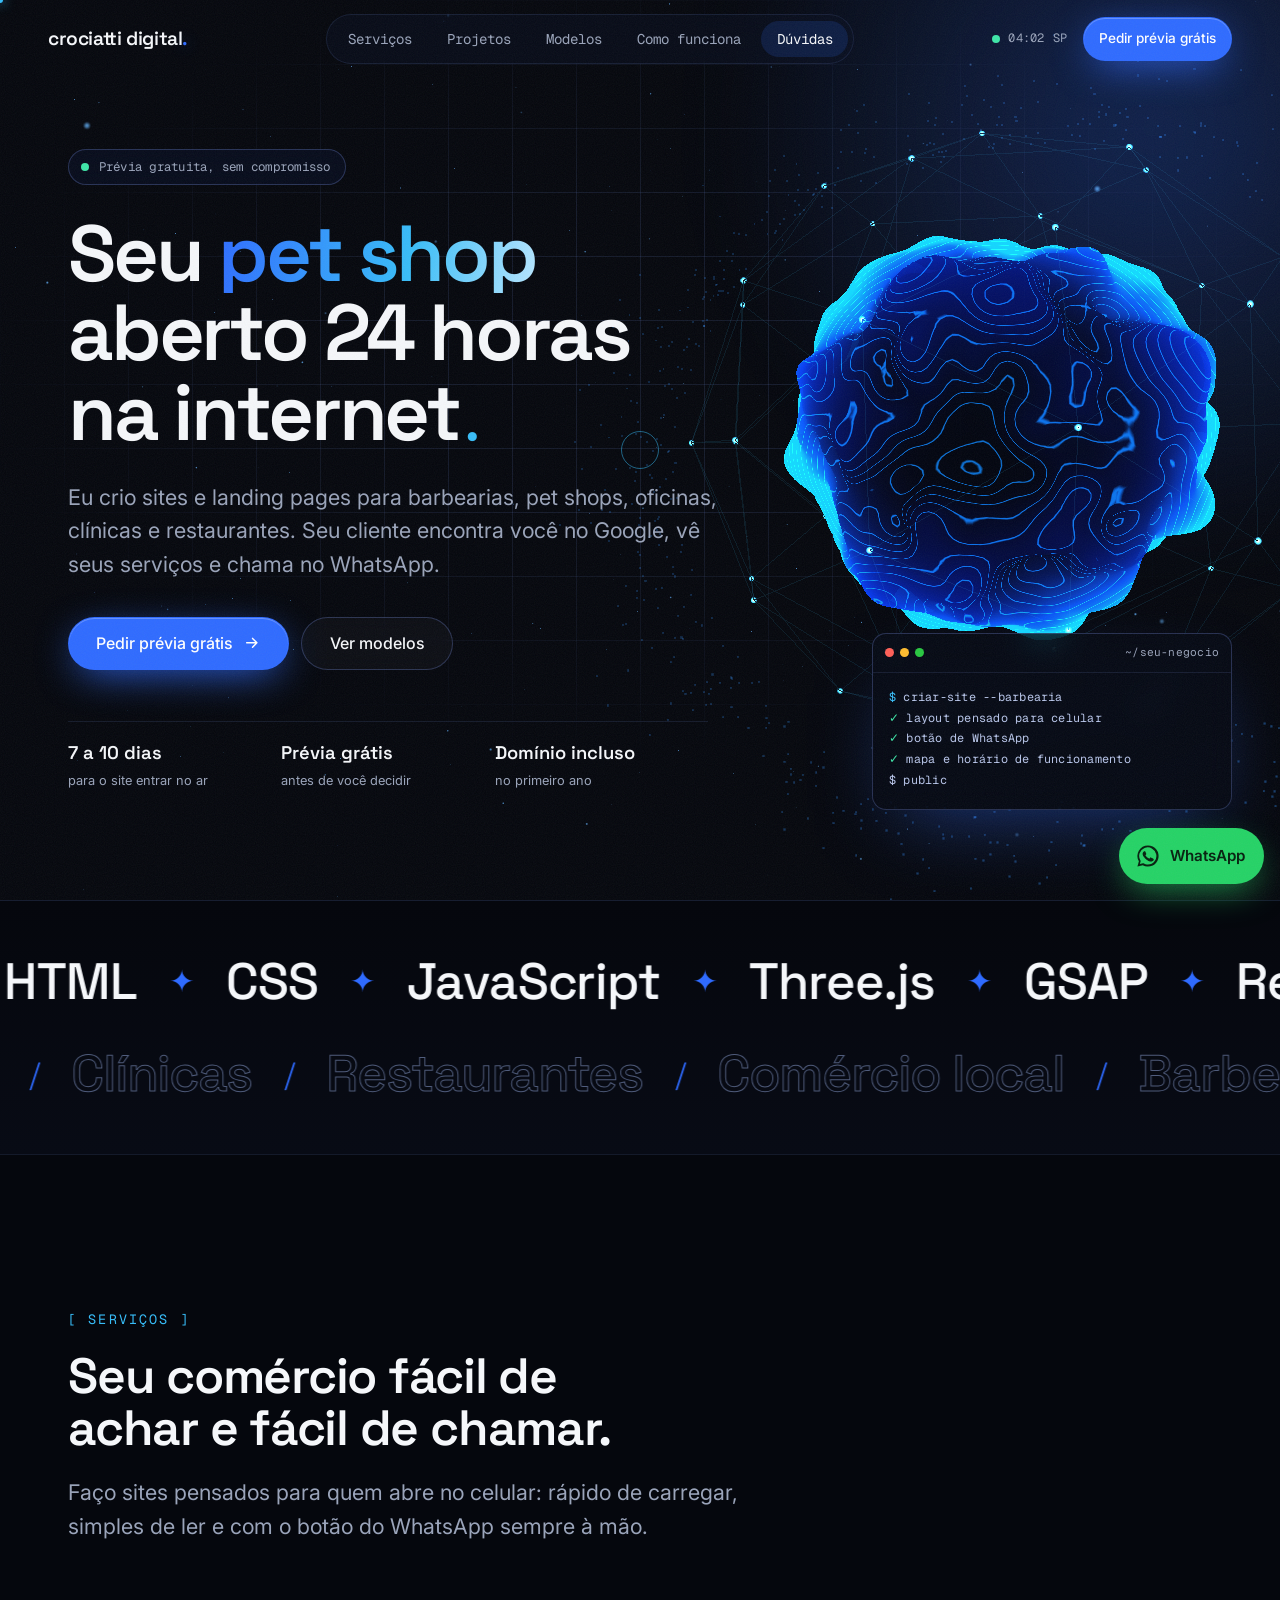
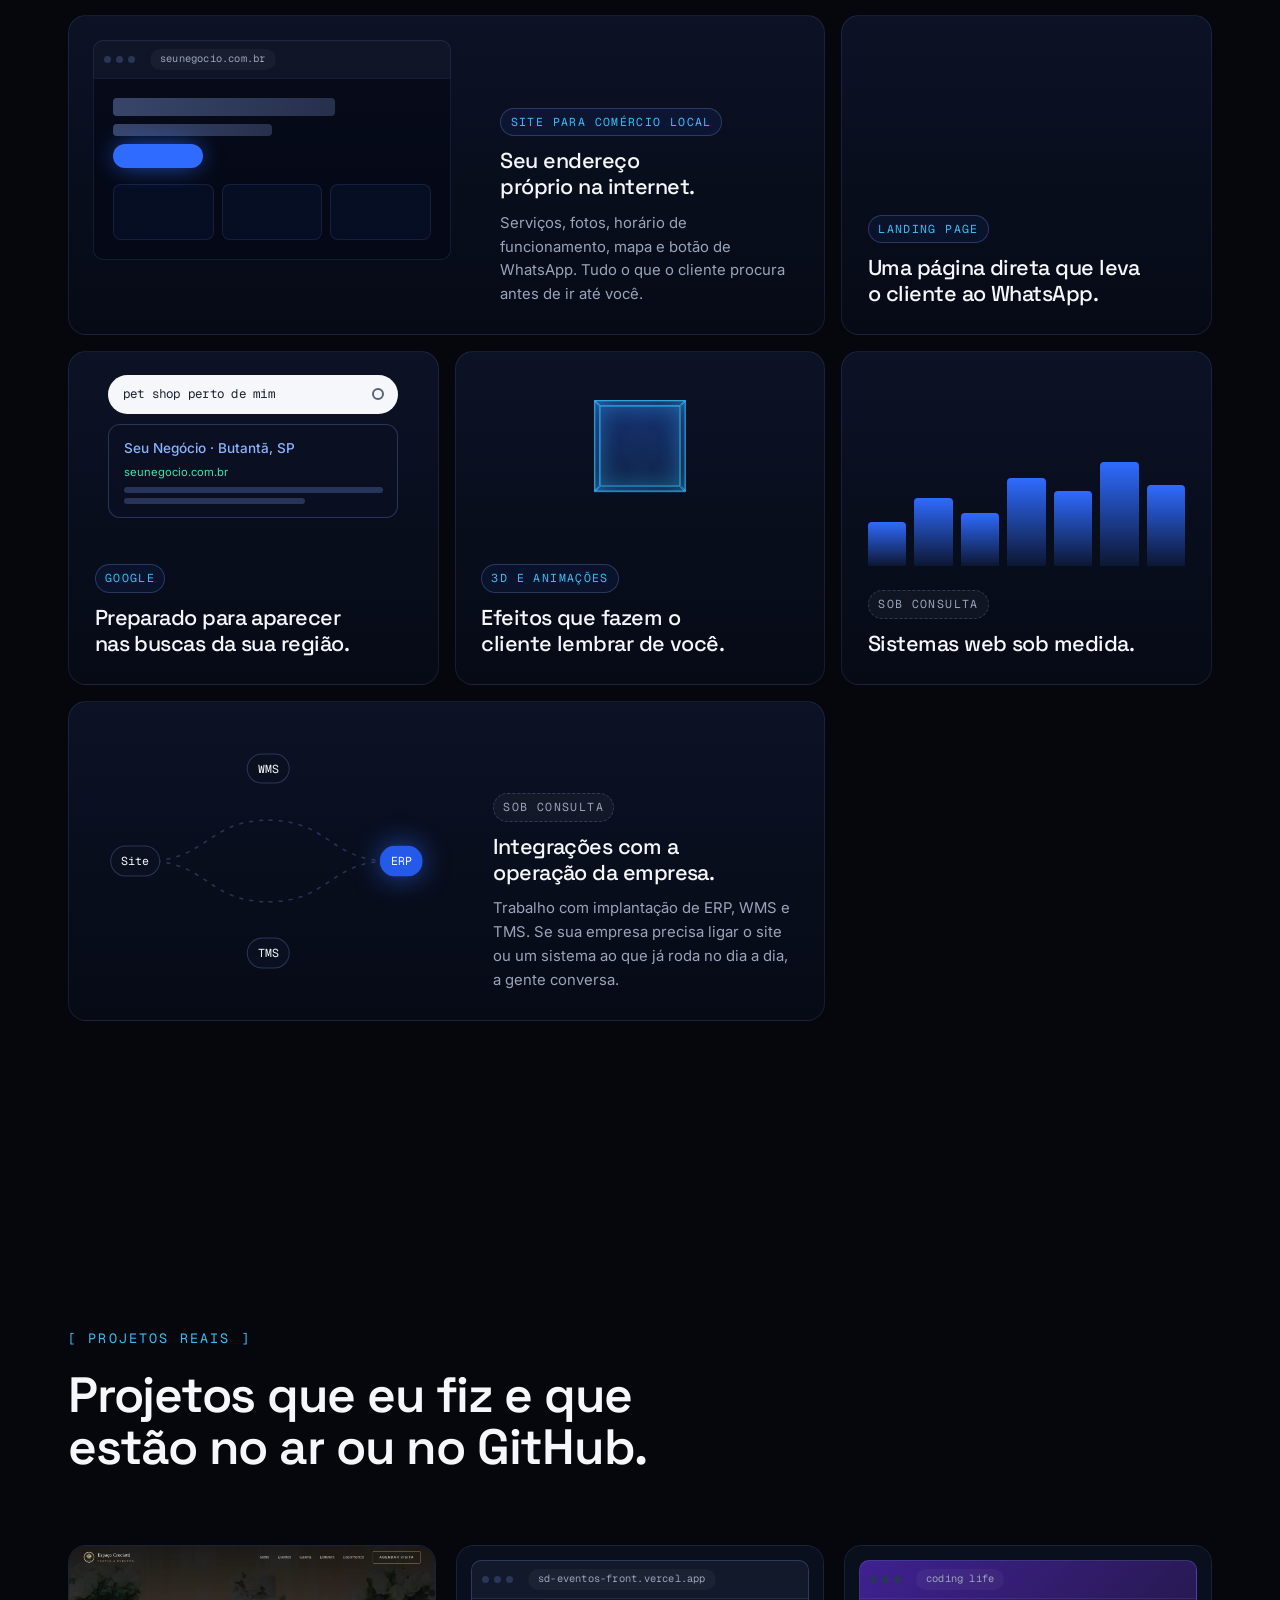
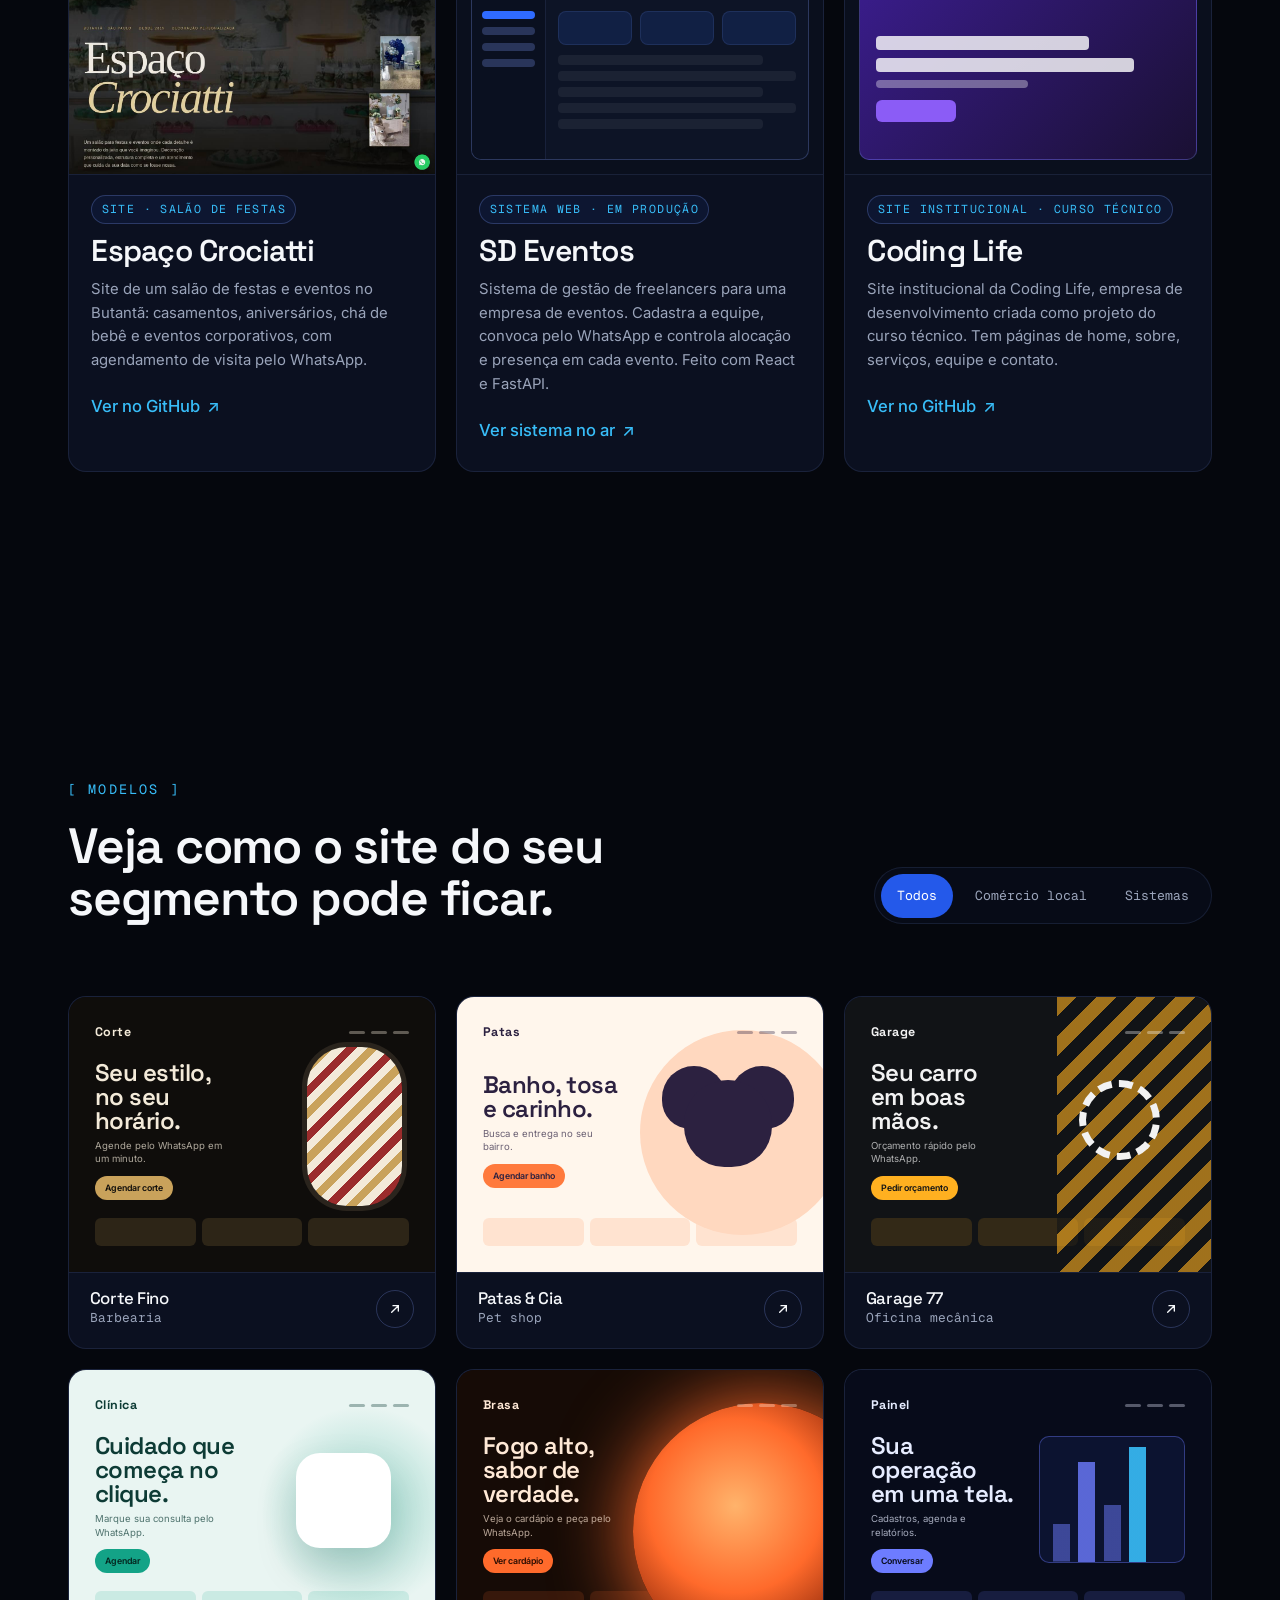
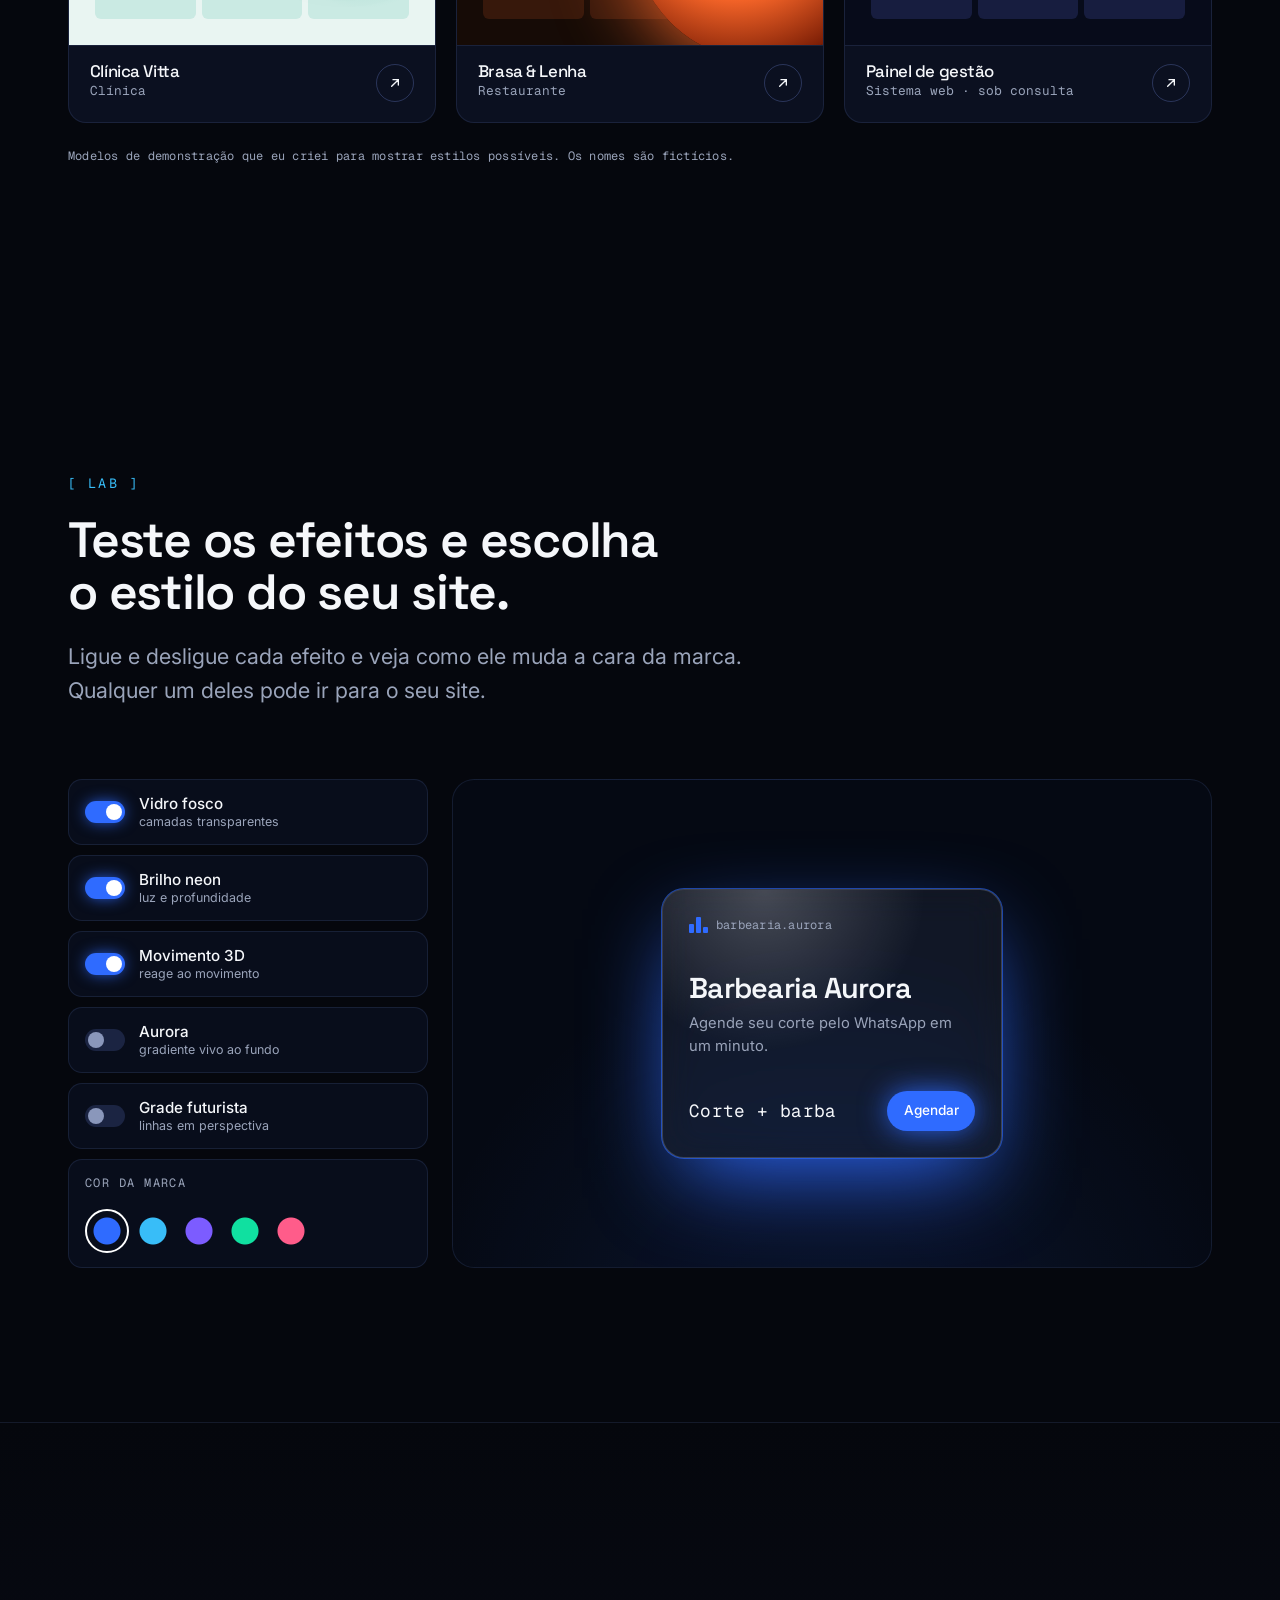
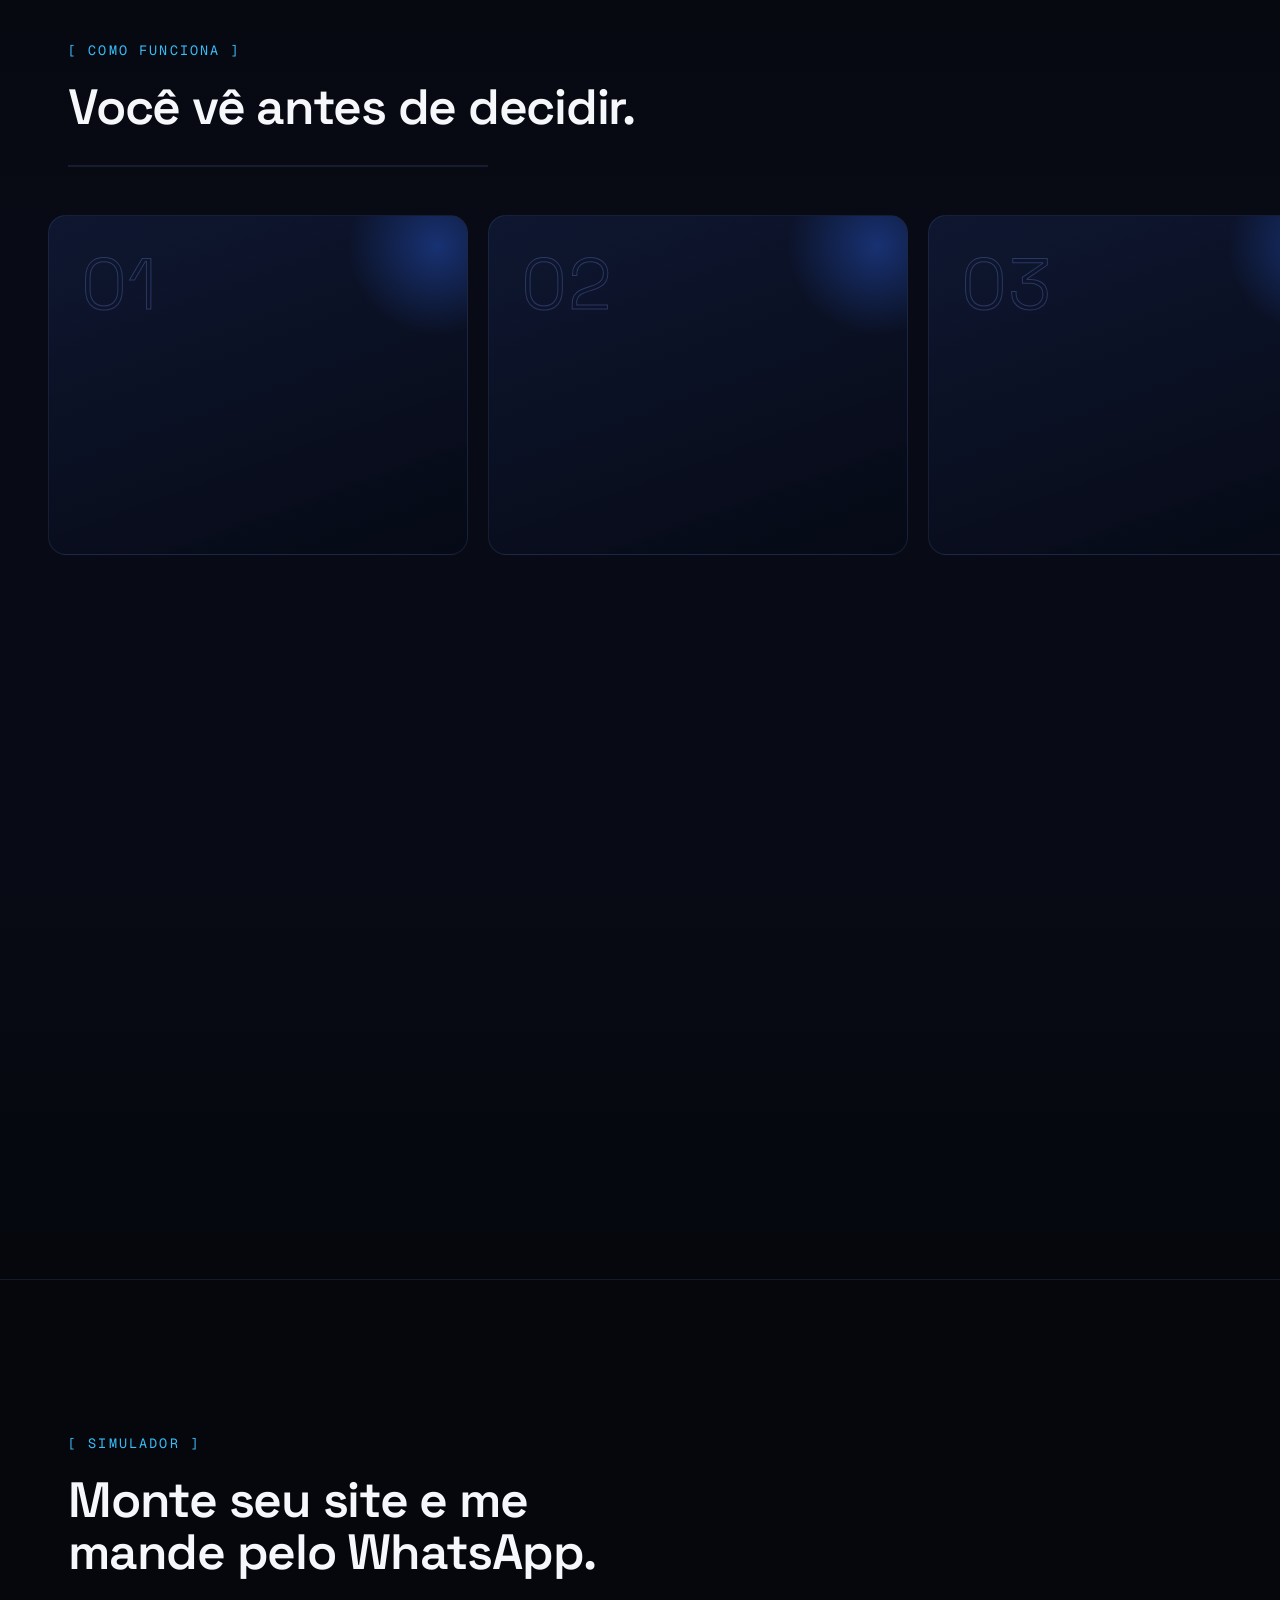
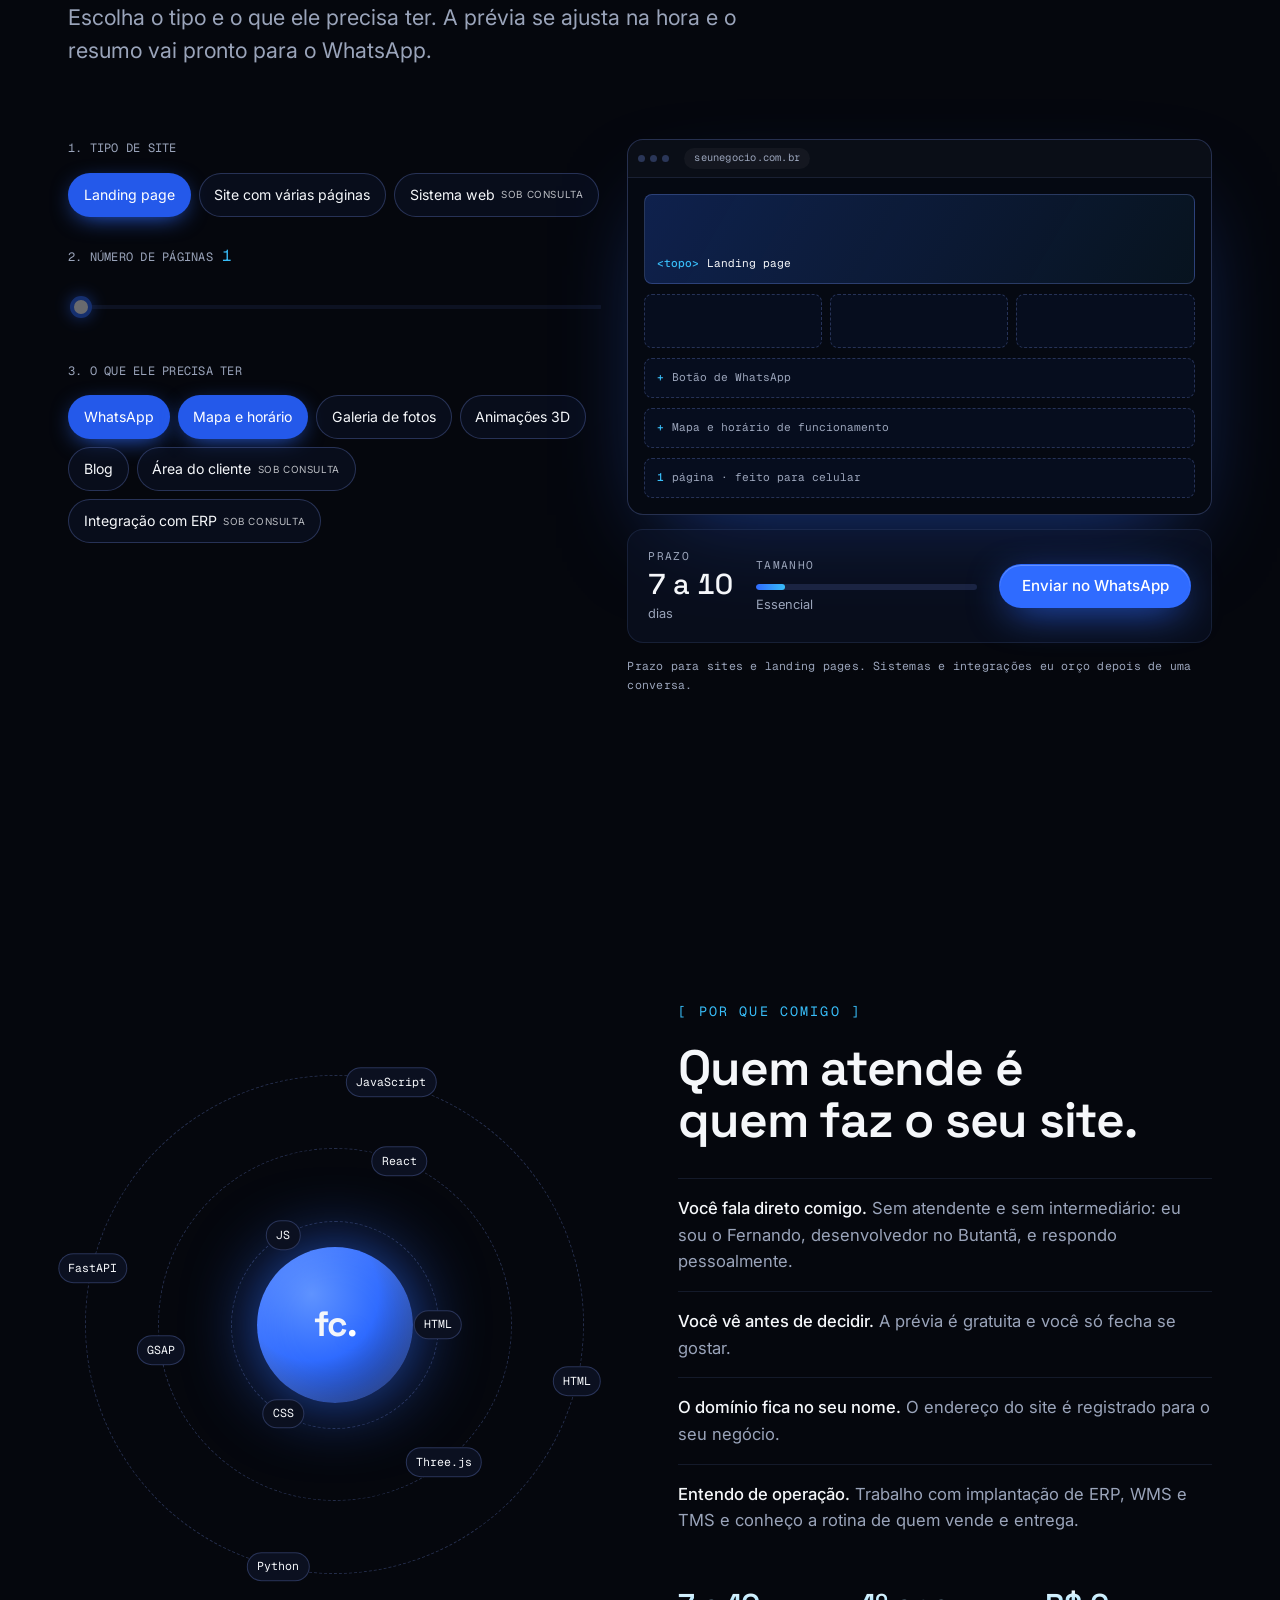
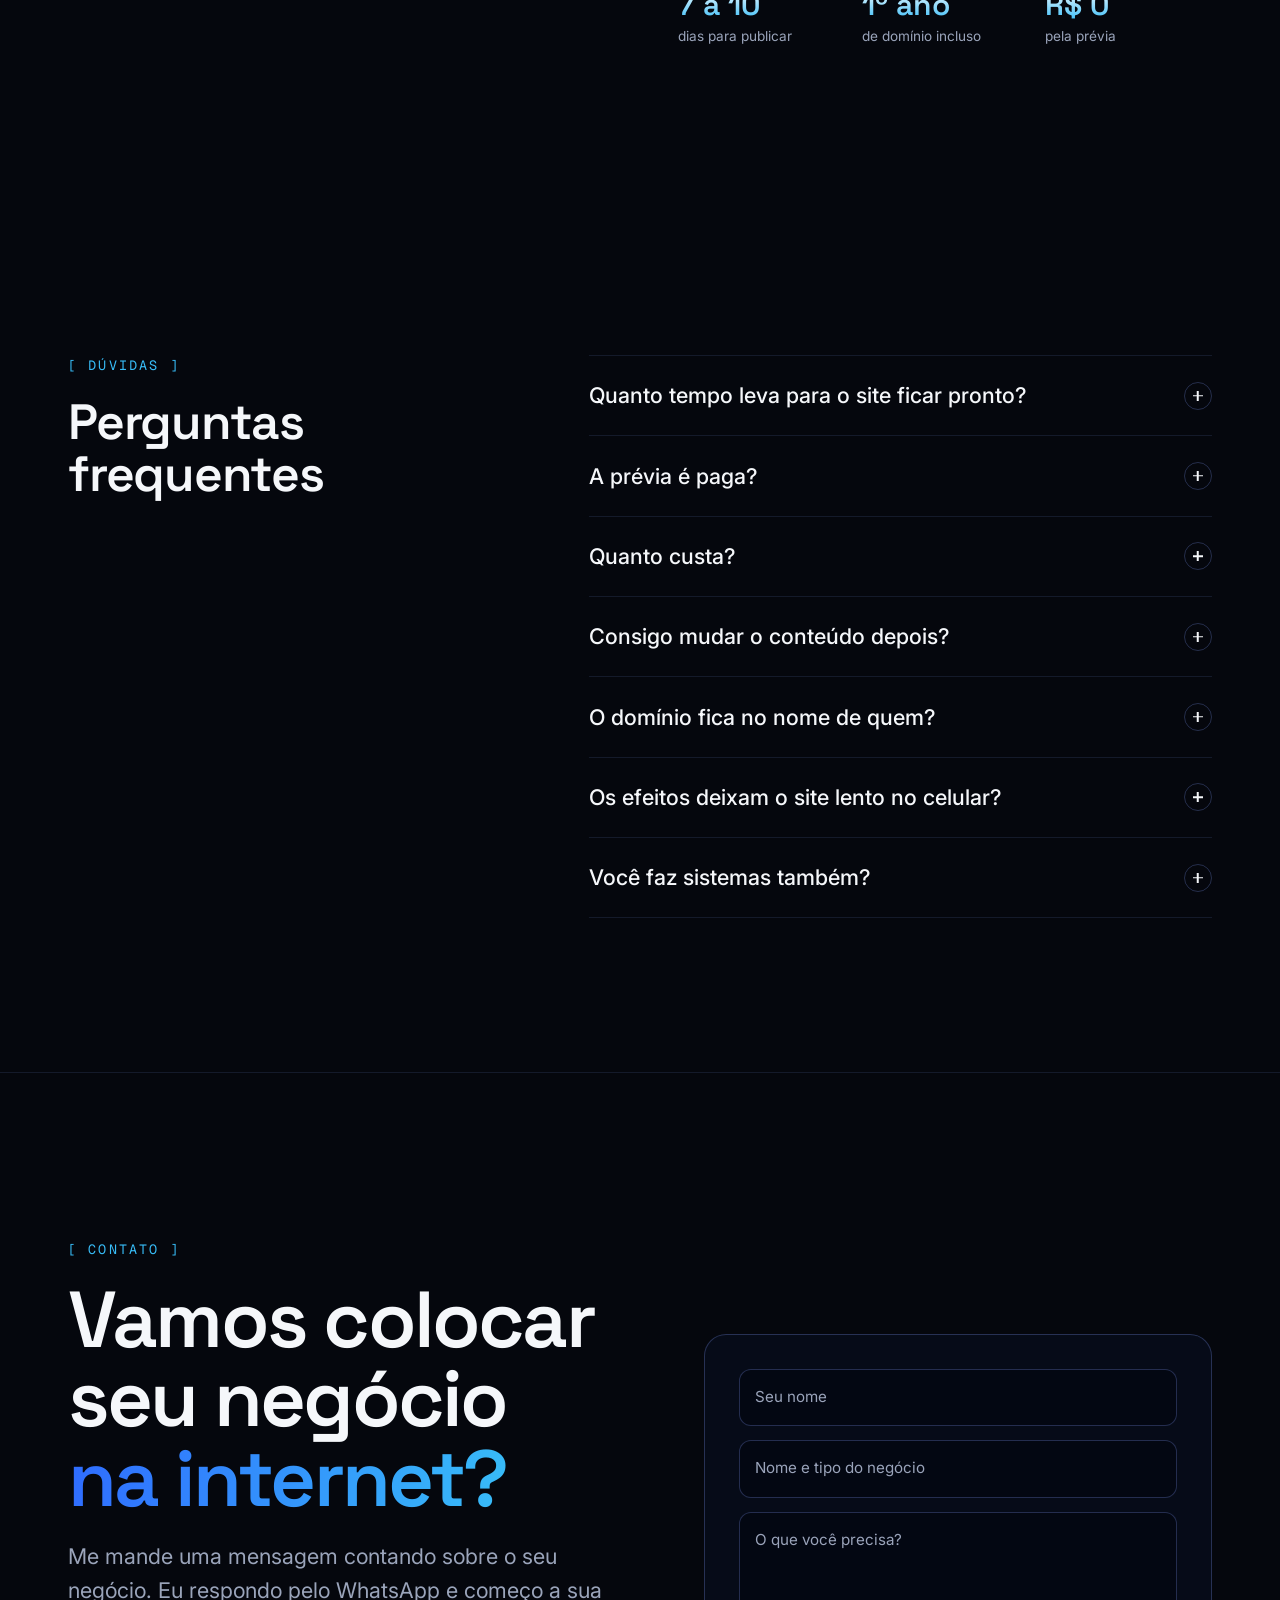
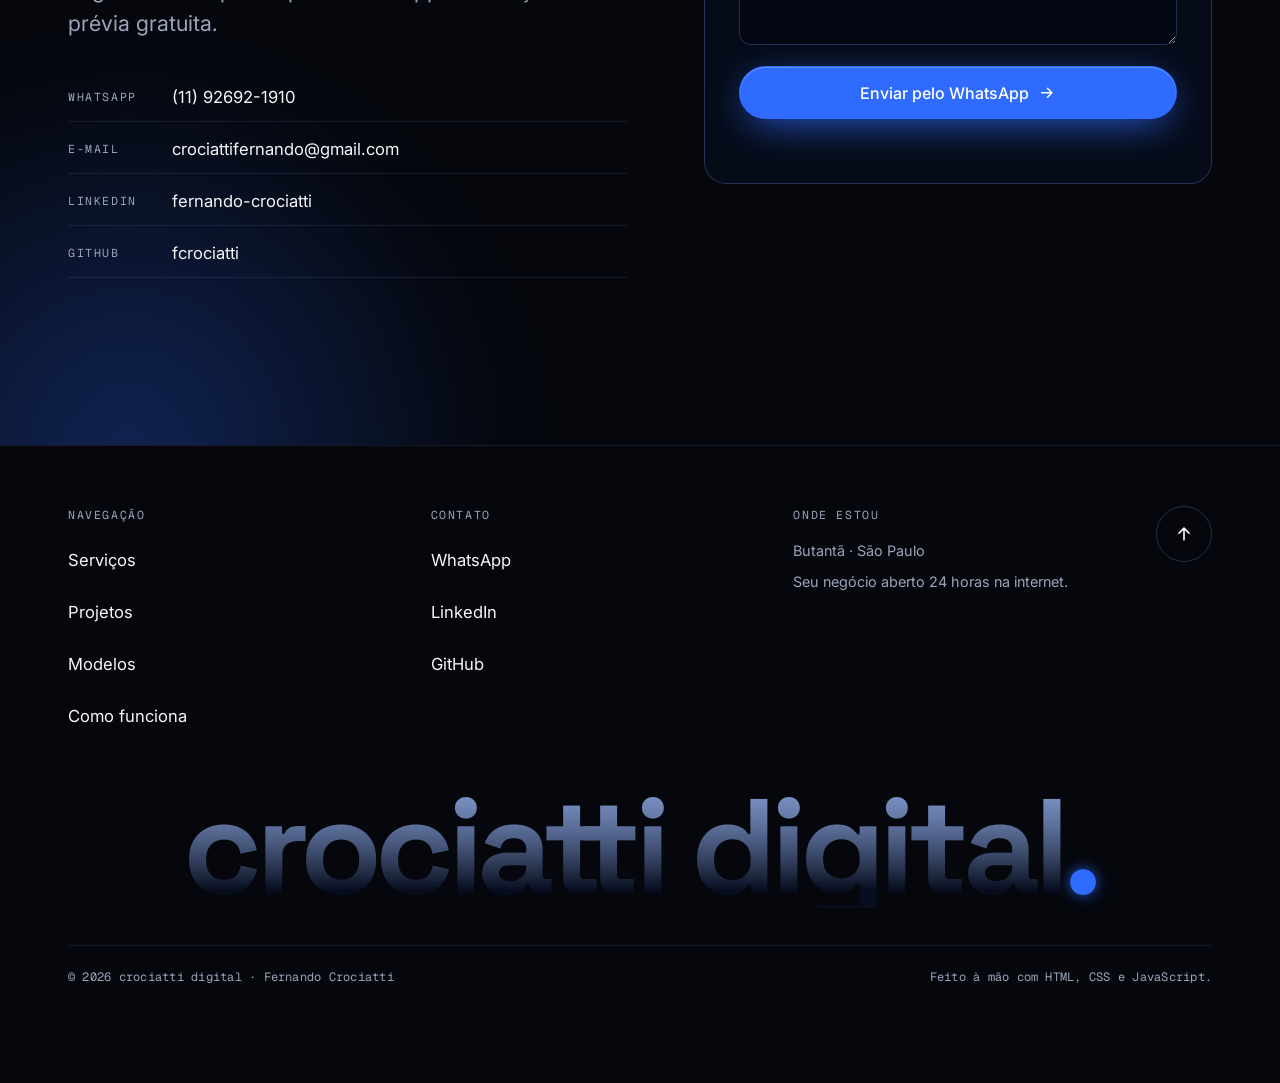
==== commit 21575396: "content: descrição do projeto Coding Life Co-Authored-By: Claude Opus 5.5 <noreply@anthropic.com> Cl" ====
--- a/site/index.html
+++ b/site/index.html
@@ -301,9 +301,9 @@
           </div>
         </a>
         <div class="project__info">
-          <span class="tag mono">Site institucional</span>
+          <span class="tag mono">Site institucional · curso técnico</span>
           <h3>Coding Life</h3>
-          <p>Site institucional com páginas de home, sobre, serviços, equipe e contato. <mark class="fill">[PREENCHER: contexto do projeto, por exemplo se foi feito em equipe ou na faculdade]</mark></p>
+          <p>Site institucional da Coding Life, empresa de desenvolvimento criada como projeto do curso técnico. Tem páginas de home, sobre, serviços, equipe e contato.</p>
           <a class="link-arrow" href="https://github.com/fcrociatti/codinglife" target="_blank" rel="noopener">Ver no GitHub <span aria-hidden="true">↗</span></a>
         </div>
       </article>
